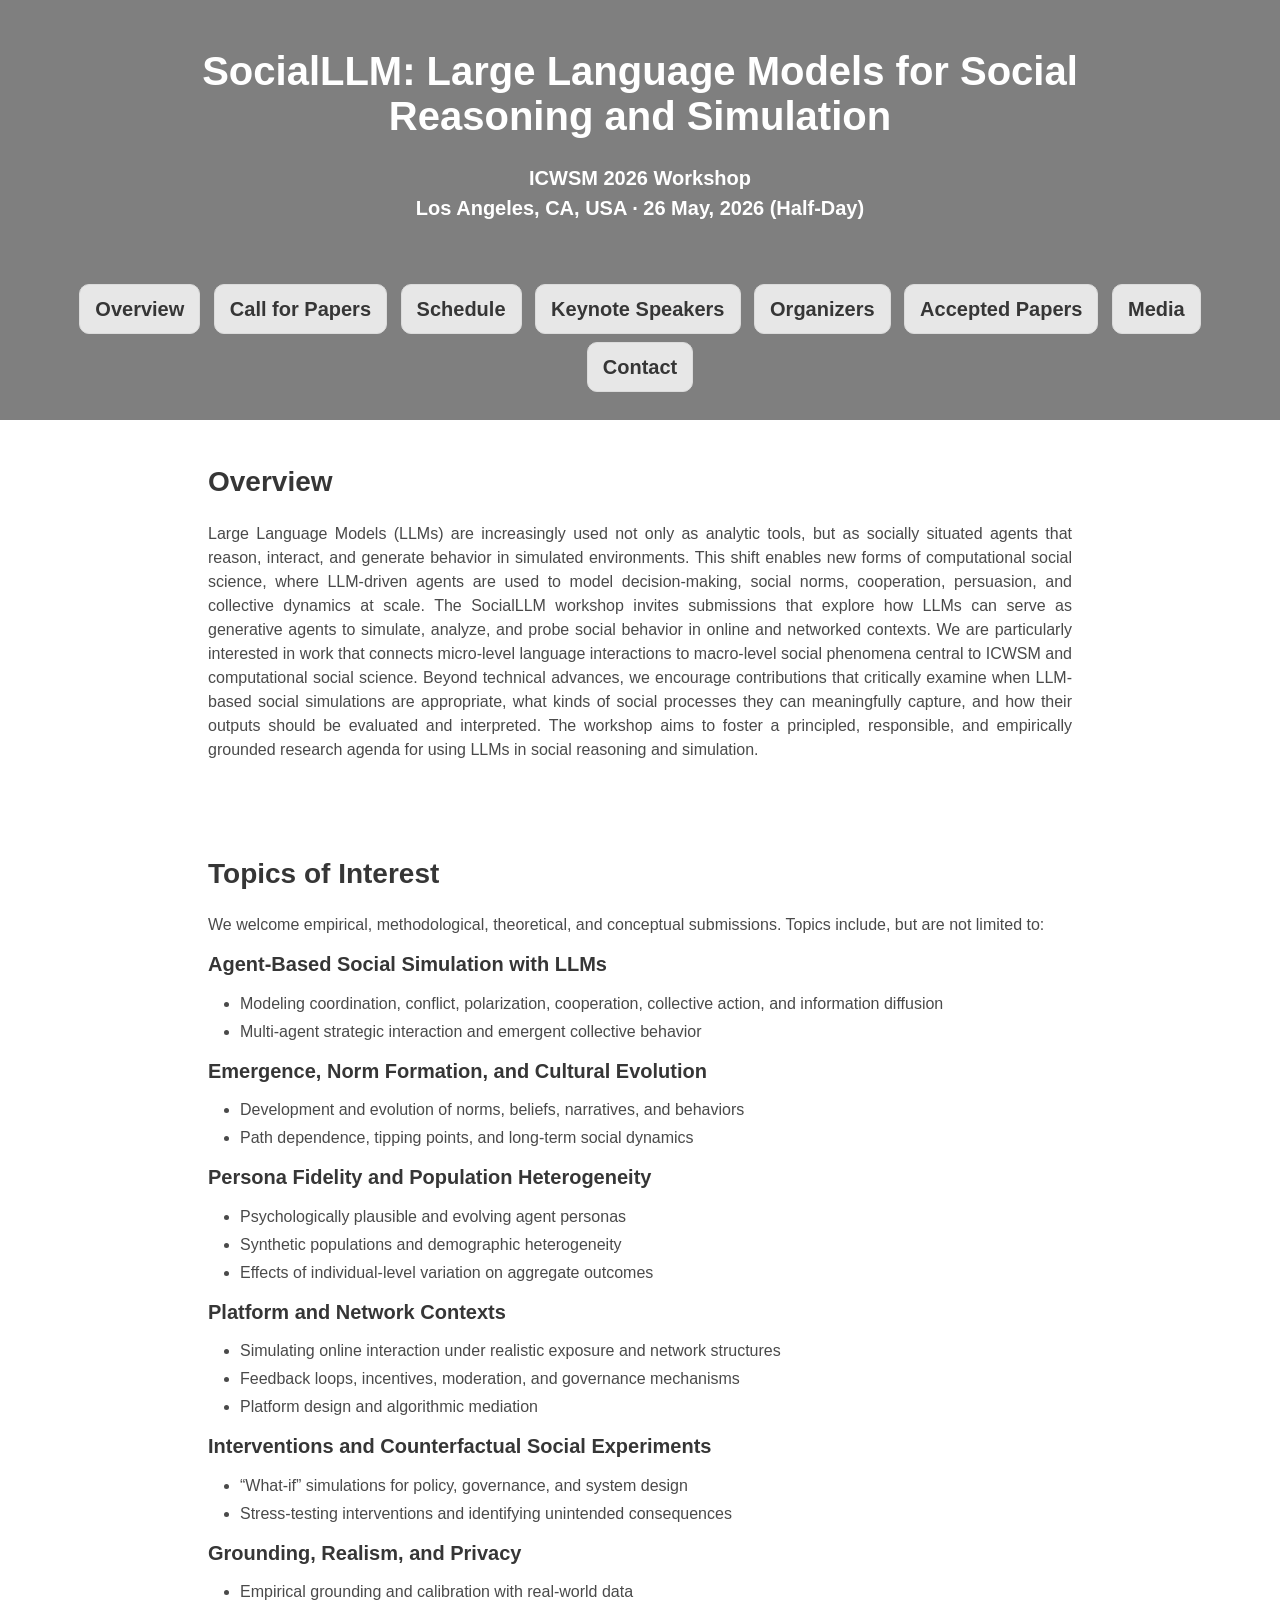
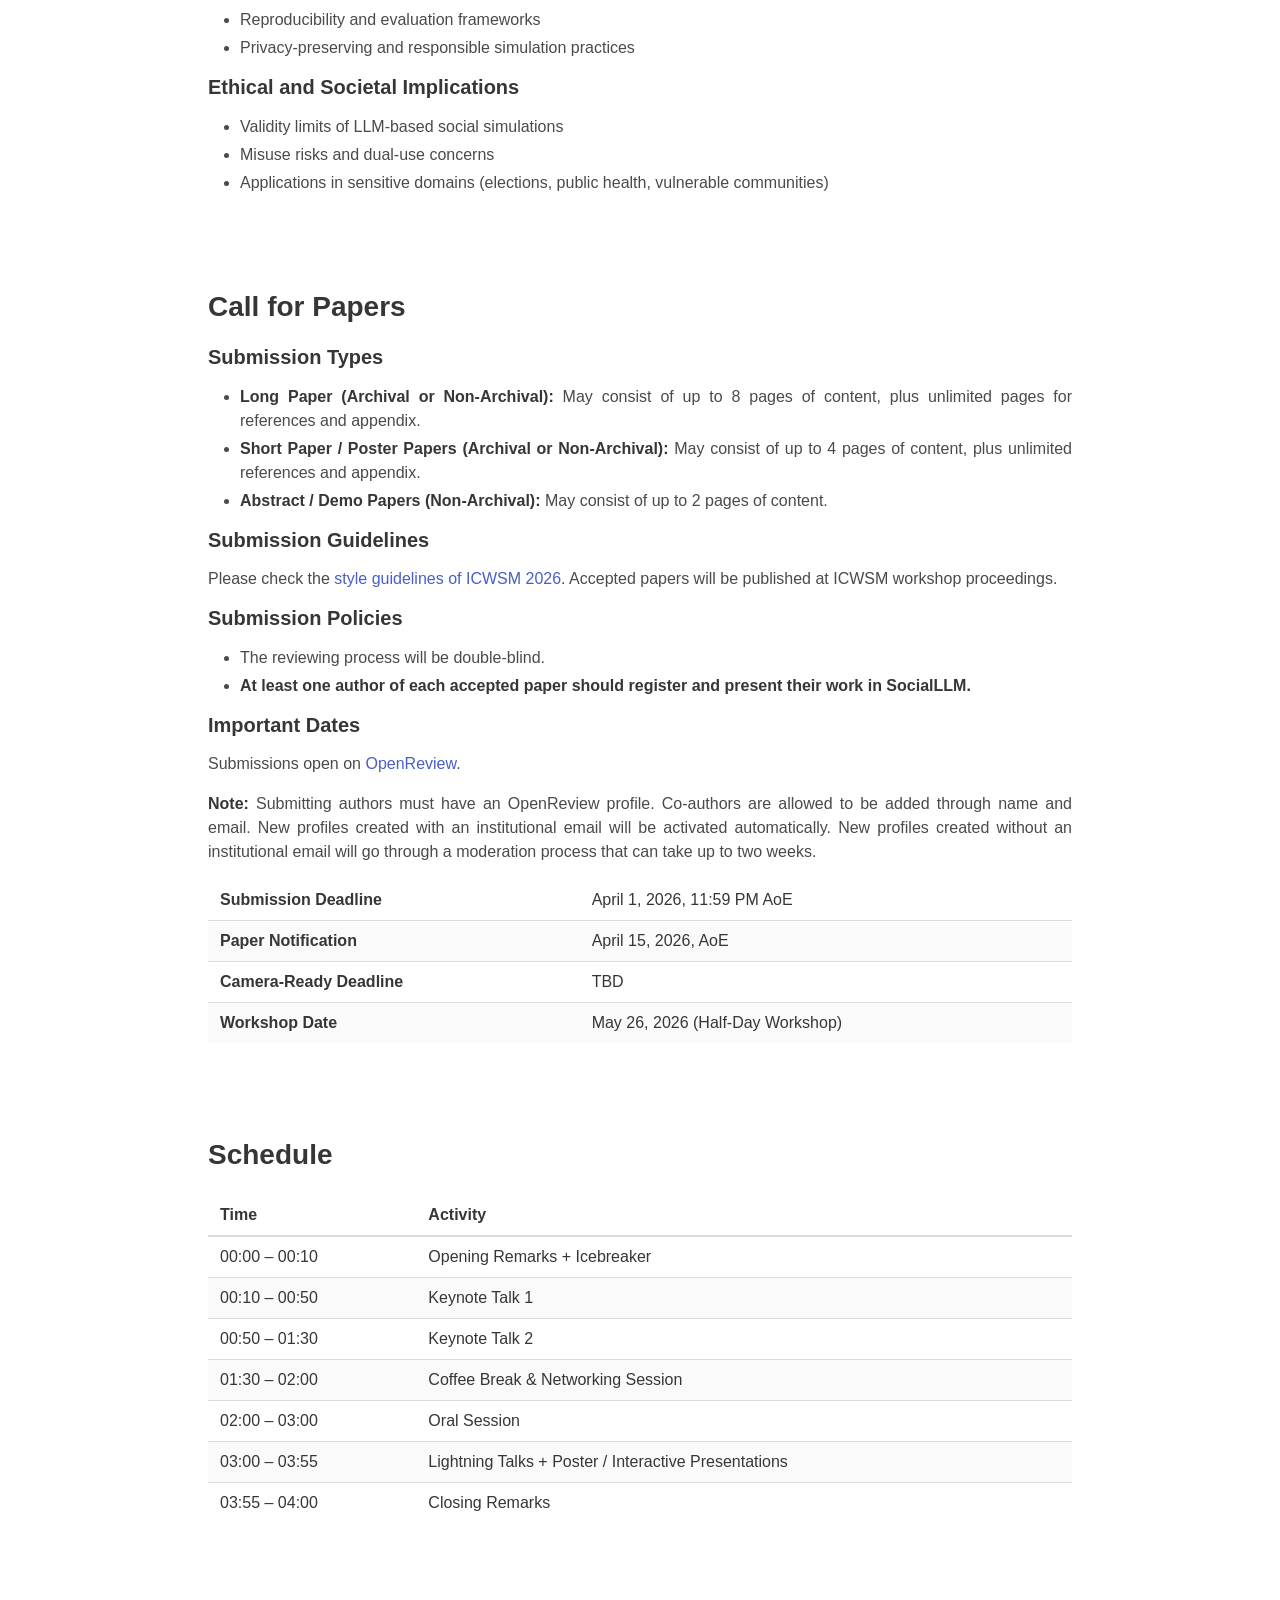
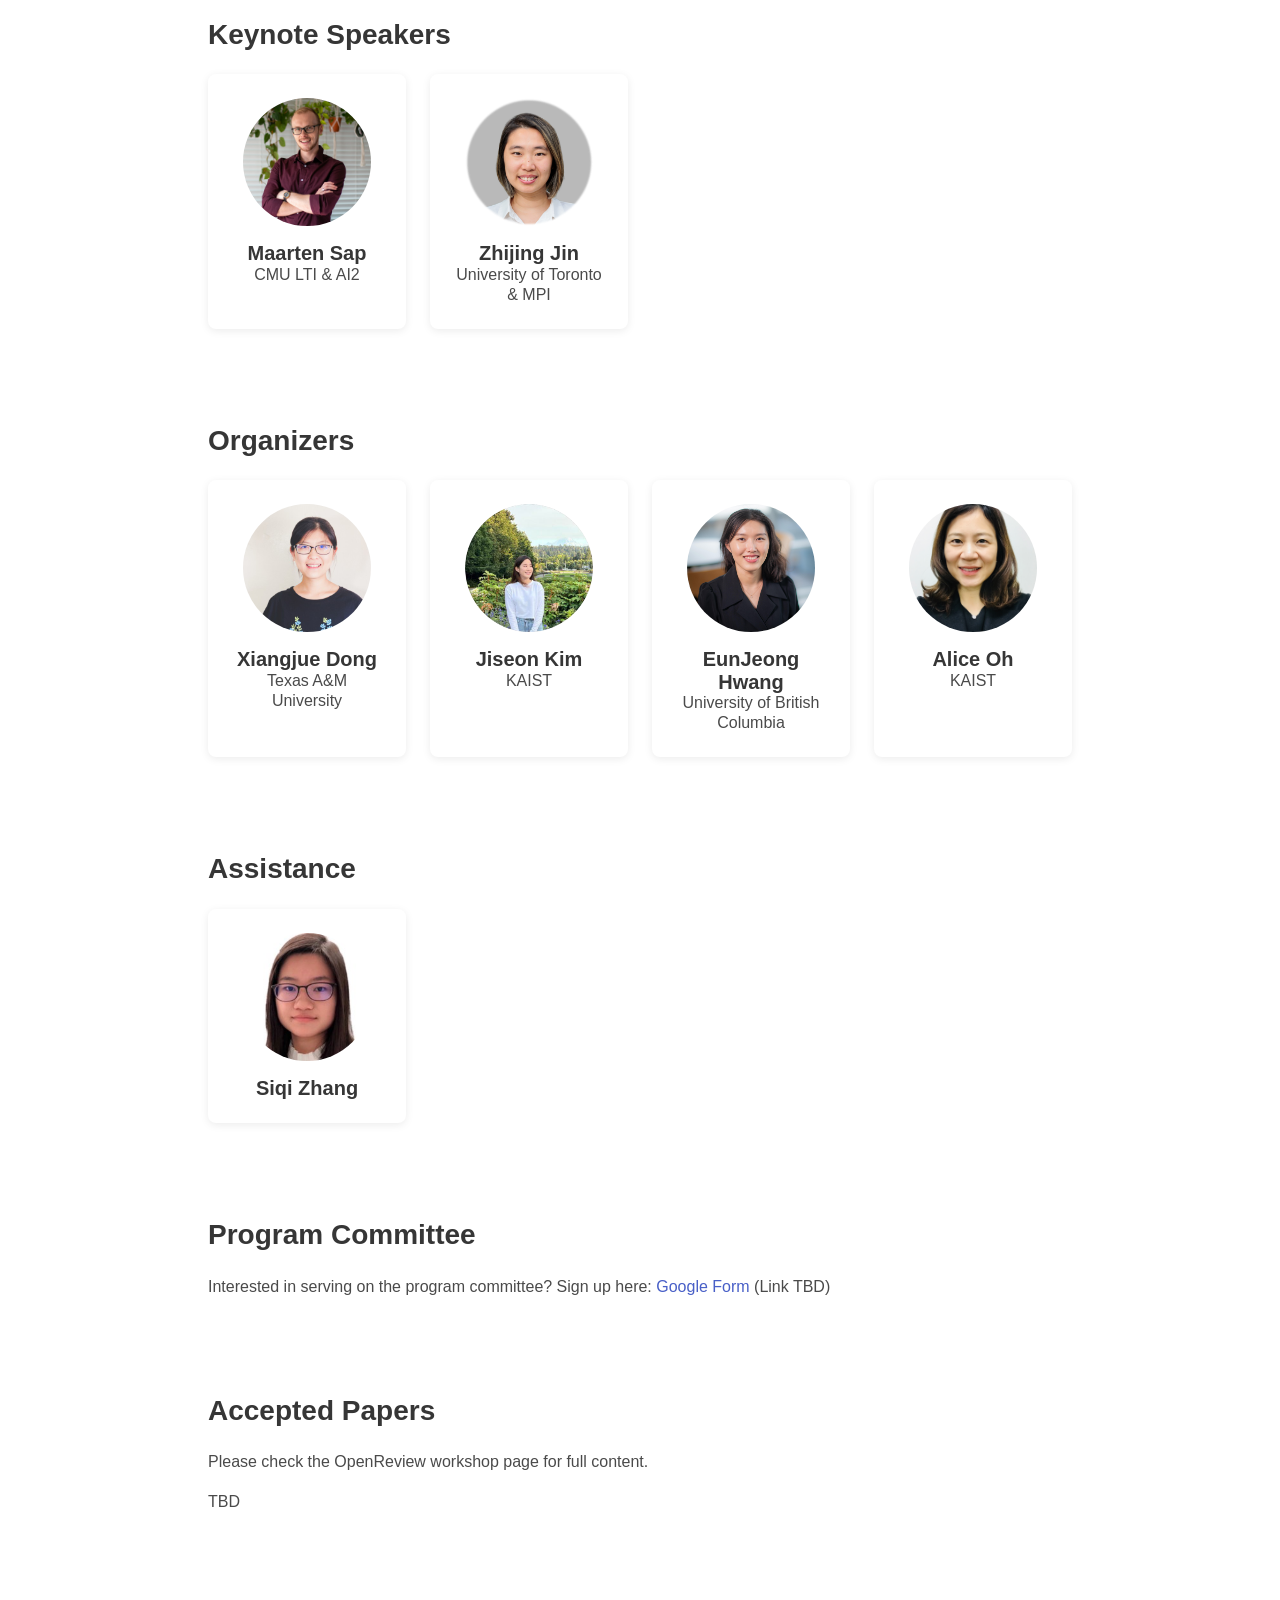
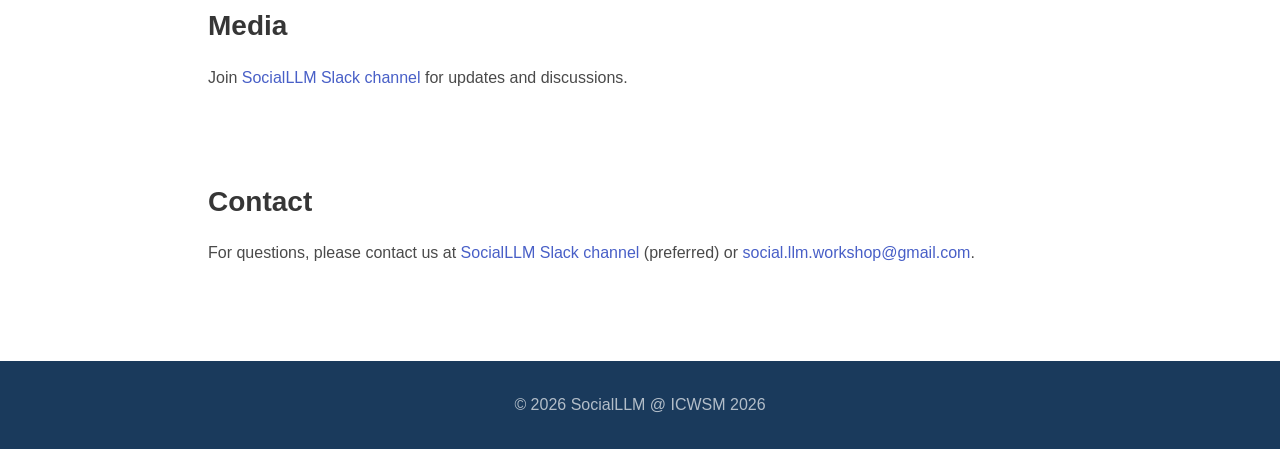
==== index.html @ af55b7a3 "Add LA background image" ====
<!DOCTYPE html>
<html lang="en">
  <head>
    <meta charset="UTF-8" />
    <meta name="viewport" content="width=device-width, initial-scale=1" />
    <meta name="description" content="SocialLLM Workshop @ ICWSM 2026" />
    <meta name="keywords" content="LLM, Social Simulation, Computational Social Science, ICWSM" />
    <title>SocialLLM @ ICWSM 2026</title>

    <link rel="stylesheet" href="./data/bulma.min.css" />
    <link rel="stylesheet" href="./style.css" />
  </head>

  <body>
    <!-- Hero -->
    <section class="hero page-header1">
      <div class="overlay"></div>
      <div class="hero-body hero-content">
        <div class="hero-spacer" style="flex: 1.5;"></div>
        <div class="container is-max-desktop">
          <div class="columns is-centered">
            <div class="column has-text-centered">
              <h1 class="title is-2 publication-title" style="color: white">
                SocialLLM: Large Language Models for Social Reasoning and Simulation
              </h1>
              <h1 class="is-size-5" style="color: white">
                <b>ICWSM 2026 Workshop</b>
              </h1>
              <h1 class="is-size-5" style="color: white">
                <b>Los Angeles, CA, USA &middot; 26 May, 2026 (Half-Day)</b>
              </h1>
              <br />
            </div>
          </div>
        </div>
        <div class="hero-spacer"></div>

        <h2 class="subtitle has-text-centered">
          <a href="#overview" class="button rcorners1"><strong>Overview</strong></a>
          <a href="#cfp" class="button rcorners1"><strong>Call for Papers</strong></a>
          <a href="#schedule" class="button rcorners1"><strong>Schedule</strong></a>
          <a href="#speakers" class="button rcorners1"><strong>Keynote Speakers</strong></a>
          <a href="#organizers" class="button rcorners1"><strong>Organizers</strong></a>
          <a href="#accepted-papers" class="button rcorners1"><strong>Accepted Papers</strong></a>
          <a href="#media" class="button rcorners1"><strong>Media</strong></a>
          <a href="#contact" class="button rcorners1"><strong>Contact</strong></a>
        </h2>
      </div>
    </section>

    <!-- Overview -->
    <section class="section" id="overview" style="margin-top: -50px">
      <div class="container is-max-desktop">
        <section class="section">
          <div class="container is-max-desktop content">
            <h2 class="title">Overview</h2>
            <div class="content has-text-justified">
              <p>
                Large Language Models (LLMs) are increasingly used not only as analytic tools, but as socially situated agents that reason, interact, and generate behavior in simulated environments. This shift enables new forms of computational social science, where LLM-driven agents are used to model decision-making, social norms, cooperation, persuasion, and collective dynamics at scale. The SocialLLM workshop invites submissions that explore how LLMs can serve as generative agents to simulate, analyze, and probe social behavior in online and networked contexts. We are particularly interested in work that connects micro-level language interactions to macro-level social phenomena central to ICWSM and computational social science. Beyond technical advances, we encourage contributions that critically examine when LLM-based social simulations are appropriate, what kinds of social processes they can meaningfully capture, and how their outputs should be evaluated and interpreted. The workshop aims to foster a principled, responsible, and empirically grounded research agenda for using LLMs in social reasoning and simulation.
              </p>
            </div>
          </div>
        </section>

        <!-- Topics of Interest -->
        <section class="section" id="topics">
          <div class="container is-max-desktop content">
            <h2 class="title">Topics of Interest</h2>
            <div class="content has-text-justified">
              <p>We welcome empirical, methodological, theoretical, and conceptual submissions. Topics include, but are not limited to:</p>

              <h4>Agent-Based Social Simulation with LLMs</h4>
              <ul>
                <li>Modeling coordination, conflict, polarization, cooperation, collective action, and information diffusion</li>
                <li>Multi-agent strategic interaction and emergent collective behavior</li>
              </ul>

              <h4>Emergence, Norm Formation, and Cultural Evolution</h4>
              <ul>
                <li>Development and evolution of norms, beliefs, narratives, and behaviors</li>
                <li>Path dependence, tipping points, and long-term social dynamics</li>
              </ul>

              <h4>Persona Fidelity and Population Heterogeneity</h4>
              <ul>
                <li>Psychologically plausible and evolving agent personas</li>
                <li>Synthetic populations and demographic heterogeneity</li>
                <li>Effects of individual-level variation on aggregate outcomes</li>
              </ul>

              <h4>Platform and Network Contexts</h4>
              <ul>
                <li>Simulating online interaction under realistic exposure and network structures</li>
                <li>Feedback loops, incentives, moderation, and governance mechanisms</li>
                <li>Platform design and algorithmic mediation</li>
              </ul>

              <h4>Interventions and Counterfactual Social Experiments</h4>
              <ul>
                <li>&ldquo;What-if&rdquo; simulations for policy, governance, and system design</li>
                <li>Stress-testing interventions and identifying unintended consequences</li>
              </ul>

              <h4>Grounding, Realism, and Privacy</h4>
              <ul>
                <li>Empirical grounding and calibration with real-world data</li>
                <li>Reproducibility and evaluation frameworks</li>
                <li>Privacy-preserving and responsible simulation practices</li>
              </ul>

              <h4>Ethical and Societal Implications</h4>
              <ul>
                <li>Validity limits of LLM-based social simulations</li>
                <li>Misuse risks and dual-use concerns</li>
                <li>Applications in sensitive domains (elections, public health, vulnerable communities)</li>
              </ul>
            </div>
          </div>
        </section>

        <!-- Call for Papers -->
        <section class="section" id="cfp">
          <div class="container is-max-desktop content">
            <h2 class="title">Call for Papers</h2>
            <div class="content has-text-justified">
              <h4>Submission Types</h4>
              <ul>
                <li><strong>Long Paper (Archival or Non-Archival):</strong> May consist of up to 8 pages of content, plus unlimited pages for references and appendix.</li>
                <li><strong>Short Paper / Poster Papers (Archival or Non-Archival):</strong> May consist of up to 4 pages of content, plus unlimited references and appendix.</li>
                <li><strong>Abstract / Demo Papers (Non-Archival):</strong> May consist of up to 2 pages of content.</li>
              </ul>

              <h4>Submission Guidelines</h4>
              <p>Please check the
                <a href="https://www.icwsm.org/2026/">style guidelines of ICWSM 2026</a>.
                Accepted papers will be published at ICWSM workshop proceedings.
              </p>

              <h4>Submission Policies</h4>
              <ul>
                <li>The reviewing process will be double-blind.</li>
                <li><strong>At least one author of each accepted paper should register and present their work in SocialLLM.</strong></li>
              </ul>

              <h4>Important Dates</h4>
              <p>
                Submissions open on <a href="#">OpenReview</a>.
              </p>
              <p>
                <strong>Note:</strong> Submitting authors must have an OpenReview profile. Co-authors are allowed to be added through name and email.
                New profiles created with an institutional email will be activated automatically.
                New profiles created without an institutional email will go through a moderation process that can take up to two weeks.
              </p>
              <table class="table is-striped is-fullwidth">
                <tbody>
                  <tr>
                    <td><strong>Submission Deadline</strong></td>
                    <td>April 1, 2026, 11:59 PM AoE</td>
                  </tr>
                  <tr>
                    <td><strong>Paper Notification</strong></td>
                    <td>April 15, 2026, AoE</td>
                  </tr>
                  <tr>
                    <td><strong>Camera-Ready Deadline</strong></td>
                    <td>TBD</td>
                  </tr>
                  <tr>
                    <td><strong>Workshop Date</strong></td>
                    <td>May 26, 2026 (Half-Day Workshop)</td>
                  </tr>
                </tbody>
              </table>
            </div>
          </div>
        </section>

        <!-- Schedule -->
        <section class="section" id="schedule">
          <div class="container is-max-desktop content">
            <h2 class="title">Schedule</h2>
            <div class="content">
              <table class="table is-striped is-fullwidth">
                <thead>
                  <tr>
                    <th>Time</th>
                    <th>Activity</th>
                  </tr>
                </thead>
                <tbody>
                  <tr>
                    <td>00:00 &ndash; 00:10</td>
                    <td>Opening Remarks + Icebreaker</td>
                  </tr>
                  <tr>
                    <td>00:10 &ndash; 00:50</td>
                    <td>Keynote Talk 1</td>
                  </tr>
                  <tr>
                    <td>00:50 &ndash; 01:30</td>
                    <td>Keynote Talk 2</td>
                  </tr>
                  <tr>
                    <td>01:30 &ndash; 02:00</td>
                    <td>Coffee Break &amp; Networking Session</td>
                  </tr>
                  <tr>
                    <td>02:00 &ndash; 03:00</td>
                    <td>Oral Session</td>
                  </tr>
                  <tr>
                    <td>03:00 &ndash; 03:55</td>
                    <td>Lightning Talks + Poster / Interactive Presentations</td>
                  </tr>
                  <tr>
                    <td>03:55 &ndash; 04:00</td>
                    <td>Closing Remarks</td>
                  </tr>
                </tbody>
              </table>
            </div>
          </div>
        </section>

        <!-- Keynote Speakers -->
        <section class="section" id="speakers">
          <div class="container is-max-desktop content">
            <h2 class="title">Keynote Speakers</h2>
            <div class="content">
              <div class="columns is-multiline">

                <div class="column is-3">
                  <div class="card">
                    <div class="card-content has-text-centered">
                      <figure class="image is-128x128 mb-4 mx-auto">
                        <a href="https://maartensap.com">
                          <img class="is-rounded" src="data/images/people/maarten_sap.jpg" alt="Maarten Sap" />
                        </a>
                      </figure>
                      <p class="title is-5">
                        <a href="https://maartensap.com" style="color: inherit">Maarten Sap</a>
                      </p>
                      <p class="subtitle is-6">CMU LTI &amp; AI2</p>
                    </div>
                  </div>
                </div>

                <div class="column is-3">
                  <div class="card">
                    <div class="card-content has-text-centered">
                      <figure class="image is-128x128 mb-4 mx-auto">
                        <a href="https://zhijing-jin.com">
                          <img class="is-rounded" src="data/images/people/zhijing_jin.png" alt="Zhijing Jin" />
                        </a>
                      </figure>
                      <p class="title is-5">
                        <a href="https://zhijing-jin.com" style="color: inherit">Zhijing Jin</a>
                      </p>
                      <p class="subtitle is-6">University of Toronto &amp; MPI</p>
                    </div>
                  </div>
                </div>

              </div>
            </div>
          </div>
        </section>

        <!-- Organizers -->
        <section class="section" id="organizers">
          <div class="container is-max-desktop content">
            <h2 class="title">Organizers</h2>
            <div class="content">
              <div class="columns is-multiline">

                <div class="column is-3">
                  <div class="card">
                    <div class="card-content has-text-centered">
                      <figure class="image is-128x128 mb-4 mx-auto">
                        <a href="https://dongxiangjue.github.io/">
                          <img class="is-rounded" src="data/images/people/xiangjue.jpeg" alt="Xiangjue Dong" />
                        </a>
                      </figure>
                      <p class="title is-5">
                        <a href="https://dongxiangjue.github.io/" style="color: inherit">Xiangjue Dong</a>
                      </p>
                      <p class="subtitle is-6">Texas A&amp;M University</p>
                    </div>
                  </div>
                </div>

                <div class="column is-3">
                  <div class="card">
                    <div class="card-content has-text-centered">
                      <figure class="image is-128x128 mb-4 mx-auto">
                        <a href="https://hikoseon12.github.io/">
                          <img class="is-rounded" src="data/images/people/jiseon_kim.jpg" alt="Jiseon Kim" />
                        </a>
                      </figure>
                      <p class="title is-5">
                        <a href="https://hikoseon12.github.io/" style="color: inherit">Jiseon Kim</a>
                      </p>
                      <p class="subtitle is-6">KAIST</p>
                    </div>
                  </div>
                </div>

                <div class="column is-3">
                  <div class="card">
                    <div class="card-content has-text-centered">
                      <figure class="image is-128x128 mb-4 mx-auto">
                        <a href="https://eujhwang.github.io/">
                          <img class="is-rounded" src="data/images/people/eunjeong_hwang.jpg" alt="EunJeong Hwang" />
                        </a>
                      </figure>
                      <p class="title is-5">
                        <a href="https://eujhwang.github.io/" style="color: inherit">EunJeong Hwang</a>
                      </p>
                      <p class="subtitle is-6">University of British Columbia</p>
                    </div>
                  </div>
                </div>

                <div class="column is-3">
                  <div class="card">
                    <div class="card-content has-text-centered">
                      <figure class="image is-128x128 mb-4 mx-auto">
                        <a href="https://aliceoh9.github.io/">
                          <img class="is-rounded" src="data/images/people/alice_oh.jpg" alt="Alice Oh" />
                        </a>
                      </figure>
                      <p class="title is-5">
                        <a href="https://aliceoh9.github.io/" style="color: inherit">Alice Oh</a>
                      </p>
                      <p class="subtitle is-6">KAIST</p>
                    </div>
                  </div>
                </div>

              </div>
            </div>
          </div>
        </section>

        <!-- Assistance -->
        <section class="section" id="assistance">
          <div class="container is-max-desktop content">
            <h2 class="title">Assistance</h2>
            <div class="content">
              <div class="columns is-multiline">

                <div class="column is-3">
                  <div class="card">
                    <div class="card-content has-text-centered">
                      <figure class="image is-128x128 mb-4 mx-auto">
                        <a href="https://www.linkedin.com/in/siqizhang7/">
                          <img class="is-rounded" src="data/images/people/siqi.jpeg" alt="Siqi Zhang" />
                        </a>
                      </figure>
                      <p class="title is-5">
                        <a href="https://www.linkedin.com/in/siqizhang7/" style="color: inherit">Siqi Zhang</a>
                      </p>
                    </div>
                  </div>
                </div>

              </div>
            </div>
          </div>
        </section>

        <!-- Program Committee -->
        <section class="section" id="pc">
          <div class="container is-max-desktop content">
            <h2 class="title">Program Committee</h2>
            <div class="content">
              <p>Interested in serving on the program committee? Sign up here: <a href="#">Google Form</a> (Link TBD)</p>
            </div>
          </div>
        </section>

        <!-- Accepted Papers -->
        <section class="section" id="accepted-papers">
          <div class="container is-max-desktop content">
            <h2 class="title">Accepted Papers</h2>
            <div class="content">
              <p>Please check the OpenReview workshop page for full content.</p>
              <p>TBD</p>
            </div>
          </div>
        </section>

        <!-- Media -->
        <section class="section" id="media">
          <div class="container is-max-desktop content">
            <h2 class="title">Media</h2>
            <div class="content">
              <!-- Slack Link needs to be updated after 26 days 2/15/2026 -->
              <p>Join <a href="https://join.slack.com/t/socialllmworkshop/shared_invite/zt-3pp3essk7-iYqENVKKe8IDajCrjdwXpg">SocialLLM Slack channel</a> for updates and discussions.</p>
            </div>
          </div>
        </section>

        <!-- Contact -->
        <section class="section" id="contact">
          <div class="container is-max-desktop content">
            <h2 class="title">Contact</h2>
            <div class="content">
              <p>
                For questions, please contact us at
                <a href="https://join.slack.com/t/socialllmworkshop/shared_invite/zt-3pp3essk7-iYqENVKKe8IDajCrjdwXpg">SocialLLM Slack channel </a> (preferred)
                or <a href="mailto:social.llm.workshop@gmail.com">social.llm.workshop@gmail.com</a>.
              </p>
            </div>
          </div>
        </section>
      </div>
    </section>

    <!-- Footer -->
    <footer class="footer">
      <div class="content has-text-centered">
        <p>&copy; 2026 SocialLLM @ ICWSM 2026</p>
      </div>
    </footer>
  </body>
</html>
---- style.css ----
/* Hero header */
.page-header1 {
  position: relative;
  overflow: hidden;
  background: url('./data/images/Los_Angeles_with_Mount_Baldy.jpg') center 50% / cover no-repeat;
  min-height: 420px;
}

.overlay {
  position: absolute;
  top: 0;
  left: 0;
  width: 100%;
  height: 100%;
  background-color: rgba(0, 0, 0, 0.5);
  z-index: 0;
}

.hero-content {
  position: relative;
  z-index: 1;
  width: 100%;
  display: flex;
  flex-direction: column;
  justify-content: space-between;
  align-items: center;
  min-height: 420px;
  padding: 1.5rem 1.5rem 1.5rem !important;
}

.hero-spacer {
  flex: 1;
}

.rcorners1 {
  border-radius: 10px;
  background: #ffffffd0;
  padding: 5px 15px;
  font-size: 100%;
  color: #5c5c5c;
  margin: 4px;
}

.rcorners1:hover {
  background: #ffffff;
}

/* Center crop profile images */
.image.is-128x128 {
  overflow: hidden;
  position: relative;
}

.image.is-128x128 img {
  position: absolute;
  left: 50%;
  top: 50%;
  height: 100%;
  width: auto;
  transform: translate(-50%, -50%);
  min-width: 100%;
  min-height: 100%;
  object-fit: cover;
}

.image.is-128x128.mx-auto {
  margin: 0 auto;
  display: block;
}

.card-content.has-text-centered .image.is-128x128 {
  margin: 0 auto;
}

/* Card styling */
.card {
  box-shadow: 0 2px 8px rgba(0, 0, 0, 0.08);
  border-radius: 8px;
  height: 100%;
}

/* Placeholder image */
img[src$="placeholder.svg"] {
  background: #e0e0e0;
  border-radius: 50%;
}

/* Table */
.table td {
  vertical-align: middle;
}

/* Footer */
.footer {
  background-color: #1a3a5c;
  color: #ffffffaa;
  padding: 2rem;
}

/* Mobile responsiveness for speaker cards */
@media screen and (max-width: 768px) {
  .columns.is-vcentered {
    display: block;
  }
  .columns.is-vcentered .column {
    text-align: center;
    width: 100%;
  }
  .columns.is-vcentered .column.is-one-quarter {
    margin: 0 auto;
    max-width: 200px;
  }
  .columns.is-vcentered .column .image.is-128x128 {
    margin: 0 auto 1rem auto;
  }
}
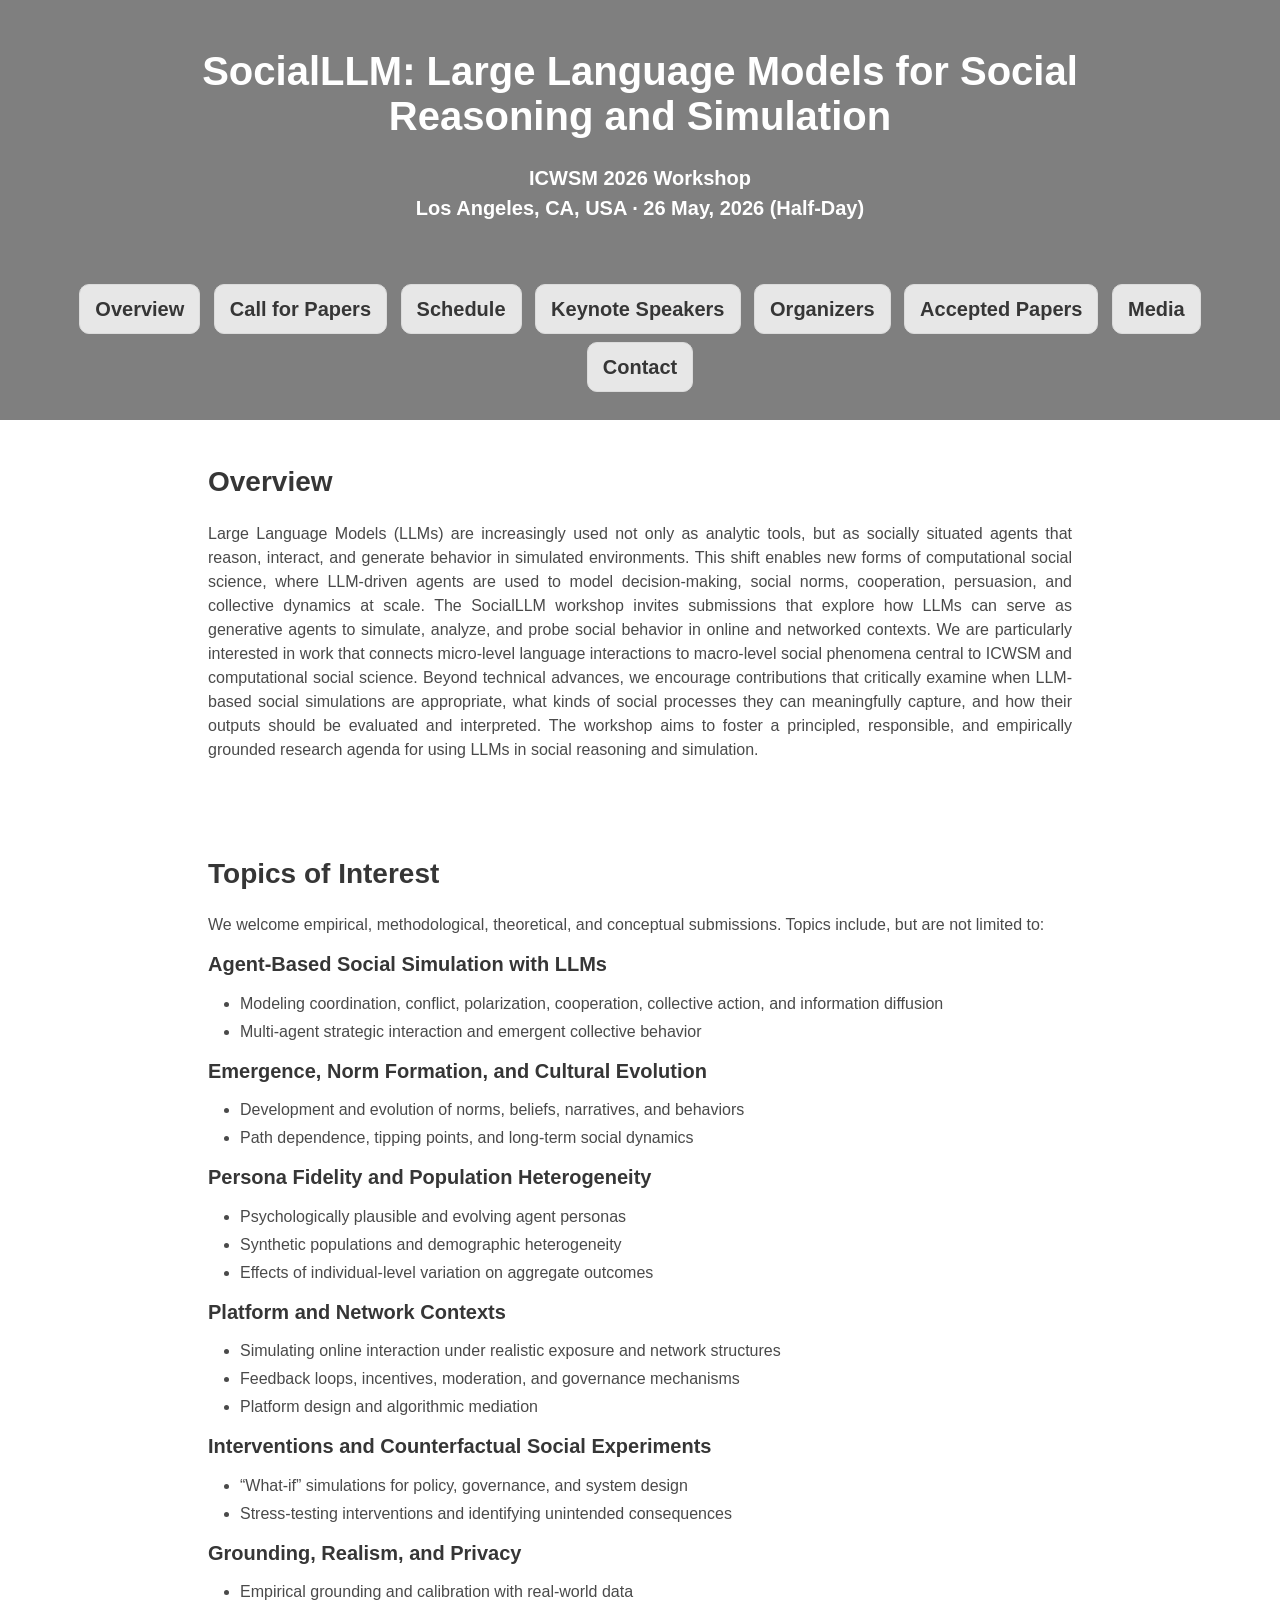
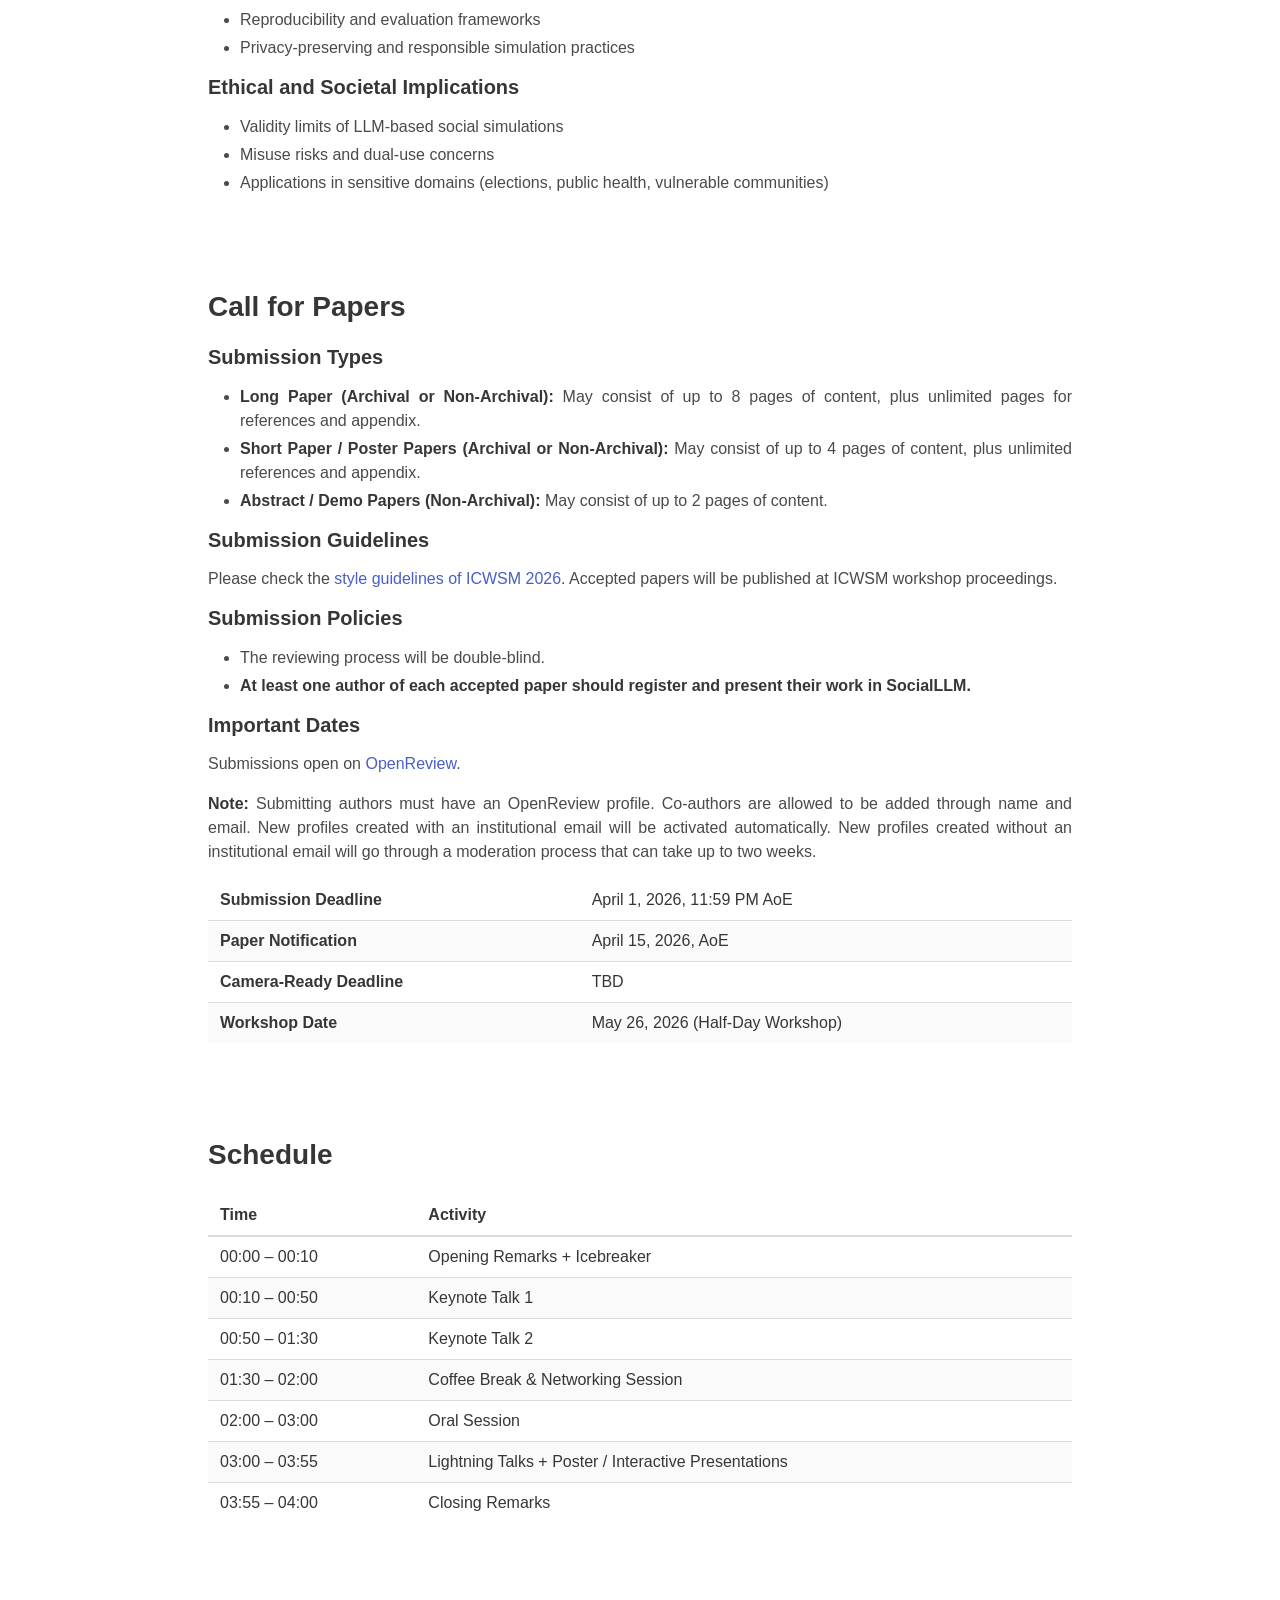
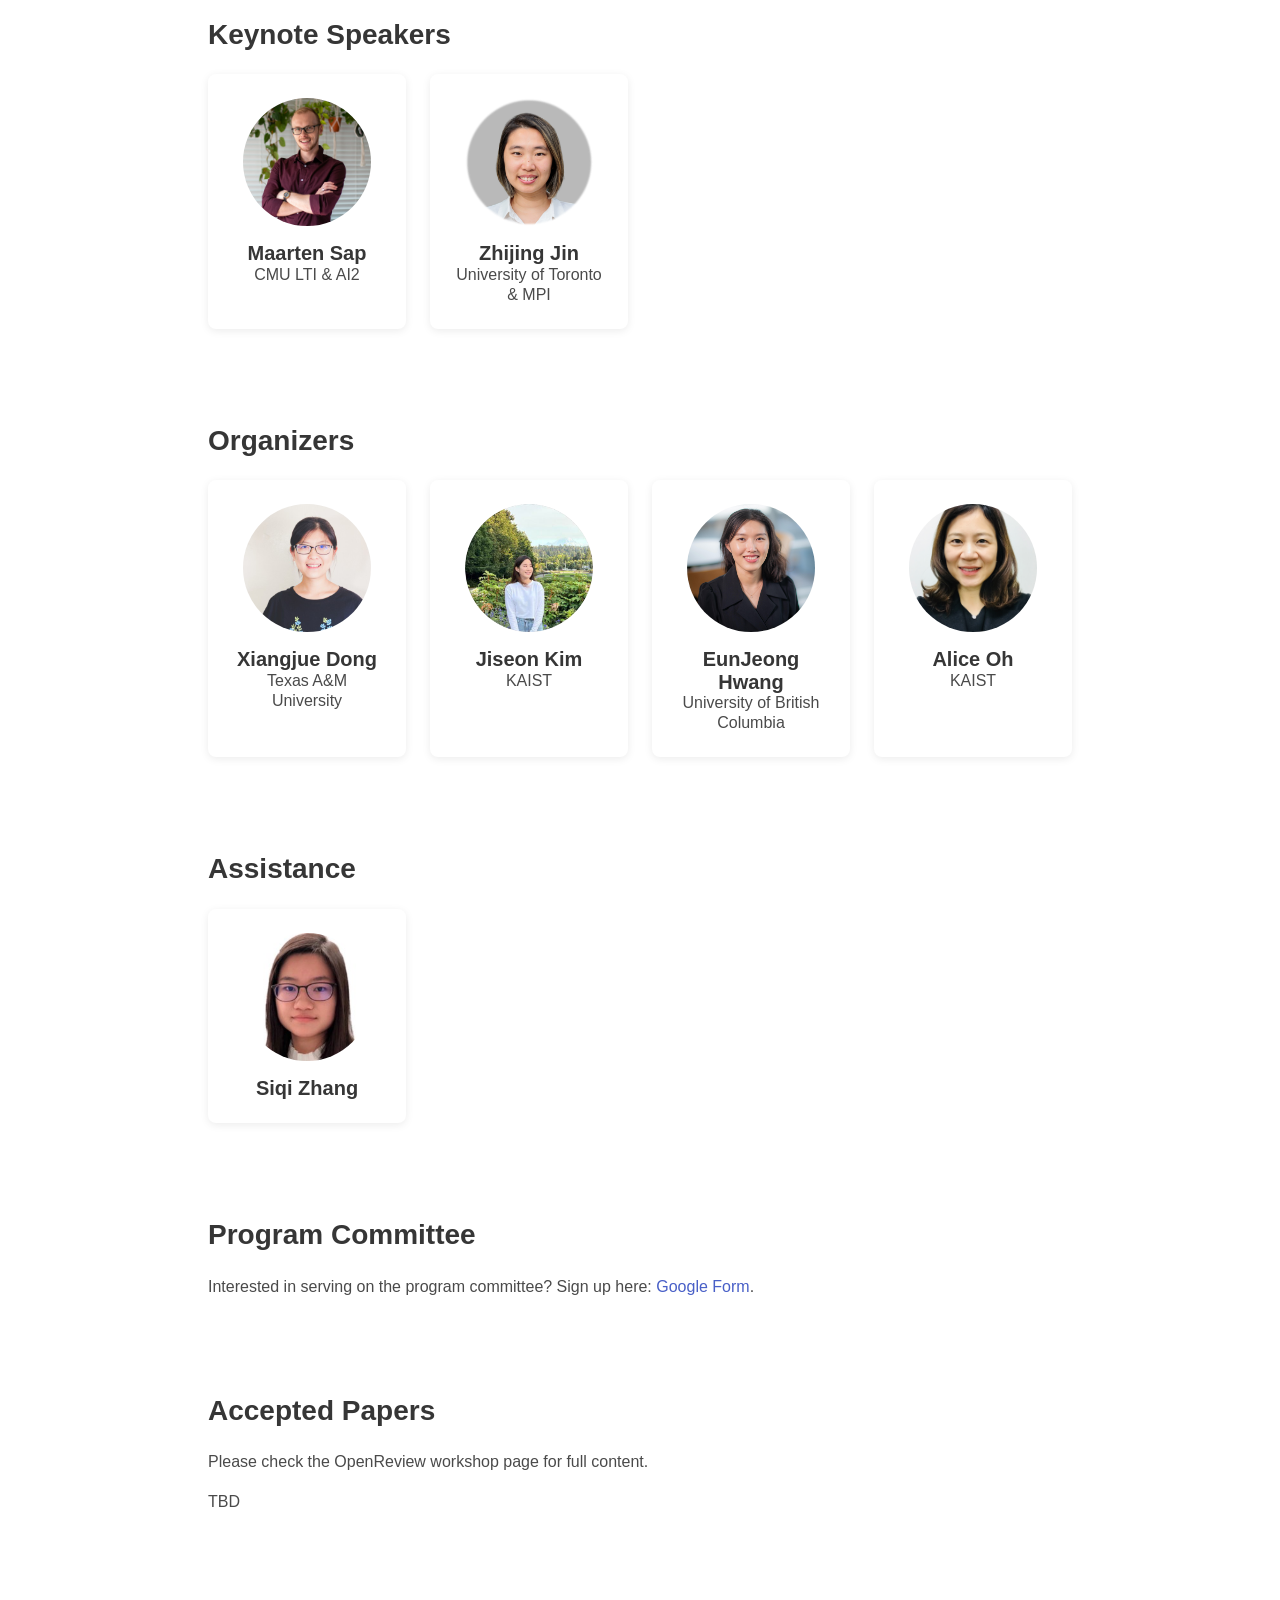
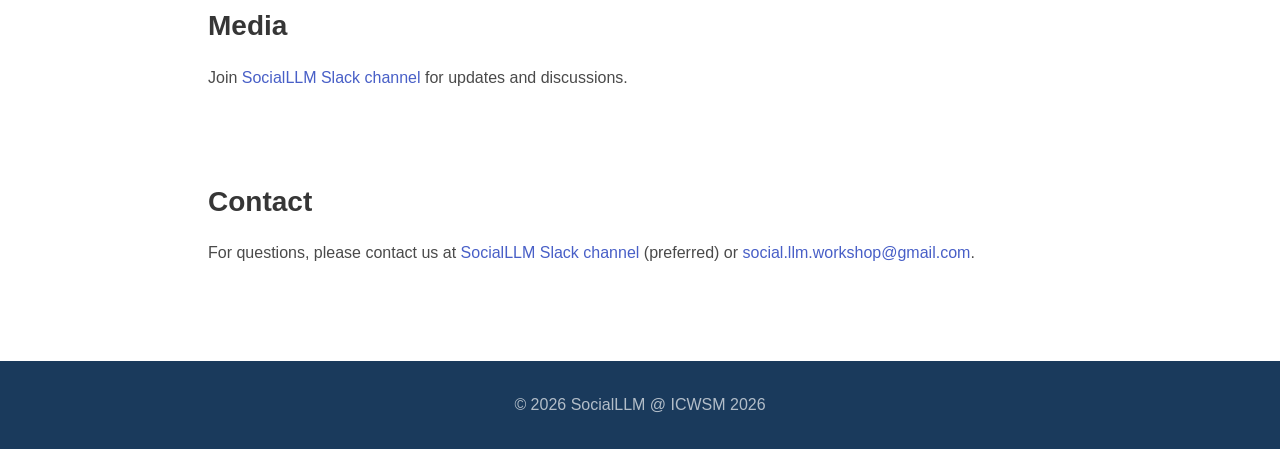
==== commit 235faab8: "Add form link" ====
--- a/index.html
+++ b/index.html
@@ -374,7 +374,7 @@
           <div class="container is-max-desktop content">
             <h2 class="title">Program Committee</h2>
             <div class="content">
-              <p>Interested in serving on the program committee? Sign up here: <a href="#">Google Form</a> (Link TBD)</p>
+              <p>Interested in serving on the program committee? Sign up here: <a href="https://docs.google.com/forms/d/e/1FAIpQLSd9TsGHPf0mJs-ry8otVSK6YBdg--ERcKLhAWMCinIFlGuo5A/viewform">Google Form</a>.</p>
             </div>
           </div>
         </section>
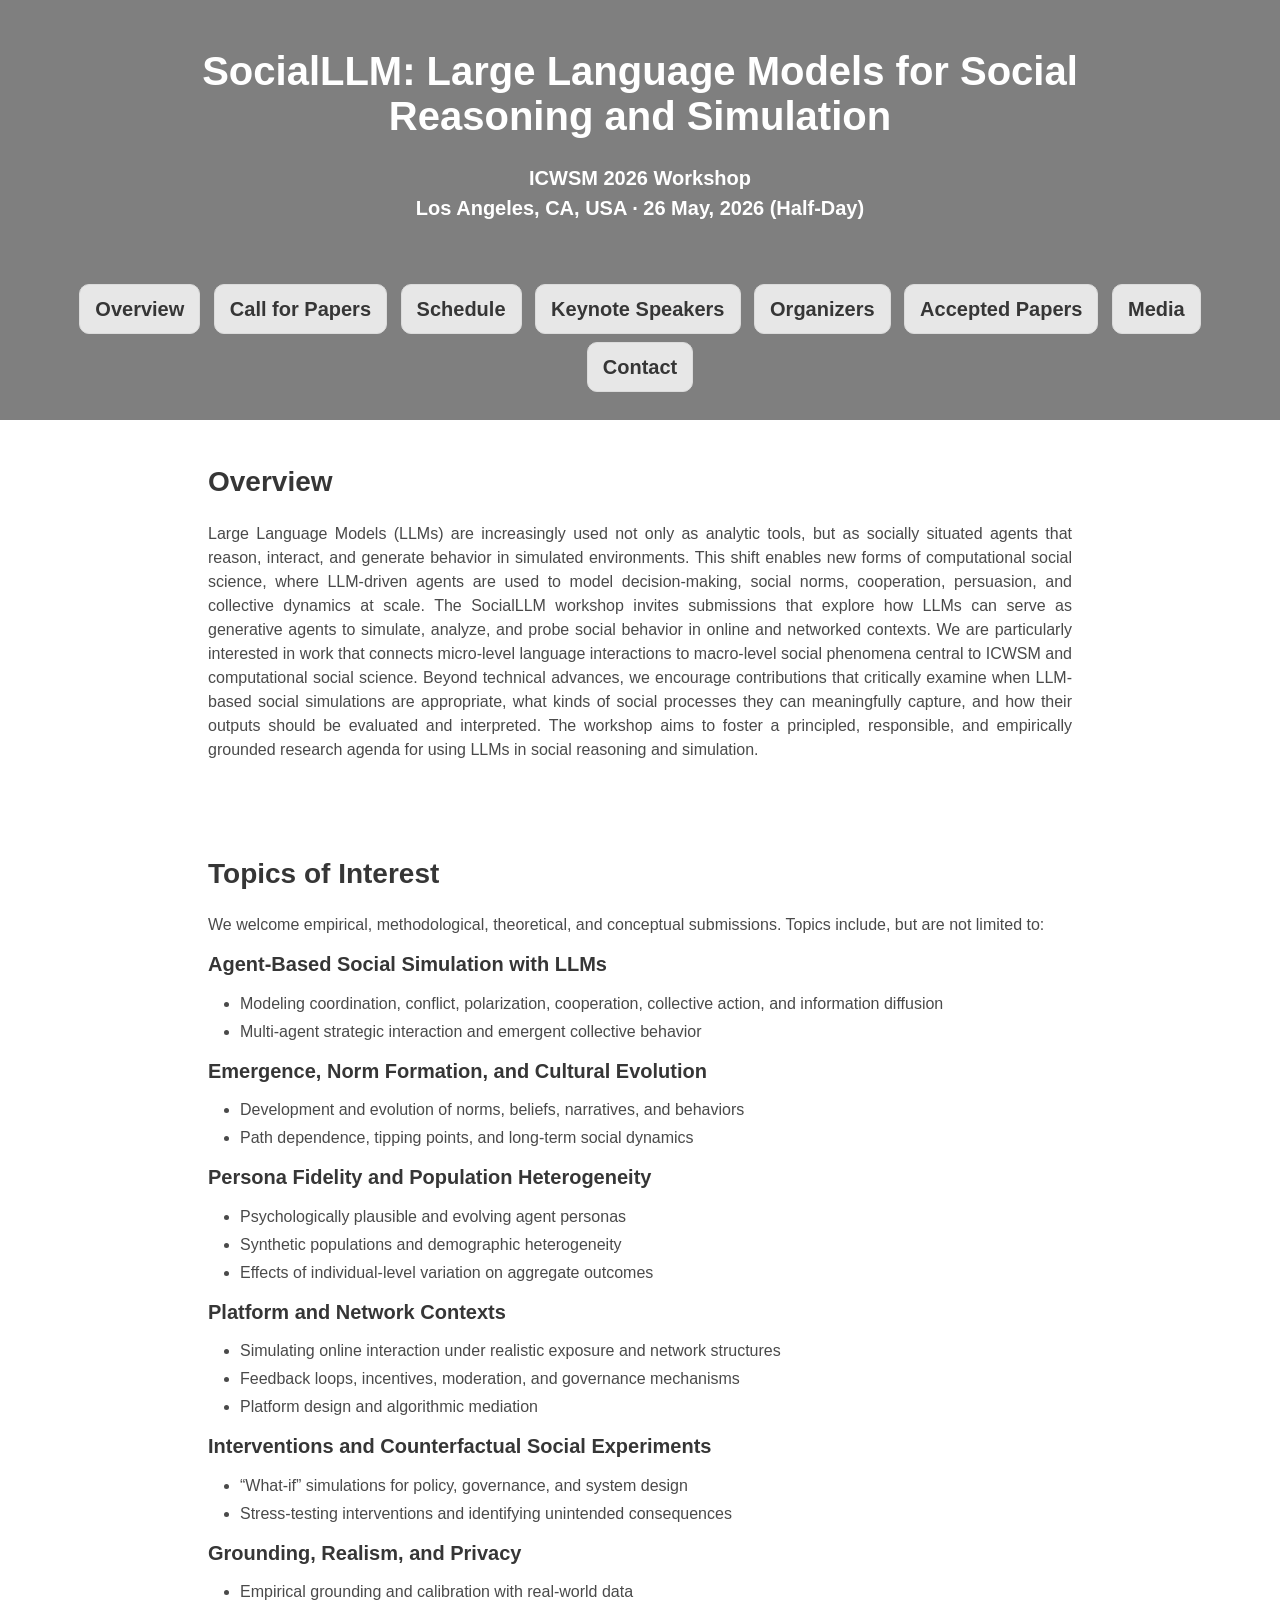
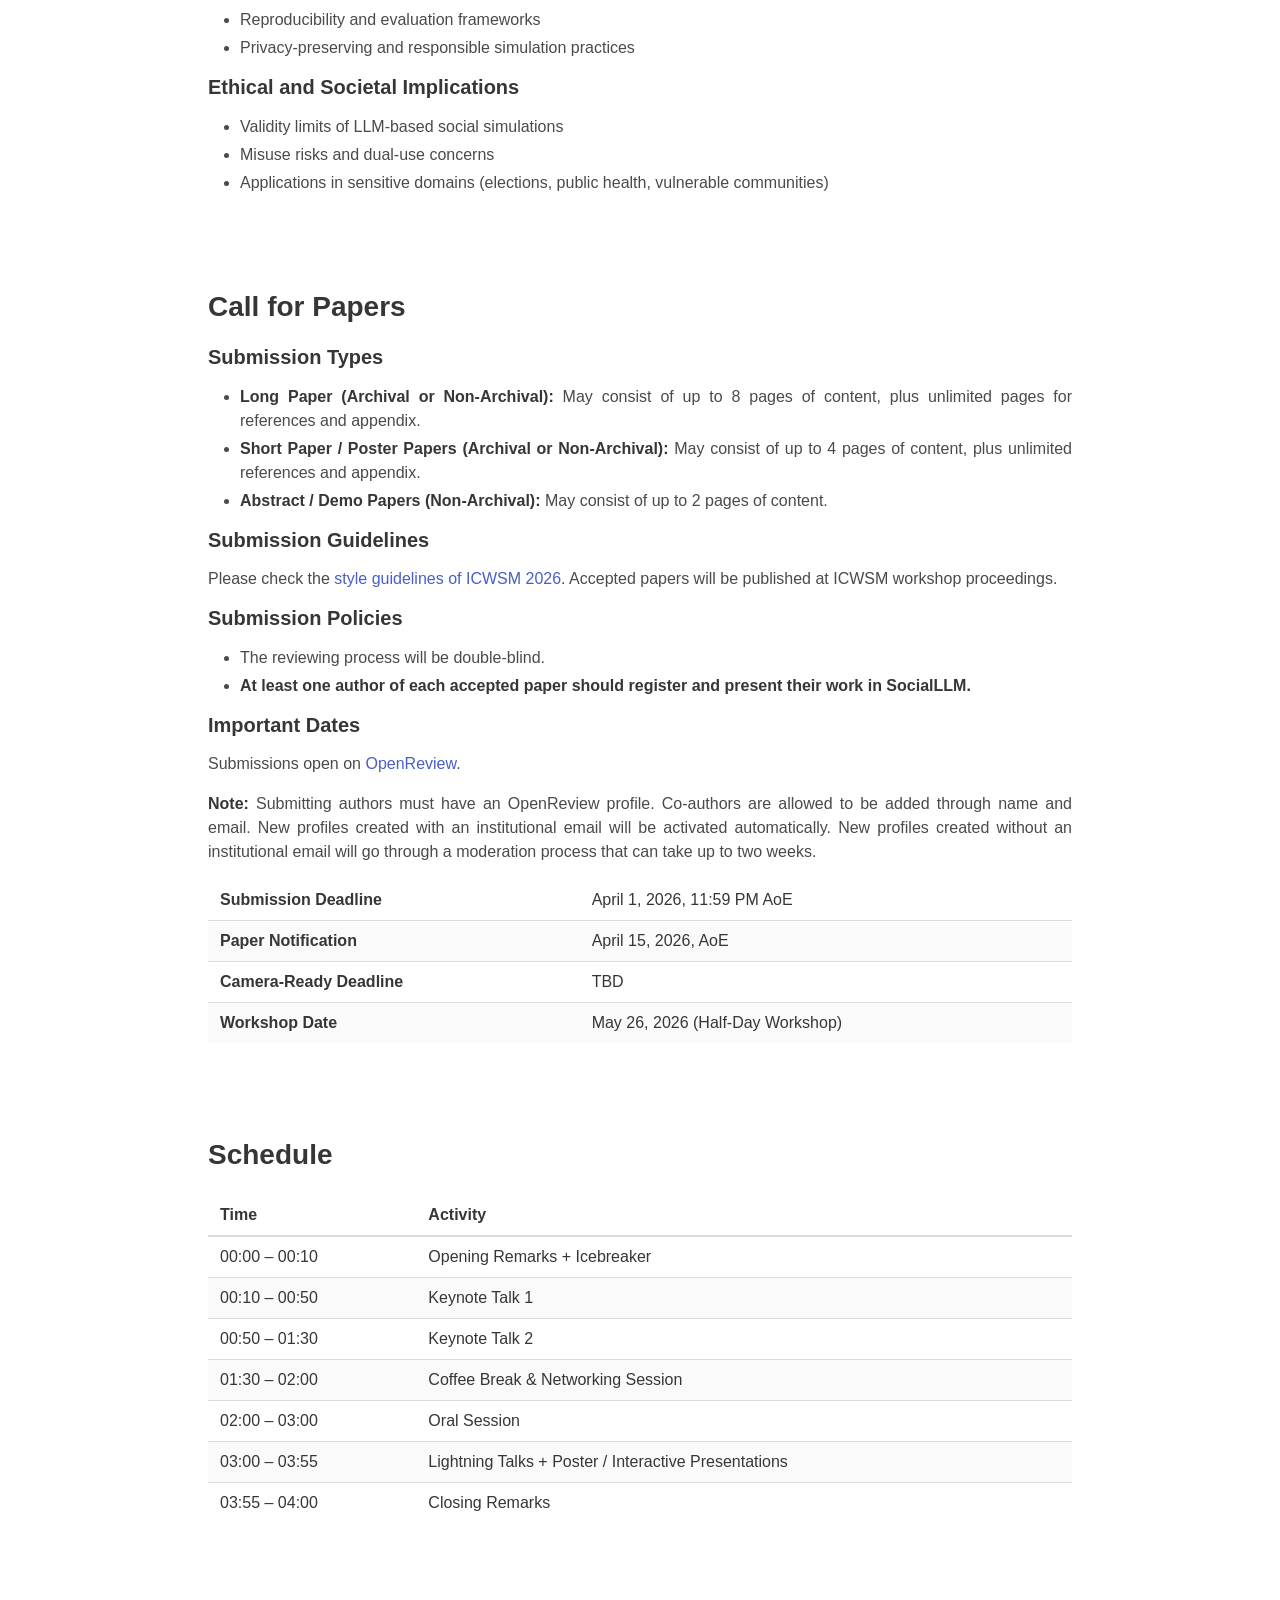
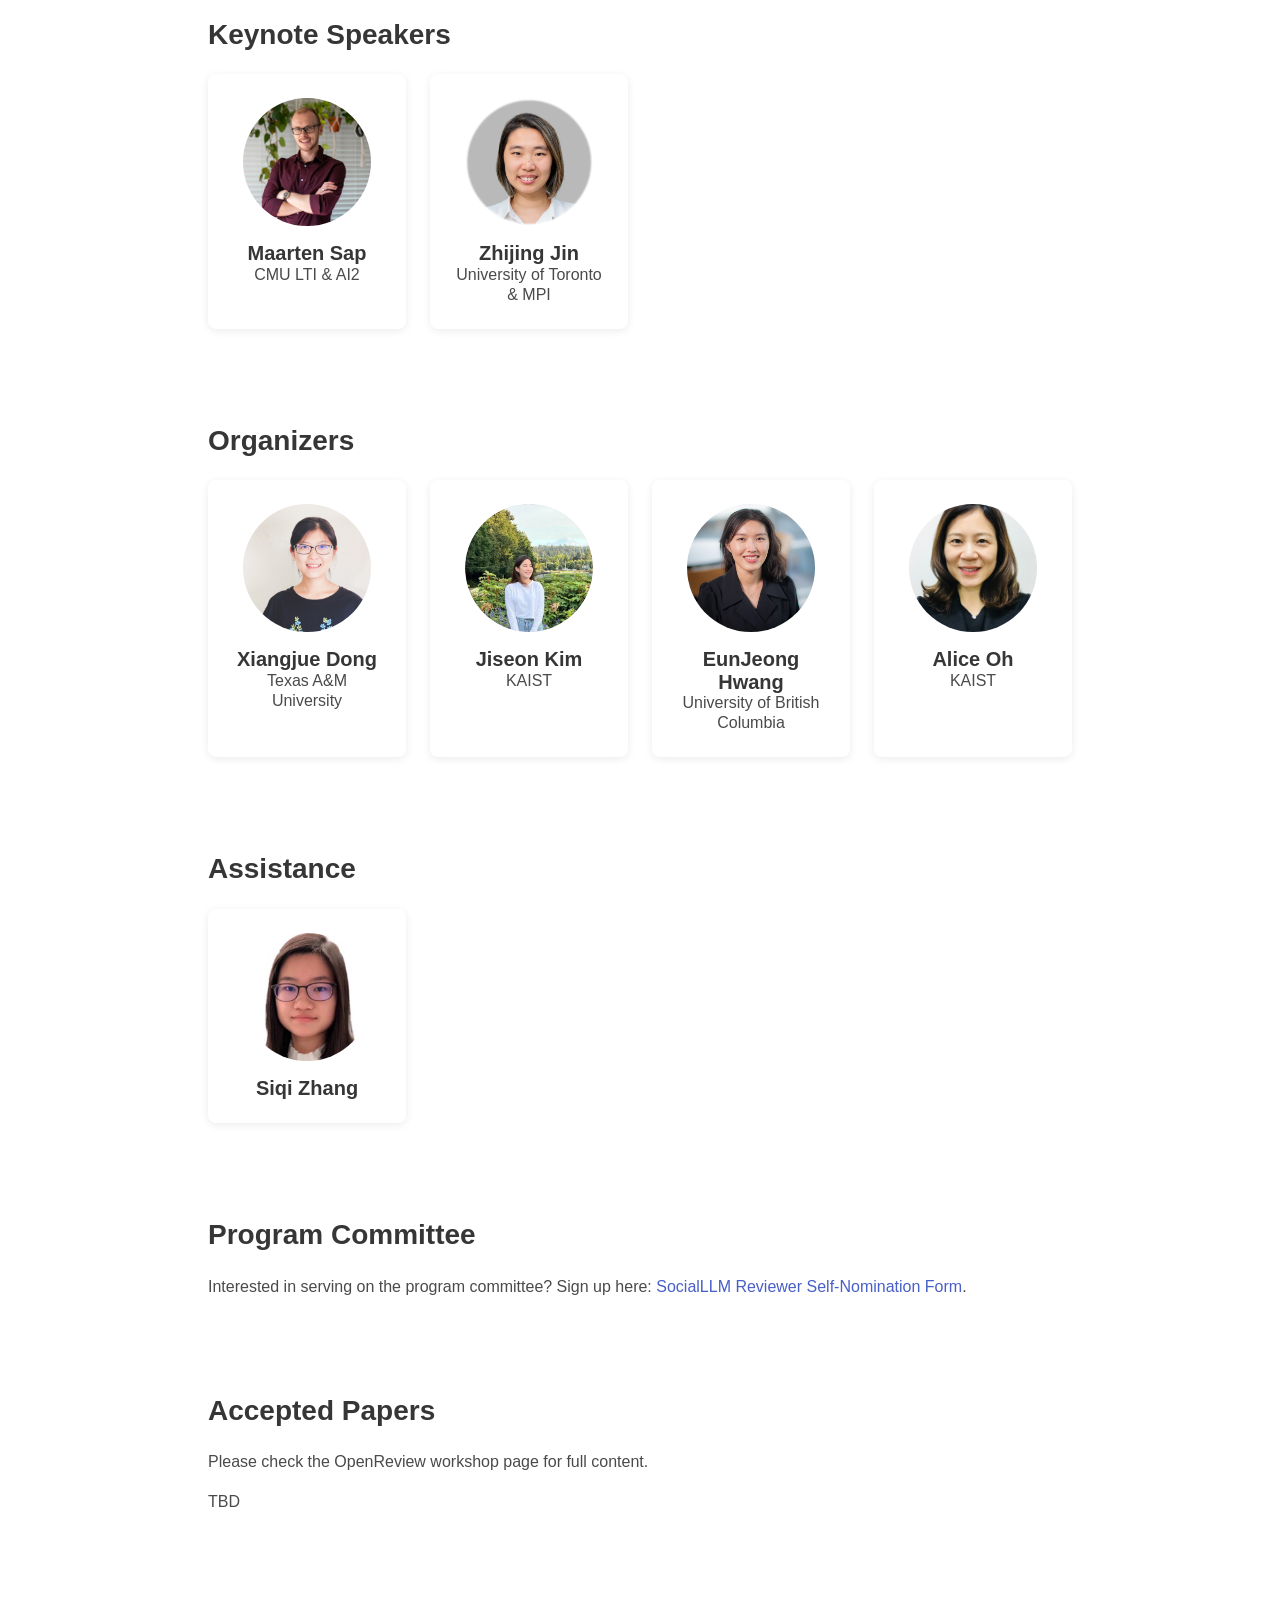
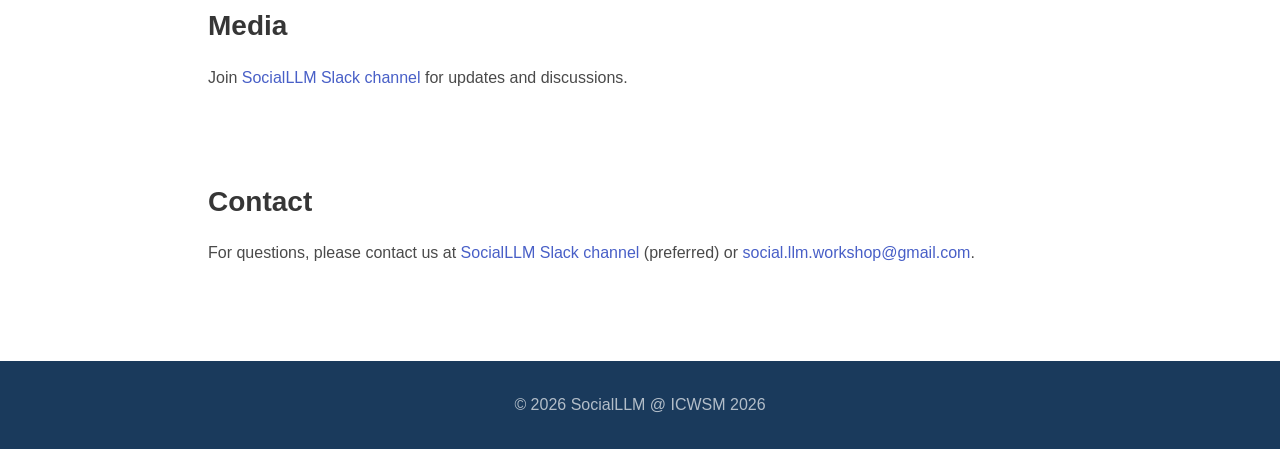
==== commit 2e97b327: "Update form name" ====
--- a/index.html
+++ b/index.html
@@ -374,7 +374,7 @@
           <div class="container is-max-desktop content">
             <h2 class="title">Program Committee</h2>
             <div class="content">
-              <p>Interested in serving on the program committee? Sign up here: <a href="https://docs.google.com/forms/d/e/1FAIpQLSd9TsGHPf0mJs-ry8otVSK6YBdg--ERcKLhAWMCinIFlGuo5A/viewform">Google Form</a>.</p>
+              <p>Interested in serving on the program committee? Sign up here: <a href="https://docs.google.com/forms/d/e/1FAIpQLSd9TsGHPf0mJs-ry8otVSK6YBdg--ERcKLhAWMCinIFlGuo5A/viewform">SocialLLM Reviewer Self-Nomination Form</a>.</p>
             </div>
           </div>
         </section>
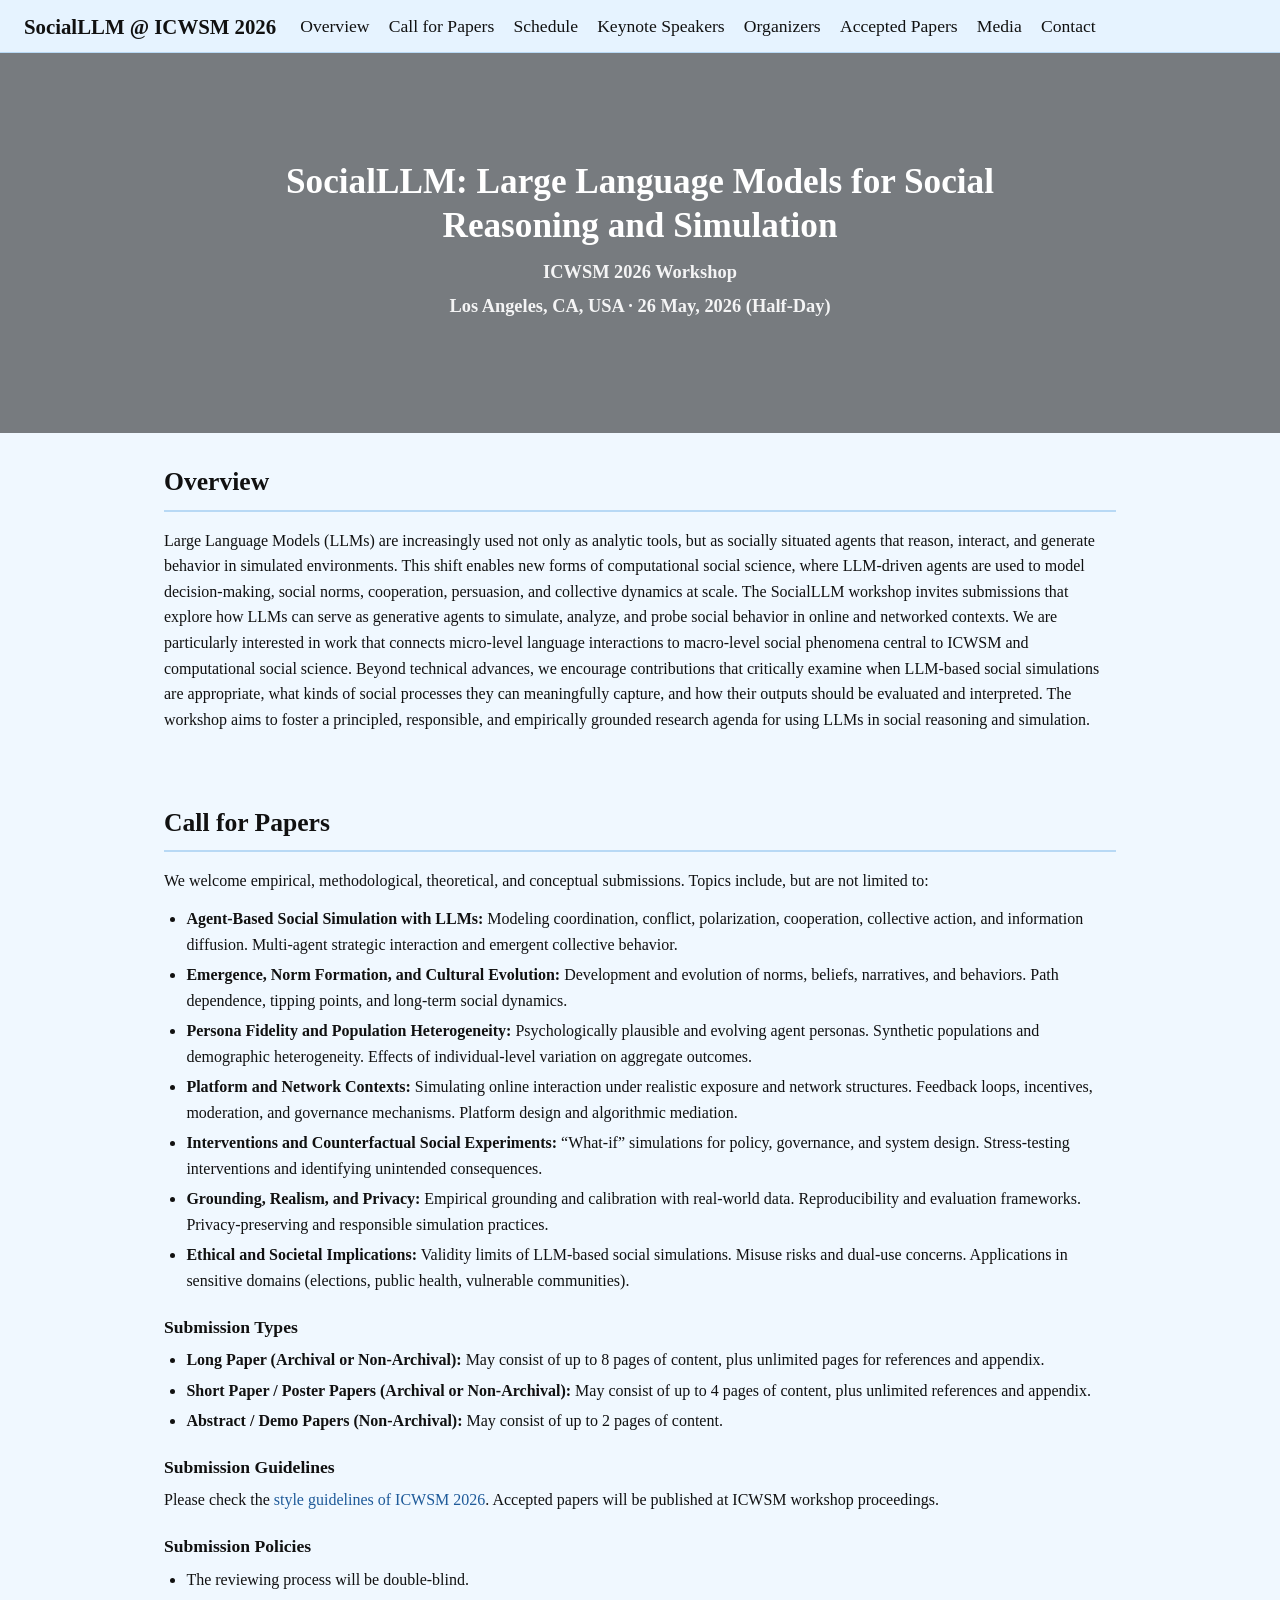
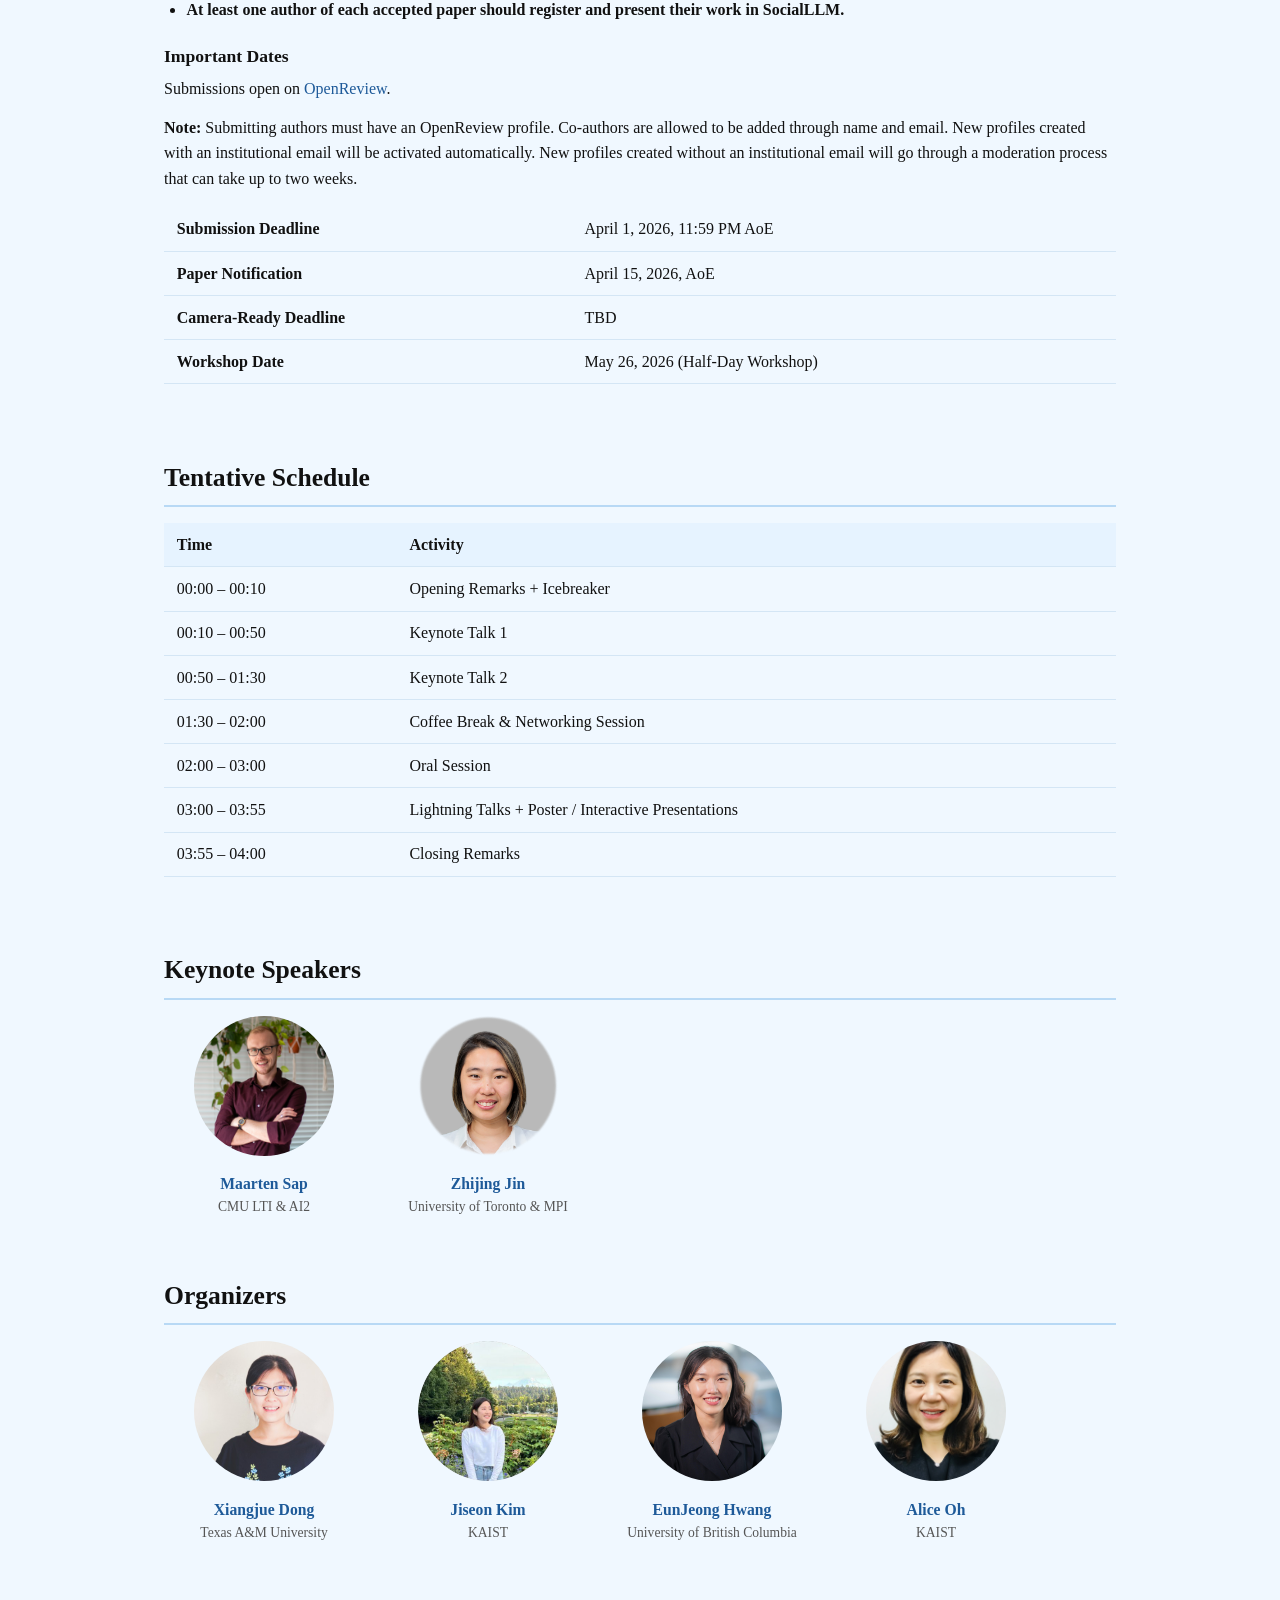
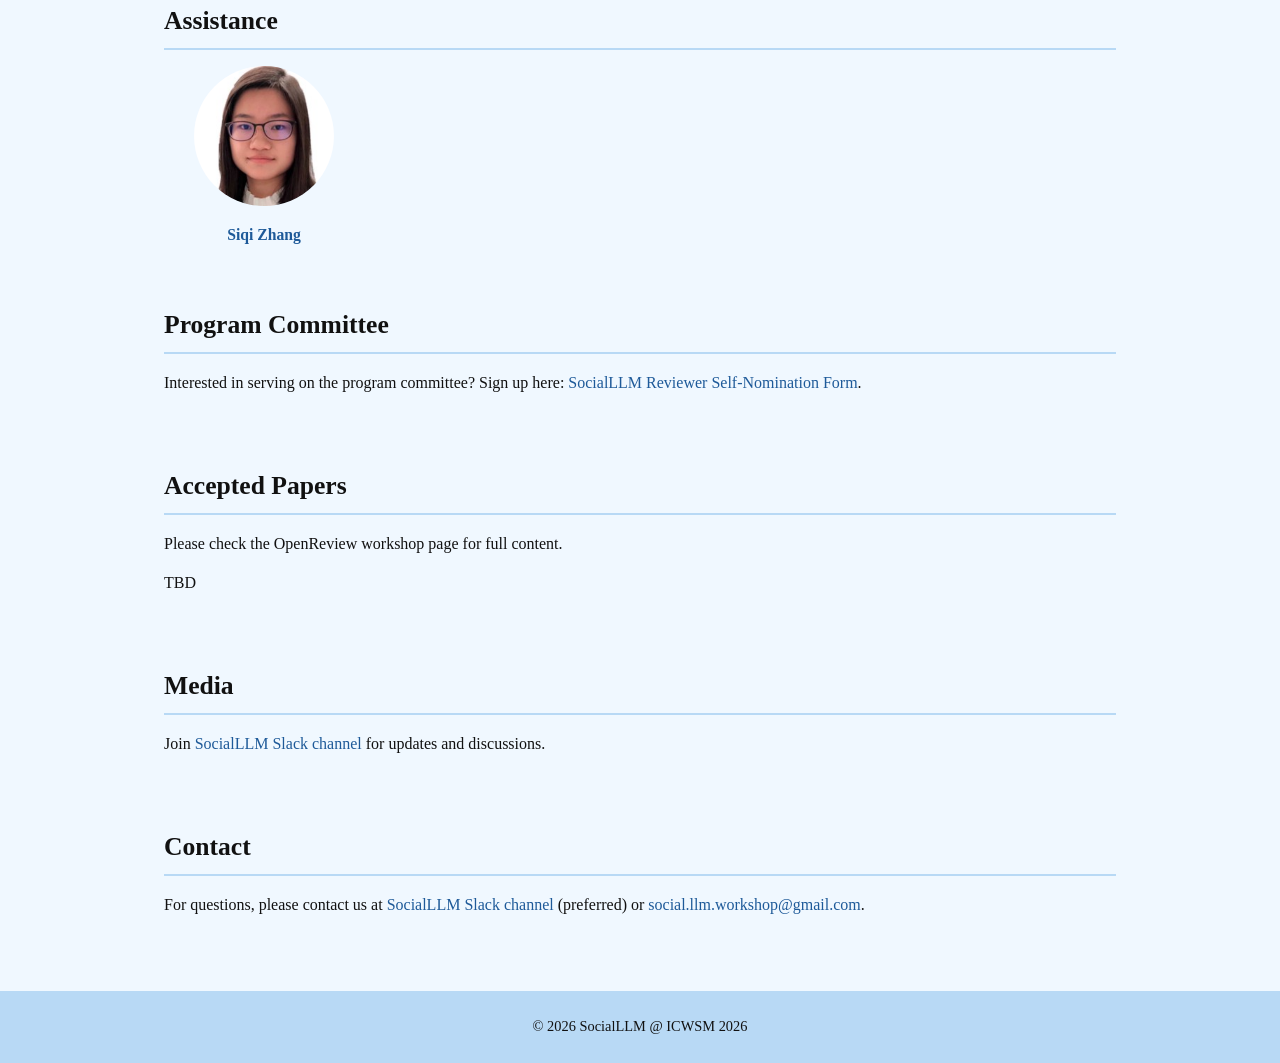
==== commit fba341b4: "Updated style" ====
--- a/index.html
+++ b/index.html
@@ -6,422 +6,266 @@
     <meta name="description" content="SocialLLM Workshop @ ICWSM 2026" />
     <meta name="keywords" content="LLM, Social Simulation, Computational Social Science, ICWSM" />
     <title>SocialLLM @ ICWSM 2026</title>
-
-    <link rel="stylesheet" href="./data/bulma.min.css" />
     <link rel="stylesheet" href="./style.css" />
   </head>
 
   <body>
+    <!-- Navbar -->
+    <nav class="navbar">
+      <a class="navbar-brand" href="#">SocialLLM @ ICWSM 2026</a>
+      <div class="navbar-links">
+        <a href="#overview">Overview</a>
+        <a href="#cfp">Call for Papers</a>
+        <a href="#schedule">Schedule</a>
+        <a href="#speakers">Keynote Speakers</a>
+        <a href="#organizers">Organizers</a>
+        <a href="#accepted-papers">Accepted Papers</a>
+        <a href="#media">Media</a>
+        <a href="#contact">Contact</a>
+      </div>
+    </nav>
+
     <!-- Hero -->
-    <section class="hero page-header1">
-      <div class="overlay"></div>
-      <div class="hero-body hero-content">
-        <div class="hero-spacer" style="flex: 1.5;"></div>
-        <div class="container is-max-desktop">
-          <div class="columns is-centered">
-            <div class="column has-text-centered">
-              <h1 class="title is-2 publication-title" style="color: white">
-                SocialLLM: Large Language Models for Social Reasoning and Simulation
-              </h1>
-              <h1 class="is-size-5" style="color: white">
-                <b>ICWSM 2026 Workshop</b>
-              </h1>
-              <h1 class="is-size-5" style="color: white">
-                <b>Los Angeles, CA, USA &middot; 26 May, 2026 (Half-Day)</b>
-              </h1>
-              <br />
-            </div>
-          </div>
+    <header class="hero">
+      <div class="hero-overlay"></div>
+      <div class="hero-content">
+        <h1>SocialLLM: Large Language Models for Social Reasoning and Simulation</h1>
+        <p class="hero-sub"><strong>ICWSM 2026 Workshop</strong></p>
+        <p class="hero-sub"><strong>Los Angeles, CA, USA &middot; 26 May, 2026 (Half-Day)</strong></p>
+      </div>
+    </header>
+
+    <div class="container">
+
+      <!-- Overview -->
+      <section id="overview">
+        <h2>Overview</h2>
+        <p>
+          Large Language Models (LLMs) are increasingly used not only as analytic tools, but as socially situated agents that reason, interact, and generate behavior in simulated environments. This shift enables new forms of computational social science, where LLM-driven agents are used to model decision-making, social norms, cooperation, persuasion, and collective dynamics at scale. The SocialLLM workshop invites submissions that explore how LLMs can serve as generative agents to simulate, analyze, and probe social behavior in online and networked contexts. We are particularly interested in work that connects micro-level language interactions to macro-level social phenomena central to ICWSM and computational social science. Beyond technical advances, we encourage contributions that critically examine when LLM-based social simulations are appropriate, what kinds of social processes they can meaningfully capture, and how their outputs should be evaluated and interpreted. The workshop aims to foster a principled, responsible, and empirically grounded research agenda for using LLMs in social reasoning and simulation.
+        </p>
+      </section>
+
+      <!-- Call for Papers -->
+      <section id="cfp">
+        <h2>Call for Papers</h2>
+        <p>We welcome empirical, methodological, theoretical, and conceptual submissions. Topics include, but are not limited to:</p>
+        <ul>
+          <li><strong>Agent-Based Social Simulation with LLMs:</strong> Modeling coordination, conflict, polarization, cooperation, collective action, and information diffusion. Multi-agent strategic interaction and emergent collective behavior.</li>
+          <li><strong>Emergence, Norm Formation, and Cultural Evolution:</strong> Development and evolution of norms, beliefs, narratives, and behaviors. Path dependence, tipping points, and long-term social dynamics.</li>
+          <li><strong>Persona Fidelity and Population Heterogeneity:</strong> Psychologically plausible and evolving agent personas. Synthetic populations and demographic heterogeneity. Effects of individual-level variation on aggregate outcomes.</li>
+          <li><strong>Platform and Network Contexts:</strong> Simulating online interaction under realistic exposure and network structures. Feedback loops, incentives, moderation, and governance mechanisms. Platform design and algorithmic mediation.</li>
+          <li><strong>Interventions and Counterfactual Social Experiments:</strong> &ldquo;What-if&rdquo; simulations for policy, governance, and system design. Stress-testing interventions and identifying unintended consequences.</li>
+          <li><strong>Grounding, Realism, and Privacy:</strong> Empirical grounding and calibration with real-world data. Reproducibility and evaluation frameworks. Privacy-preserving and responsible simulation practices.</li>
+          <li><strong>Ethical and Societal Implications:</strong> Validity limits of LLM-based social simulations. Misuse risks and dual-use concerns. Applications in sensitive domains (elections, public health, vulnerable communities).</li>
+        </ul>
+
+        <h4>Submission Types</h4>
+        <ul>
+          <li><strong>Long Paper (Archival or Non-Archival):</strong> May consist of up to 8 pages of content, plus unlimited pages for references and appendix.</li>
+          <li><strong>Short Paper / Poster Papers (Archival or Non-Archival):</strong> May consist of up to 4 pages of content, plus unlimited references and appendix.</li>
+          <li><strong>Abstract / Demo Papers (Non-Archival):</strong> May consist of up to 2 pages of content.</li>
+        </ul>
+
+        <h4>Submission Guidelines</h4>
+        <p>Please check the
+          <a href="https://www.icwsm.org/2026/">style guidelines of ICWSM 2026</a>.
+          Accepted papers will be published at ICWSM workshop proceedings.
+        </p>
+
+        <h4>Submission Policies</h4>
+        <ul>
+          <li>The reviewing process will be double-blind.</li>
+          <li><strong>At least one author of each accepted paper should register and present their work in SocialLLM.</strong></li>
+        </ul>
+
+        <h4>Important Dates</h4>
+        <p>
+          Submissions open on <a href="#">OpenReview</a>.
+        </p>
+        <p>
+          <strong>Note:</strong> Submitting authors must have an OpenReview profile. Co-authors are allowed to be added through name and email.
+          New profiles created with an institutional email will be activated automatically.
+          New profiles created without an institutional email will go through a moderation process that can take up to two weeks.
+        </p>
+        <table>
+          <tbody>
+            <tr>
+              <td><strong>Submission Deadline</strong></td>
+              <td>April 1, 2026, 11:59 PM AoE</td>
+            </tr>
+            <tr>
+              <td><strong>Paper Notification</strong></td>
+              <td>April 15, 2026, AoE</td>
+            </tr>
+            <tr>
+              <td><strong>Camera-Ready Deadline</strong></td>
+              <td>TBD</td>
+            </tr>
+            <tr>
+              <td><strong>Workshop Date</strong></td>
+              <td>May 26, 2026 (Half-Day Workshop)</td>
+            </tr>
+          </tbody>
+        </table>
+      </section>
+
+      <!-- Schedule -->
+      <section id="schedule">
+        <h2>Tentative Schedule</h2>
+        <table>
+          <thead>
+            <tr>
+              <th>Time</th>
+              <th>Activity</th>
+            </tr>
+          </thead>
+          <tbody>
+            <tr>
+              <td>00:00 &ndash; 00:10</td>
+              <td>Opening Remarks + Icebreaker</td>
+            </tr>
+            <tr>
+              <td>00:10 &ndash; 00:50</td>
+              <td>Keynote Talk 1</td>
+            </tr>
+            <tr>
+              <td>00:50 &ndash; 01:30</td>
+              <td>Keynote Talk 2</td>
+            </tr>
+            <tr>
+              <td>01:30 &ndash; 02:00</td>
+              <td>Coffee Break &amp; Networking Session</td>
+            </tr>
+            <tr>
+              <td>02:00 &ndash; 03:00</td>
+              <td>Oral Session</td>
+            </tr>
+            <tr>
+              <td>03:00 &ndash; 03:55</td>
+              <td>Lightning Talks + Poster / Interactive Presentations</td>
+            </tr>
+            <tr>
+              <td>03:55 &ndash; 04:00</td>
+              <td>Closing Remarks</td>
+            </tr>
+          </tbody>
+        </table>
+      </section>
+
+      <!-- Keynote Speakers -->
+      <section id="speakers">
+        <h2>Keynote Speakers</h2>
+        <div class="people-row">
+
+          <div class="person-card">
+            <a href="https://maartensap.com">
+              <img src="data/images/people/maarten_sap.jpg" alt="Maarten Sap" />
+            </a>
+            <div class="name"><a href="https://maartensap.com">Maarten Sap</a></div>
+            <div class="affil">CMU LTI &amp; AI2</div>
+          </div>
+
+          <div class="person-card">
+            <a href="https://zhijing-jin.com">
+              <img src="data/images/people/zhijing_jin.png" alt="Zhijing Jin" />
+            </a>
+            <div class="name"><a href="https://zhijing-jin.com">Zhijing Jin</a></div>
+            <div class="affil">University of Toronto &amp; MPI</div>
+          </div>
+
         </div>
-        <div class="hero-spacer"></div>
-
-        <h2 class="subtitle has-text-centered">
-          <a href="#overview" class="button rcorners1"><strong>Overview</strong></a>
-          <a href="#cfp" class="button rcorners1"><strong>Call for Papers</strong></a>
-          <a href="#schedule" class="button rcorners1"><strong>Schedule</strong></a>
-          <a href="#speakers" class="button rcorners1"><strong>Keynote Speakers</strong></a>
-          <a href="#organizers" class="button rcorners1"><strong>Organizers</strong></a>
-          <a href="#accepted-papers" class="button rcorners1"><strong>Accepted Papers</strong></a>
-          <a href="#media" class="button rcorners1"><strong>Media</strong></a>
-          <a href="#contact" class="button rcorners1"><strong>Contact</strong></a>
-        </h2>
-      </div>
-    </section>
-
-    <!-- Overview -->
-    <section class="section" id="overview" style="margin-top: -50px">
-      <div class="container is-max-desktop">
-        <section class="section">
-          <div class="container is-max-desktop content">
-            <h2 class="title">Overview</h2>
-            <div class="content has-text-justified">
-              <p>
-                Large Language Models (LLMs) are increasingly used not only as analytic tools, but as socially situated agents that reason, interact, and generate behavior in simulated environments. This shift enables new forms of computational social science, where LLM-driven agents are used to model decision-making, social norms, cooperation, persuasion, and collective dynamics at scale. The SocialLLM workshop invites submissions that explore how LLMs can serve as generative agents to simulate, analyze, and probe social behavior in online and networked contexts. We are particularly interested in work that connects micro-level language interactions to macro-level social phenomena central to ICWSM and computational social science. Beyond technical advances, we encourage contributions that critically examine when LLM-based social simulations are appropriate, what kinds of social processes they can meaningfully capture, and how their outputs should be evaluated and interpreted. The workshop aims to foster a principled, responsible, and empirically grounded research agenda for using LLMs in social reasoning and simulation.
-              </p>
-            </div>
-          </div>
-        </section>
-
-        <!-- Topics of Interest -->
-        <section class="section" id="topics">
-          <div class="container is-max-desktop content">
-            <h2 class="title">Topics of Interest</h2>
-            <div class="content has-text-justified">
-              <p>We welcome empirical, methodological, theoretical, and conceptual submissions. Topics include, but are not limited to:</p>
-
-              <h4>Agent-Based Social Simulation with LLMs</h4>
-              <ul>
-                <li>Modeling coordination, conflict, polarization, cooperation, collective action, and information diffusion</li>
-                <li>Multi-agent strategic interaction and emergent collective behavior</li>
-              </ul>
-
-              <h4>Emergence, Norm Formation, and Cultural Evolution</h4>
-              <ul>
-                <li>Development and evolution of norms, beliefs, narratives, and behaviors</li>
-                <li>Path dependence, tipping points, and long-term social dynamics</li>
-              </ul>
-
-              <h4>Persona Fidelity and Population Heterogeneity</h4>
-              <ul>
-                <li>Psychologically plausible and evolving agent personas</li>
-                <li>Synthetic populations and demographic heterogeneity</li>
-                <li>Effects of individual-level variation on aggregate outcomes</li>
-              </ul>
-
-              <h4>Platform and Network Contexts</h4>
-              <ul>
-                <li>Simulating online interaction under realistic exposure and network structures</li>
-                <li>Feedback loops, incentives, moderation, and governance mechanisms</li>
-                <li>Platform design and algorithmic mediation</li>
-              </ul>
-
-              <h4>Interventions and Counterfactual Social Experiments</h4>
-              <ul>
-                <li>&ldquo;What-if&rdquo; simulations for policy, governance, and system design</li>
-                <li>Stress-testing interventions and identifying unintended consequences</li>
-              </ul>
-
-              <h4>Grounding, Realism, and Privacy</h4>
-              <ul>
-                <li>Empirical grounding and calibration with real-world data</li>
-                <li>Reproducibility and evaluation frameworks</li>
-                <li>Privacy-preserving and responsible simulation practices</li>
-              </ul>
-
-              <h4>Ethical and Societal Implications</h4>
-              <ul>
-                <li>Validity limits of LLM-based social simulations</li>
-                <li>Misuse risks and dual-use concerns</li>
-                <li>Applications in sensitive domains (elections, public health, vulnerable communities)</li>
-              </ul>
-            </div>
-          </div>
-        </section>
-
-        <!-- Call for Papers -->
-        <section class="section" id="cfp">
-          <div class="container is-max-desktop content">
-            <h2 class="title">Call for Papers</h2>
-            <div class="content has-text-justified">
-              <h4>Submission Types</h4>
-              <ul>
-                <li><strong>Long Paper (Archival or Non-Archival):</strong> May consist of up to 8 pages of content, plus unlimited pages for references and appendix.</li>
-                <li><strong>Short Paper / Poster Papers (Archival or Non-Archival):</strong> May consist of up to 4 pages of content, plus unlimited references and appendix.</li>
-                <li><strong>Abstract / Demo Papers (Non-Archival):</strong> May consist of up to 2 pages of content.</li>
-              </ul>
-
-              <h4>Submission Guidelines</h4>
-              <p>Please check the
-                <a href="https://www.icwsm.org/2026/">style guidelines of ICWSM 2026</a>.
-                Accepted papers will be published at ICWSM workshop proceedings.
-              </p>
-
-              <h4>Submission Policies</h4>
-              <ul>
-                <li>The reviewing process will be double-blind.</li>
-                <li><strong>At least one author of each accepted paper should register and present their work in SocialLLM.</strong></li>
-              </ul>
-
-              <h4>Important Dates</h4>
-              <p>
-                Submissions open on <a href="#">OpenReview</a>.
-              </p>
-              <p>
-                <strong>Note:</strong> Submitting authors must have an OpenReview profile. Co-authors are allowed to be added through name and email.
-                New profiles created with an institutional email will be activated automatically.
-                New profiles created without an institutional email will go through a moderation process that can take up to two weeks.
-              </p>
-              <table class="table is-striped is-fullwidth">
-                <tbody>
-                  <tr>
-                    <td><strong>Submission Deadline</strong></td>
-                    <td>April 1, 2026, 11:59 PM AoE</td>
-                  </tr>
-                  <tr>
-                    <td><strong>Paper Notification</strong></td>
-                    <td>April 15, 2026, AoE</td>
-                  </tr>
-                  <tr>
-                    <td><strong>Camera-Ready Deadline</strong></td>
-                    <td>TBD</td>
-                  </tr>
-                  <tr>
-                    <td><strong>Workshop Date</strong></td>
-                    <td>May 26, 2026 (Half-Day Workshop)</td>
-                  </tr>
-                </tbody>
-              </table>
-            </div>
-          </div>
-        </section>
-
-        <!-- Schedule -->
-        <section class="section" id="schedule">
-          <div class="container is-max-desktop content">
-            <h2 class="title">Schedule</h2>
-            <div class="content">
-              <table class="table is-striped is-fullwidth">
-                <thead>
-                  <tr>
-                    <th>Time</th>
-                    <th>Activity</th>
-                  </tr>
-                </thead>
-                <tbody>
-                  <tr>
-                    <td>00:00 &ndash; 00:10</td>
-                    <td>Opening Remarks + Icebreaker</td>
-                  </tr>
-                  <tr>
-                    <td>00:10 &ndash; 00:50</td>
-                    <td>Keynote Talk 1</td>
-                  </tr>
-                  <tr>
-                    <td>00:50 &ndash; 01:30</td>
-                    <td>Keynote Talk 2</td>
-                  </tr>
-                  <tr>
-                    <td>01:30 &ndash; 02:00</td>
-                    <td>Coffee Break &amp; Networking Session</td>
-                  </tr>
-                  <tr>
-                    <td>02:00 &ndash; 03:00</td>
-                    <td>Oral Session</td>
-                  </tr>
-                  <tr>
-                    <td>03:00 &ndash; 03:55</td>
-                    <td>Lightning Talks + Poster / Interactive Presentations</td>
-                  </tr>
-                  <tr>
-                    <td>03:55 &ndash; 04:00</td>
-                    <td>Closing Remarks</td>
-                  </tr>
-                </tbody>
-              </table>
-            </div>
-          </div>
-        </section>
-
-        <!-- Keynote Speakers -->
-        <section class="section" id="speakers">
-          <div class="container is-max-desktop content">
-            <h2 class="title">Keynote Speakers</h2>
-            <div class="content">
-              <div class="columns is-multiline">
-
-                <div class="column is-3">
-                  <div class="card">
-                    <div class="card-content has-text-centered">
-                      <figure class="image is-128x128 mb-4 mx-auto">
-                        <a href="https://maartensap.com">
-                          <img class="is-rounded" src="data/images/people/maarten_sap.jpg" alt="Maarten Sap" />
-                        </a>
-                      </figure>
-                      <p class="title is-5">
-                        <a href="https://maartensap.com" style="color: inherit">Maarten Sap</a>
-                      </p>
-                      <p class="subtitle is-6">CMU LTI &amp; AI2</p>
-                    </div>
-                  </div>
-                </div>
-
-                <div class="column is-3">
-                  <div class="card">
-                    <div class="card-content has-text-centered">
-                      <figure class="image is-128x128 mb-4 mx-auto">
-                        <a href="https://zhijing-jin.com">
-                          <img class="is-rounded" src="data/images/people/zhijing_jin.png" alt="Zhijing Jin" />
-                        </a>
-                      </figure>
-                      <p class="title is-5">
-                        <a href="https://zhijing-jin.com" style="color: inherit">Zhijing Jin</a>
-                      </p>
-                      <p class="subtitle is-6">University of Toronto &amp; MPI</p>
-                    </div>
-                  </div>
-                </div>
-
-              </div>
-            </div>
-          </div>
-        </section>
-
-        <!-- Organizers -->
-        <section class="section" id="organizers">
-          <div class="container is-max-desktop content">
-            <h2 class="title">Organizers</h2>
-            <div class="content">
-              <div class="columns is-multiline">
-
-                <div class="column is-3">
-                  <div class="card">
-                    <div class="card-content has-text-centered">
-                      <figure class="image is-128x128 mb-4 mx-auto">
-                        <a href="https://dongxiangjue.github.io/">
-                          <img class="is-rounded" src="data/images/people/xiangjue.jpeg" alt="Xiangjue Dong" />
-                        </a>
-                      </figure>
-                      <p class="title is-5">
-                        <a href="https://dongxiangjue.github.io/" style="color: inherit">Xiangjue Dong</a>
-                      </p>
-                      <p class="subtitle is-6">Texas A&amp;M University</p>
-                    </div>
-                  </div>
-                </div>
-
-                <div class="column is-3">
-                  <div class="card">
-                    <div class="card-content has-text-centered">
-                      <figure class="image is-128x128 mb-4 mx-auto">
-                        <a href="https://hikoseon12.github.io/">
-                          <img class="is-rounded" src="data/images/people/jiseon_kim.jpg" alt="Jiseon Kim" />
-                        </a>
-                      </figure>
-                      <p class="title is-5">
-                        <a href="https://hikoseon12.github.io/" style="color: inherit">Jiseon Kim</a>
-                      </p>
-                      <p class="subtitle is-6">KAIST</p>
-                    </div>
-                  </div>
-                </div>
-
-                <div class="column is-3">
-                  <div class="card">
-                    <div class="card-content has-text-centered">
-                      <figure class="image is-128x128 mb-4 mx-auto">
-                        <a href="https://eujhwang.github.io/">
-                          <img class="is-rounded" src="data/images/people/eunjeong_hwang.jpg" alt="EunJeong Hwang" />
-                        </a>
-                      </figure>
-                      <p class="title is-5">
-                        <a href="https://eujhwang.github.io/" style="color: inherit">EunJeong Hwang</a>
-                      </p>
-                      <p class="subtitle is-6">University of British Columbia</p>
-                    </div>
-                  </div>
-                </div>
-
-                <div class="column is-3">
-                  <div class="card">
-                    <div class="card-content has-text-centered">
-                      <figure class="image is-128x128 mb-4 mx-auto">
-                        <a href="https://aliceoh9.github.io/">
-                          <img class="is-rounded" src="data/images/people/alice_oh.jpg" alt="Alice Oh" />
-                        </a>
-                      </figure>
-                      <p class="title is-5">
-                        <a href="https://aliceoh9.github.io/" style="color: inherit">Alice Oh</a>
-                      </p>
-                      <p class="subtitle is-6">KAIST</p>
-                    </div>
-                  </div>
-                </div>
-
-              </div>
-            </div>
-          </div>
-        </section>
-
-        <!-- Assistance -->
-        <section class="section" id="assistance">
-          <div class="container is-max-desktop content">
-            <h2 class="title">Assistance</h2>
-            <div class="content">
-              <div class="columns is-multiline">
-
-                <div class="column is-3">
-                  <div class="card">
-                    <div class="card-content has-text-centered">
-                      <figure class="image is-128x128 mb-4 mx-auto">
-                        <a href="https://www.linkedin.com/in/siqizhang7/">
-                          <img class="is-rounded" src="data/images/people/siqi.jpeg" alt="Siqi Zhang" />
-                        </a>
-                      </figure>
-                      <p class="title is-5">
-                        <a href="https://www.linkedin.com/in/siqizhang7/" style="color: inherit">Siqi Zhang</a>
-                      </p>
-                    </div>
-                  </div>
-                </div>
-
-              </div>
-            </div>
-          </div>
-        </section>
-
-        <!-- Program Committee -->
-        <section class="section" id="pc">
-          <div class="container is-max-desktop content">
-            <h2 class="title">Program Committee</h2>
-            <div class="content">
-              <p>Interested in serving on the program committee? Sign up here: <a href="https://docs.google.com/forms/d/e/1FAIpQLSd9TsGHPf0mJs-ry8otVSK6YBdg--ERcKLhAWMCinIFlGuo5A/viewform">SocialLLM Reviewer Self-Nomination Form</a>.</p>
-            </div>
-          </div>
-        </section>
-
-        <!-- Accepted Papers -->
-        <section class="section" id="accepted-papers">
-          <div class="container is-max-desktop content">
-            <h2 class="title">Accepted Papers</h2>
-            <div class="content">
-              <p>Please check the OpenReview workshop page for full content.</p>
-              <p>TBD</p>
-            </div>
-          </div>
-        </section>
-
-        <!-- Media -->
-        <section class="section" id="media">
-          <div class="container is-max-desktop content">
-            <h2 class="title">Media</h2>
-            <div class="content">
-              <!-- Slack Link needs to be updated after 26 days 2/15/2026 -->
-              <p>Join <a href="https://join.slack.com/t/socialllmworkshop/shared_invite/zt-3pp3essk7-iYqENVKKe8IDajCrjdwXpg">SocialLLM Slack channel</a> for updates and discussions.</p>
-            </div>
-          </div>
-        </section>
-
-        <!-- Contact -->
-        <section class="section" id="contact">
-          <div class="container is-max-desktop content">
-            <h2 class="title">Contact</h2>
-            <div class="content">
-              <p>
-                For questions, please contact us at
-                <a href="https://join.slack.com/t/socialllmworkshop/shared_invite/zt-3pp3essk7-iYqENVKKe8IDajCrjdwXpg">SocialLLM Slack channel </a> (preferred)
-                or <a href="mailto:social.llm.workshop@gmail.com">social.llm.workshop@gmail.com</a>.
-              </p>
-            </div>
-          </div>
-        </section>
-      </div>
-    </section>
+      </section>
+
+      <!-- Organizers -->
+      <section id="organizers">
+        <h2>Organizers</h2>
+        <div class="people-row">
+
+          <div class="person-card">
+            <a href="https://dongxiangjue.github.io/">
+              <img src="data/images/people/xiangjue.jpeg" alt="Xiangjue Dong" />
+            </a>
+            <div class="name"><a href="https://dongxiangjue.github.io/">Xiangjue Dong</a></div>
+            <div class="affil">Texas A&amp;M University</div>
+          </div>
+
+          <div class="person-card">
+            <a href="https://hikoseon12.github.io/">
+              <img src="data/images/people/jiseon_kim.jpg" alt="Jiseon Kim" />
+            </a>
+            <div class="name"><a href="https://hikoseon12.github.io/">Jiseon Kim</a></div>
+            <div class="affil">KAIST</div>
+          </div>
+
+          <div class="person-card">
+            <a href="https://eujhwang.github.io/">
+              <img src="data/images/people/eunjeong_hwang.jpg" alt="EunJeong Hwang" />
+            </a>
+            <div class="name"><a href="https://eujhwang.github.io/">EunJeong Hwang</a></div>
+            <div class="affil">University of British Columbia</div>
+          </div>
+
+          <div class="person-card">
+            <a href="https://aliceoh9.github.io/">
+              <img src="data/images/people/alice_oh.jpg" alt="Alice Oh" />
+            </a>
+            <div class="name"><a href="https://aliceoh9.github.io/">Alice Oh</a></div>
+            <div class="affil">KAIST</div>
+          </div>
+
+        </div>
+      </section>
+
+      <!-- Assistance -->
+      <section id="assistance">
+        <h2>Assistance</h2>
+        <div class="people-row">
+
+          <div class="person-card">
+            <a href="https://www.linkedin.com/in/siqizhang7/">
+              <img src="data/images/people/siqi.jpeg" alt="Siqi Zhang" />
+            </a>
+            <div class="name"><a href="https://www.linkedin.com/in/siqizhang7/">Siqi Zhang</a></div>
+          </div>
+
+        </div>
+      </section>
+
+      <!-- Program Committee -->
+      <section id="pc">
+        <h2>Program Committee</h2>
+        <p>Interested in serving on the program committee? Sign up here: <a href="https://docs.google.com/forms/d/e/1FAIpQLSd9TsGHPf0mJs-ry8otVSK6YBdg--ERcKLhAWMCinIFlGuo5A/viewform">SocialLLM Reviewer Self-Nomination Form</a>.</p>
+      </section>
+
+      <!-- Accepted Papers -->
+      <section id="accepted-papers">
+        <h2>Accepted Papers</h2>
+        <p>Please check the OpenReview workshop page for full content.</p>
+        <p>TBD</p>
+      </section>
+
+      <!-- Media -->
+      <section id="media">
+        <h2>Media</h2>
+        <!-- Slack Link needs to be updated after 26 days 2/15/2026 -->
+        <p>Join <a href="https://join.slack.com/t/socialllmworkshop/shared_invite/zt-3pp3essk7-iYqENVKKe8IDajCrjdwXpg">SocialLLM Slack channel</a> for updates and discussions.</p>
+      </section>
+
+      <!-- Contact -->
+      <section id="contact">
+        <h2>Contact</h2>
+        <p>
+          For questions, please contact us at
+          <a href="https://join.slack.com/t/socialllmworkshop/shared_invite/zt-3pp3essk7-iYqENVKKe8IDajCrjdwXpg">SocialLLM Slack channel</a> (preferred)
+          or <a href="mailto:social.llm.workshop@gmail.com">social.llm.workshop@gmail.com</a>.
+        </p>
+      </section>
+
+    </div>
 
     <!-- Footer -->
     <footer class="footer">
-      <div class="content has-text-centered">
-        <p>&copy; 2026 SocialLLM @ ICWSM 2026</p>
-      </div>
+      <p>&copy; 2026 SocialLLM @ ICWSM 2026</p>
     </footer>
   </body>
 </html>
--- a/style.css
+++ b/style.css
@@ -1,116 +1,210 @@
-/* Hero header */
-.page-header1 {
+/* === SocialLLM Workshop — PersonaLLM-inspired style === */
+
+* { margin: 0; padding: 0; box-sizing: border-box; }
+
+html { scroll-behavior: smooth; }
+
+body {
+  font-family: "Palatino Linotype", "Book Antiqua", Palatino, serif;
+  color: #111;
+  background: #F0F8FF;
+  line-height: 1.6;
+}
+
+a { color: #1e5a99; text-decoration: none; transition: color 0.2s; }
+a:hover { color: #0d3d6b; }
+
+strong { font-weight: 600; }
+
+/* ---- Navbar ---- */
+.navbar {
+  background: #E6F3FF;
+  border-bottom: 1px solid #B8D9F5;
+  padding: 0.6rem 1.5rem;
+  position: sticky;
+  top: 0;
+  z-index: 100;
+  display: flex;
+  align-items: center;
+  gap: 1.5rem;
+  flex-wrap: wrap;
+}
+
+.navbar-brand {
+  font-weight: 700;
+  font-size: 1.3rem;
+  color: #111;
+  text-decoration: none;
+  white-space: nowrap;
+}
+.navbar-brand:hover { color: #1e5a99; }
+
+.navbar-links {
+  display: flex;
+  gap: 1.2rem;
+  flex-wrap: wrap;
+}
+
+.navbar-links a {
+  color: #111;
+  font-size: 1.1rem;
+  text-decoration: none;
+}
+.navbar-links a:hover { color: #444; }
+
+/* ---- Hero ---- */
+.hero {
   position: relative;
   overflow: hidden;
   background: url('./data/images/Los_Angeles_with_Mount_Baldy.jpg') center 50% / cover no-repeat;
-  min-height: 420px;
-}
-
-.overlay {
+  min-height: 380px;
+  display: flex;
+  align-items: center;
+  justify-content: center;
+}
+
+.hero-overlay {
   position: absolute;
-  top: 0;
-  left: 0;
-  width: 100%;
-  height: 100%;
-  background-color: rgba(0, 0, 0, 0.5);
+  top: 0; left: 0;
+  width: 100%; height: 100%;
+  background: rgba(0, 0, 0, 0.50);
   z-index: 0;
 }
 
 .hero-content {
   position: relative;
   z-index: 1;
+  text-align: center;
+  color: #fff;
+  padding: 3rem 1.5rem;
+  max-width: 850px;
+}
+
+.hero-content h1 {
+  font-size: 2.2rem;
+  font-weight: 700;
+  line-height: 1.25;
+  margin-bottom: 0.6rem;
+}
+
+.hero-content .hero-sub {
+  font-size: 1.15rem;
+  opacity: 0.92;
+  margin-bottom: 0.3rem;
+}
+
+/* ---- Main container ---- */
+.container {
+  max-width: 1000px;
+  margin: 0 auto;
+  padding: 0 1.5rem;
+}
+
+/* ---- Sections ---- */
+section {
+  padding: 1.8rem 0;
+}
+
+section h2 {
+  font-size: 1.6rem;
+  font-weight: 700;
+  margin-bottom: 1rem;
+  border-bottom: 2px solid #B8D9F5;
+  padding-bottom: 0.4rem;
+}
+
+section h4 {
+  font-size: 1.1rem;
+  font-weight: 600;
+  margin-top: 1.2rem;
+  margin-bottom: 0.4rem;
+}
+
+section p {
+  margin-bottom: 0.8rem;
+}
+
+section ul {
+  margin: 0.4rem 0 0.8rem 1.4rem;
+}
+
+section li {
+  margin-bottom: 0.3rem;
+}
+
+/* ---- Table ---- */
+table {
   width: 100%;
-  display: flex;
-  flex-direction: column;
-  justify-content: space-between;
-  align-items: center;
-  min-height: 420px;
-  padding: 1.5rem 1.5rem 1.5rem !important;
-}
-
-.hero-spacer {
-  flex: 1;
-}
-
-.rcorners1 {
-  border-radius: 10px;
-  background: #ffffffd0;
-  padding: 5px 15px;
-  font-size: 100%;
-  color: #5c5c5c;
-  margin: 4px;
-}
-
-.rcorners1:hover {
-  background: #ffffff;
-}
-
-/* Center crop profile images */
-.image.is-128x128 {
-  overflow: hidden;
-  position: relative;
-}
-
-.image.is-128x128 img {
-  position: absolute;
-  left: 50%;
-  top: 50%;
-  height: 100%;
-  width: auto;
-  transform: translate(-50%, -50%);
-  min-width: 100%;
-  min-height: 100%;
+  border-collapse: collapse;
+  margin: 1rem 0;
+}
+
+th, td {
+  text-align: left;
+  padding: 0.55rem 0.8rem;
+  border-bottom: 1px solid #d4e6f5;
+}
+
+th {
+  background: #E6F3FF;
+  font-weight: 600;
+}
+
+tr:hover { background: #f5faff; }
+
+/* ---- People cards (flex row) ---- */
+.people-row {
+  display: flex;
+  flex-wrap: wrap;
+  gap: 1.5rem;
+  margin-top: 0.8rem;
+}
+
+.person-card {
+  width: 200px;
+  text-align: center;
+}
+
+.person-card img {
+  width: 140px;
+  height: 140px;
+  border-radius: 50%;
   object-fit: cover;
-}
-
-.image.is-128x128.mx-auto {
-  margin: 0 auto;
-  display: block;
-}
-
-.card-content.has-text-centered .image.is-128x128 {
-  margin: 0 auto;
-}
-
-/* Card styling */
-.card {
-  box-shadow: 0 2px 8px rgba(0, 0, 0, 0.08);
-  border-radius: 8px;
-  height: 100%;
-}
-
-/* Placeholder image */
-img[src$="placeholder.svg"] {
-  background: #e0e0e0;
-  border-radius: 50%;
-}
-
-/* Table */
-.table td {
-  vertical-align: middle;
-}
-
-/* Footer */
+  transition: filter 0.25s;
+}
+
+.person-card img:hover {
+  filter: brightness(1.15);
+}
+
+.person-card .name {
+  font-weight: 600;
+  margin-top: 0.5rem;
+  font-size: 0.98rem;
+  white-space: nowrap;
+}
+
+.person-card .affil {
+  font-size: 0.85rem;
+  color: #555;
+}
+
+/* ---- Footer ---- */
 .footer {
-  background-color: #1a3a5c;
-  color: #ffffffaa;
-  padding: 2rem;
-}
-
-/* Mobile responsiveness for speaker cards */
-@media screen and (max-width: 768px) {
-  .columns.is-vcentered {
-    display: block;
-  }
-  .columns.is-vcentered .column {
-    text-align: center;
-    width: 100%;
-  }
-  .columns.is-vcentered .column.is-one-quarter {
-    margin: 0 auto;
-    max-width: 200px;
-  }
-  .columns.is-vcentered .column .image.is-128x128 {
-    margin: 0 auto 1rem auto;
-  }
-}
+  background: #B8D9F5;
+  color: #111;
+  text-align: center;
+  padding: 1.5rem;
+  margin-top: 2rem;
+  font-size: 0.9rem;
+}
+
+/* ---- Mobile ---- */
+@media screen and (max-width: 700px) {
+  .navbar { justify-content: center; text-align: center; }
+  .hero-content h1 { font-size: 1.6rem; }
+  .hero { min-height: 280px; }
+  .people-row { justify-content: center; }
+  .person-card { width: 160px; }
+  .person-card img { width: 110px; height: 110px; }
+}
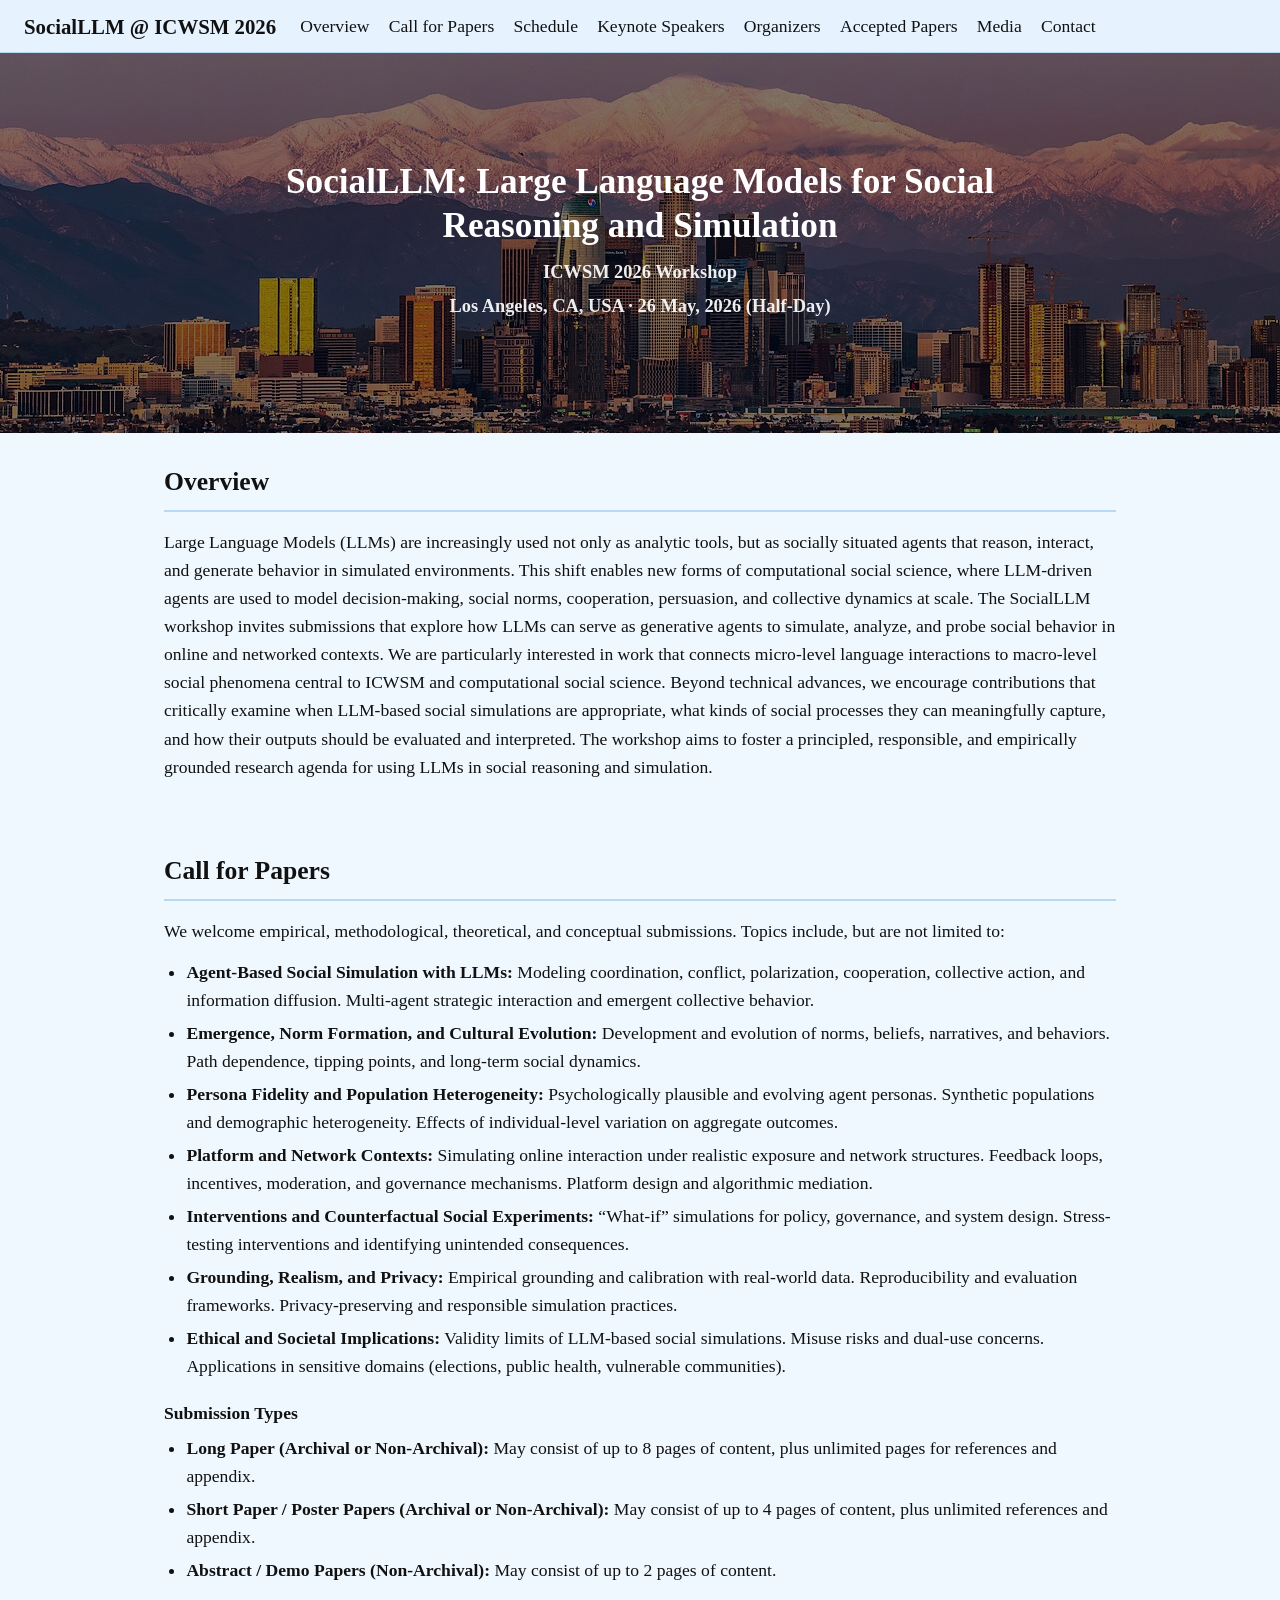
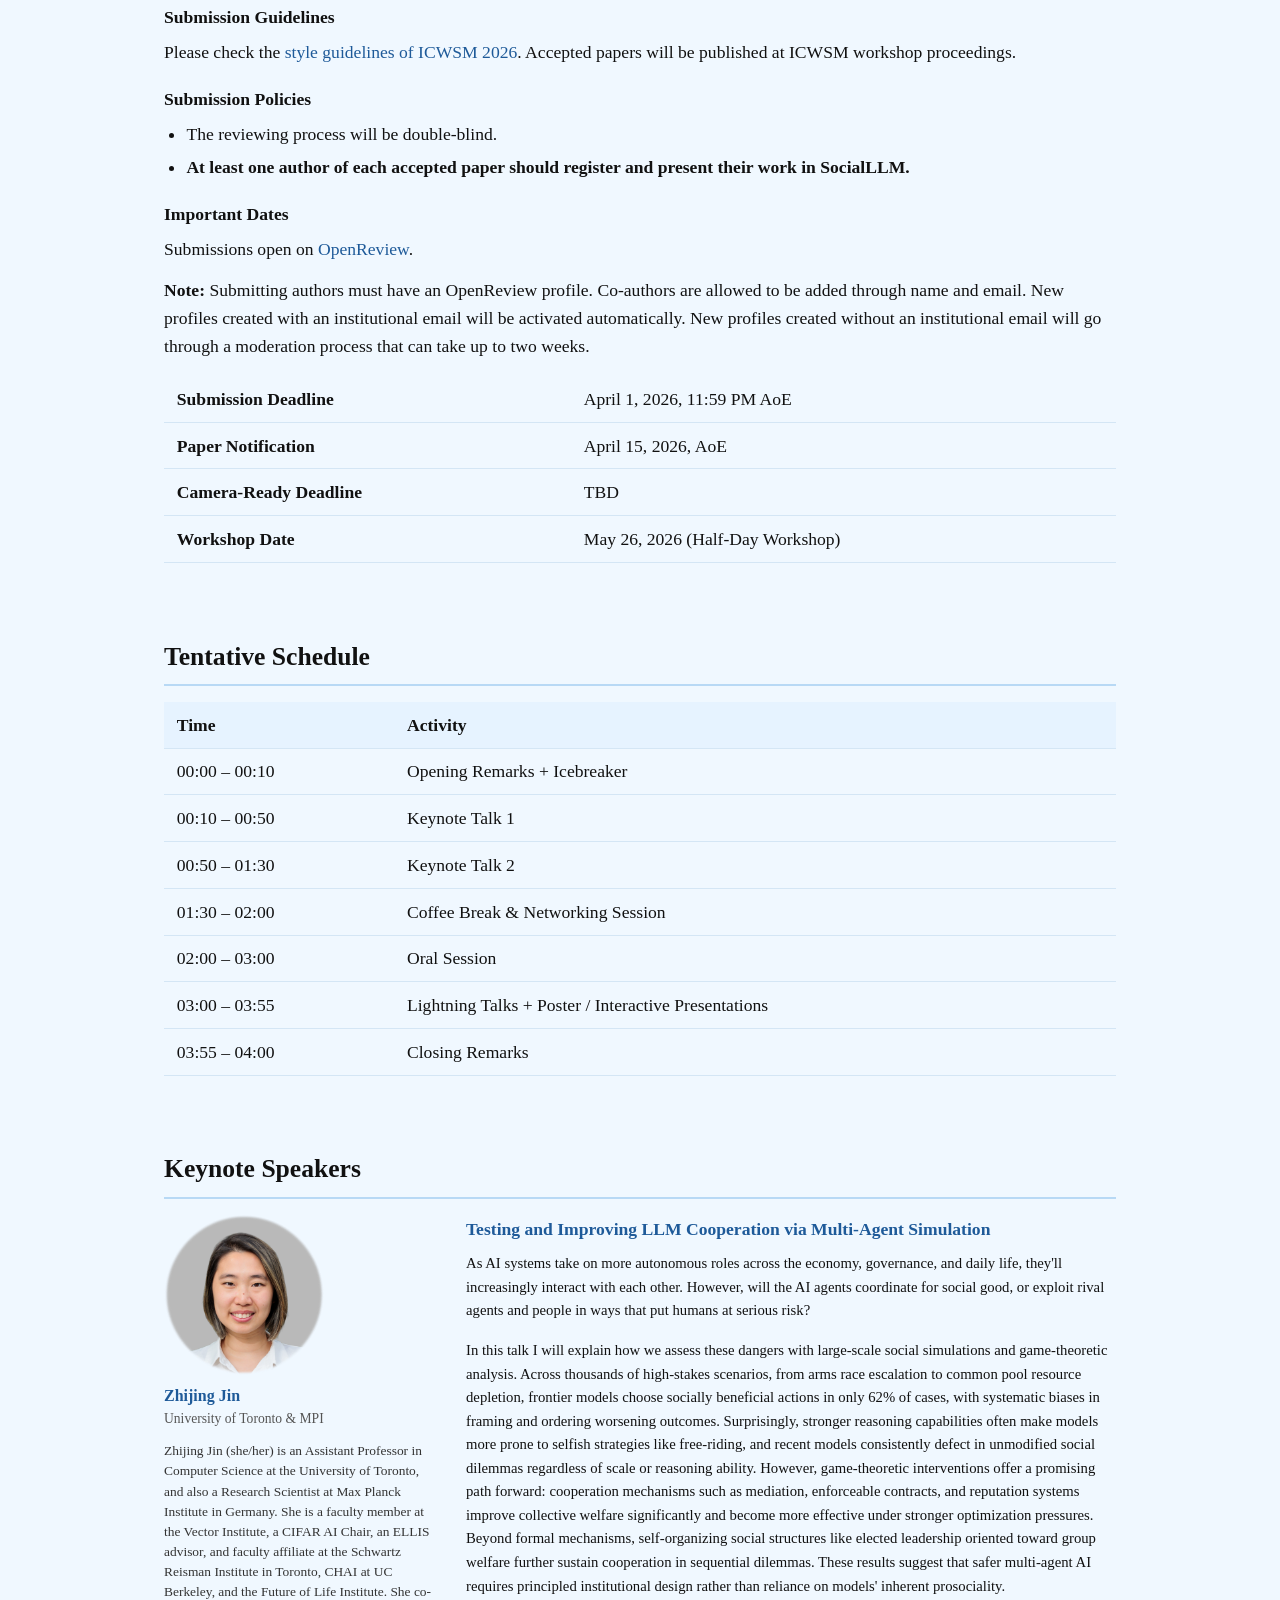
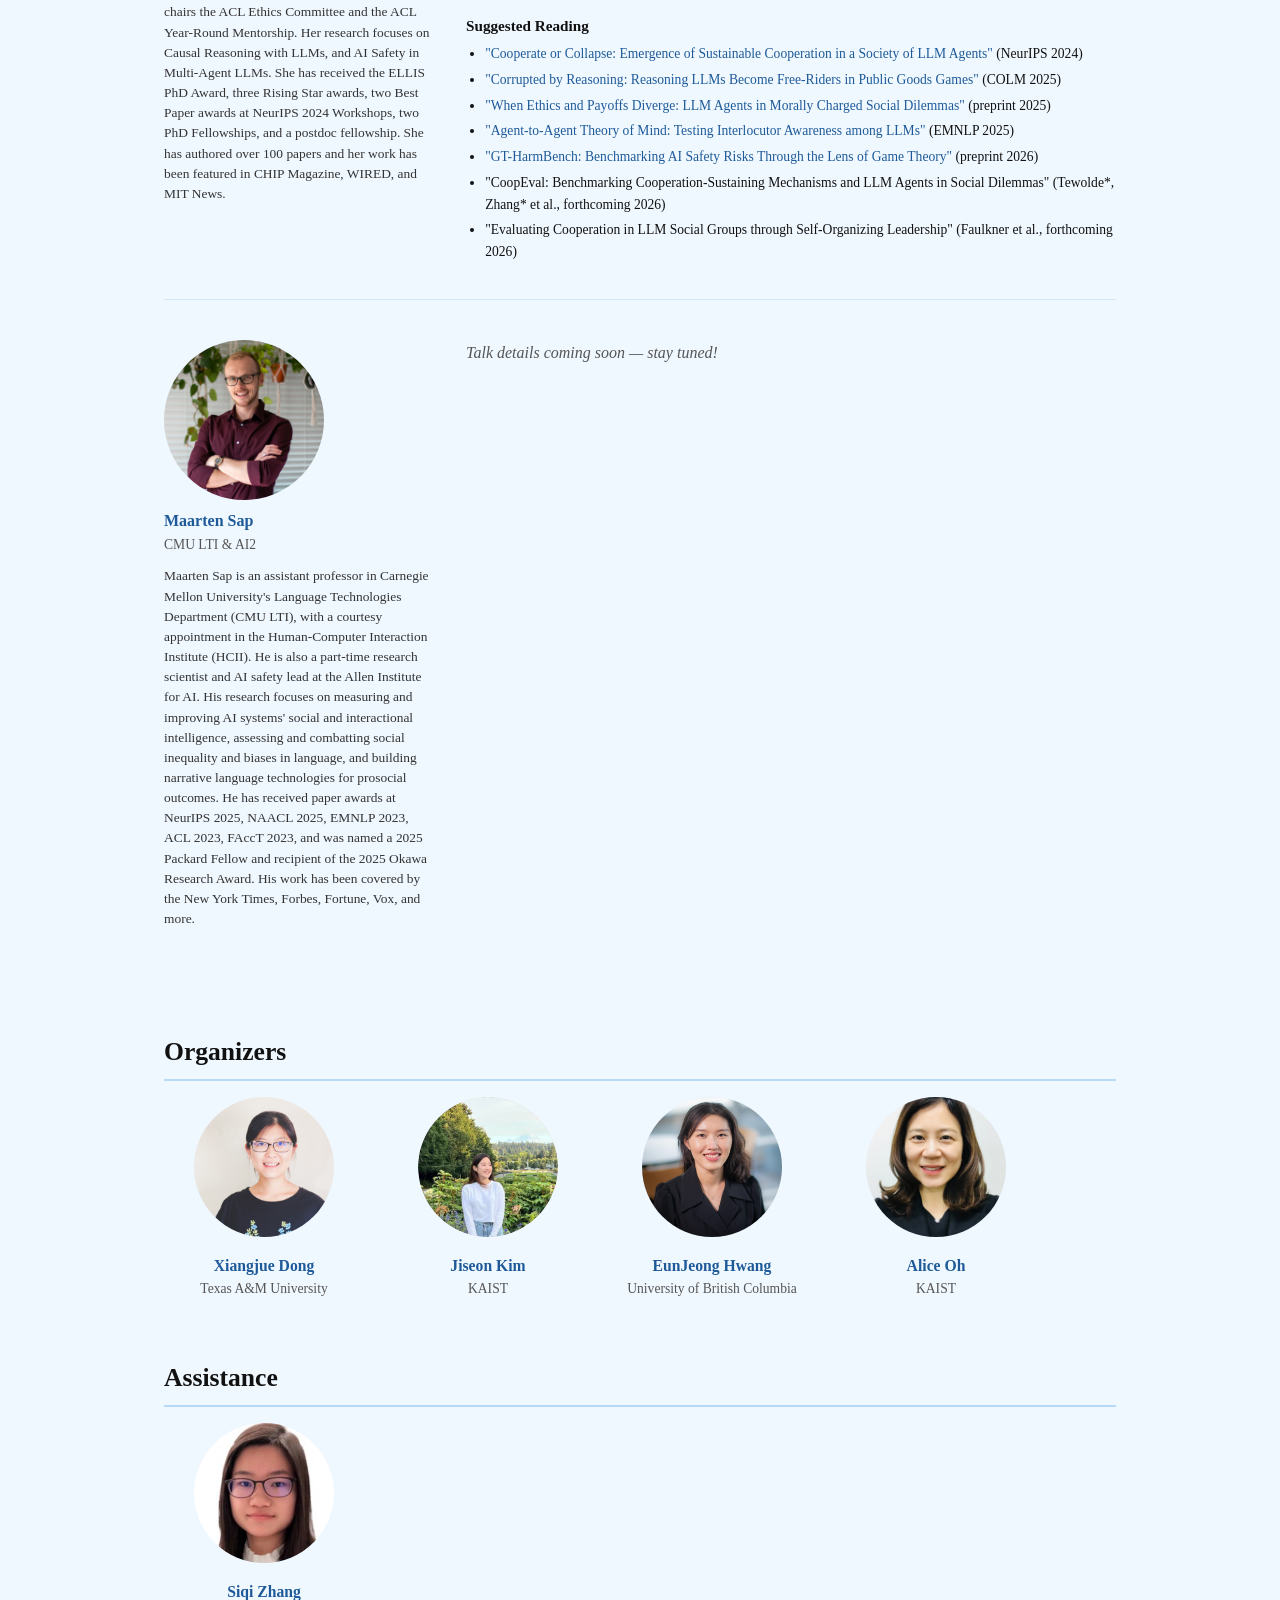
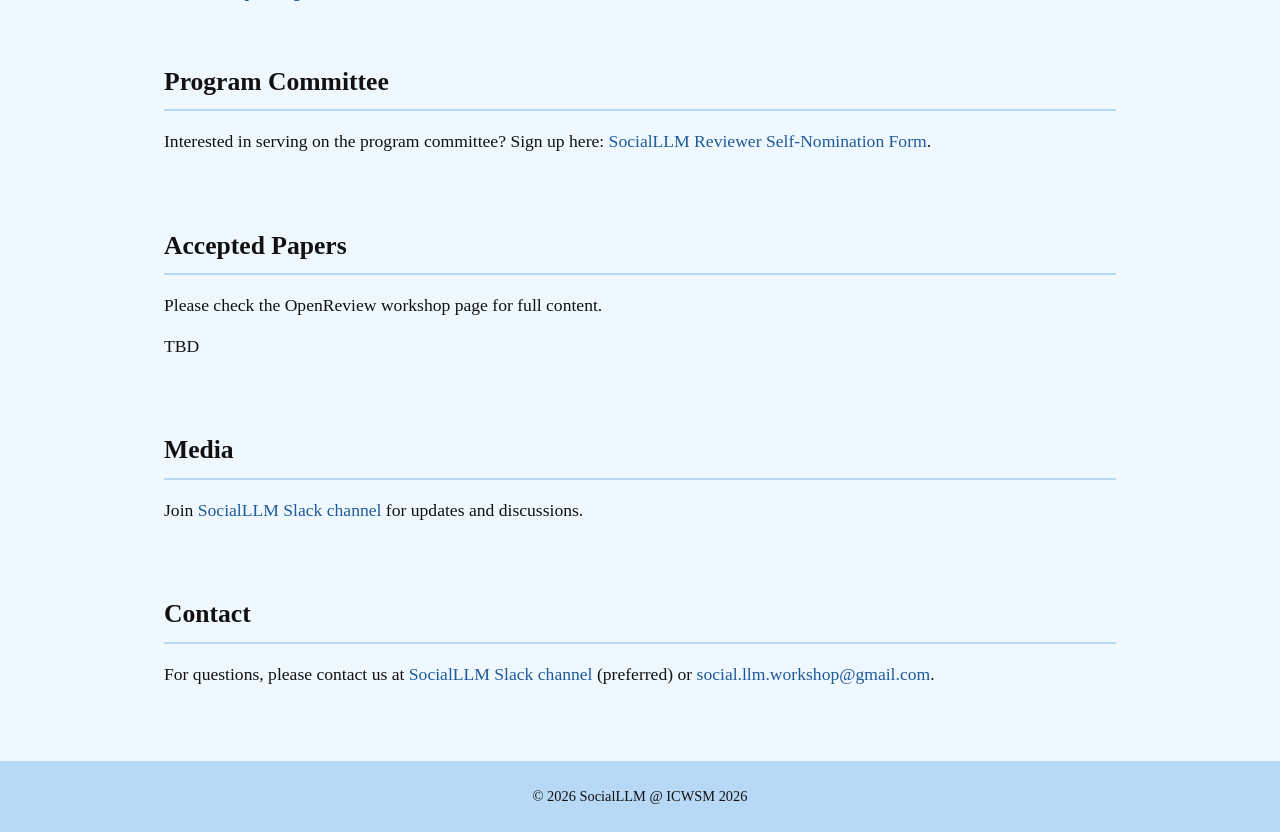
==== commit 1d0f7edd: "Added speaker info" ====
--- a/index.html
+++ b/index.html
@@ -155,25 +155,57 @@
       <!-- Keynote Speakers -->
       <section id="speakers">
         <h2>Keynote Speakers</h2>
-        <div class="people-row">
-
-          <div class="person-card">
+
+        <!-- Zhijing Jin -->
+        <div class="speaker-entry">
+          <div class="speaker-left">
+            <a href="https://zhijing-jin.com">
+              <img src="data/images/people/zhijing_jin.png" alt="Zhijing Jin" />
+            </a>
+            <div class="name"><a href="https://zhijing-jin.com">Zhijing Jin</a></div>
+            <div class="affil">University of Toronto &amp; MPI</div>
+            <p class="bio">
+              Zhijing Jin (she/her) is an Assistant Professor in Computer Science at the University of Toronto, and also a Research Scientist at Max Planck Institute in Germany. She is a faculty member at the Vector Institute, a CIFAR AI Chair, an ELLIS advisor, and faculty affiliate at the Schwartz Reisman Institute in Toronto, CHAI at UC Berkeley, and the Future of Life Institute. She co-chairs the ACL Ethics Committee and the ACL Year-Round Mentorship. Her research focuses on Causal Reasoning with LLMs, and AI Safety in Multi-Agent LLMs. She has received the ELLIS PhD Award, three Rising Star awards, two Best Paper awards at NeurIPS 2024 Workshops, two PhD Fellowships, and a postdoc fellowship. She has authored over 100 papers and her work has been featured in CHIP Magazine, WIRED, and MIT News.
+            </p>
+          </div>
+          <div class="speaker-right">
+            <div class="talk-title">Testing and Improving LLM Cooperation via Multi-Agent Simulation</div>
+            <p class="talk-abstract">
+              As AI systems take on more autonomous roles across the economy, governance, and daily life, they'll increasingly interact with each other. However, will the AI agents coordinate for social good, or exploit rival agents and people in ways that put humans at serious risk?
+            </p>
+            <p class="talk-abstract">
+              In this talk I will explain how we assess these dangers with large-scale social simulations and game-theoretic analysis. Across thousands of high-stakes scenarios, from arms race escalation to common pool resource depletion, frontier models choose socially beneficial actions in only 62% of cases, with systematic biases in framing and ordering worsening outcomes. Surprisingly, stronger reasoning capabilities often make models more prone to selfish strategies like free-riding, and recent models consistently defect in unmodified social dilemmas regardless of scale or reasoning ability. However, game-theoretic interventions offer a promising path forward: cooperation mechanisms such as mediation, enforceable contracts, and reputation systems improve collective welfare significantly and become more effective under stronger optimization pressures. Beyond formal mechanisms, self-organizing social structures like elected leadership oriented toward group welfare further sustain cooperation in sequential dilemmas. These results suggest that safer multi-agent AI requires principled institutional design rather than reliance on models' inherent prosociality.
+            </p>
+            <div class="reading-header">Suggested Reading</div>
+            <ul class="reading-list">
+              <li><a href="https://arxiv.org/abs/2404.16698">"Cooperate or Collapse: Emergence of Sustainable Cooperation in a Society of LLM Agents"</a> (NeurIPS 2024)</li>
+              <li><a href="https://arxiv.org/abs/2506.23276">"Corrupted by Reasoning: Reasoning LLMs Become Free-Riders in Public Goods Games"</a> (COLM 2025)</li>
+              <li><a href="https://arxiv.org/abs/2505.19212">"When Ethics and Payoffs Diverge: LLM Agents in Morally Charged Social Dilemmas"</a> (preprint 2025)</li>
+              <li><a href="https://arxiv.org/abs/2506.22957">"Agent-to-Agent Theory of Mind: Testing Interlocutor Awareness among LLMs"</a> (EMNLP 2025)</li>
+              <li><a href="https://arxiv.org/abs/2602.12316">"GT-HarmBench: Benchmarking AI Safety Risks Through the Lens of Game Theory"</a> (preprint 2026)</li>
+              <li>"CoopEval: Benchmarking Cooperation-Sustaining Mechanisms and LLM Agents in Social Dilemmas" (Tewolde*, Zhang* et al., forthcoming 2026)</li>
+              <li>"Evaluating Cooperation in LLM Social Groups through Self-Organizing Leadership" (Faulkner et al., forthcoming 2026)</li>
+            </ul>
+          </div>
+        </div>
+
+        <!-- Maarten Sap -->
+        <div class="speaker-entry">
+          <div class="speaker-left">
             <a href="https://maartensap.com">
               <img src="data/images/people/maarten_sap.jpg" alt="Maarten Sap" />
             </a>
             <div class="name"><a href="https://maartensap.com">Maarten Sap</a></div>
             <div class="affil">CMU LTI &amp; AI2</div>
-          </div>
-
-          <div class="person-card">
-            <a href="https://zhijing-jin.com">
-              <img src="data/images/people/zhijing_jin.png" alt="Zhijing Jin" />
-            </a>
-            <div class="name"><a href="https://zhijing-jin.com">Zhijing Jin</a></div>
-            <div class="affil">University of Toronto &amp; MPI</div>
-          </div>
-
+            <p class="bio">
+              Maarten Sap is an assistant professor in Carnegie Mellon University's Language Technologies Department (CMU LTI), with a courtesy appointment in the Human-Computer Interaction Institute (HCII). He is also a part-time research scientist and AI safety lead at the Allen Institute for AI. His research focuses on measuring and improving AI systems' social and interactional intelligence, assessing and combatting social inequality and biases in language, and building narrative language technologies for prosocial outcomes. He has received paper awards at NeurIPS 2025, NAACL 2025, EMNLP 2023, ACL 2023, FAccT 2023, and was named a 2025 Packard Fellow and recipient of the 2025 Okawa Research Award. His work has been covered by the New York Times, Forbes, Fortune, Vox, and more.
+            </p>
+          </div>
+          <div class="speaker-right">
+            <p class="talk-stay-tuned">Talk details coming soon — stay tuned!</p>
+          </div>
         </div>
+
       </section>
 
       <!-- Organizers -->
--- a/style.css
+++ b/style.css
@@ -6,6 +6,7 @@
 
 body {
   font-family: "Palatino Linotype", "Book Antiqua", Palatino, serif;
+  font-size: 1.1rem;
   color: #111;
   background: #F0F8FF;
   line-height: 1.6;
@@ -56,7 +57,7 @@
 .hero {
   position: relative;
   overflow: hidden;
-  background: url('./data/images/Los_Angeles_with_Mount_Baldy.jpg') center 50% / cover no-repeat;
+  background: #1a2a3a url('./data/images/Los_Angeles_with_Mount_Baldy.jpg') center 50% / cover no-repeat;
   min-height: 380px;
   display: flex;
   align-items: center;
@@ -187,6 +188,96 @@
 .person-card .affil {
   font-size: 0.85rem;
   color: #555;
+}
+
+/* ---- Keynote speaker entries ---- */
+.speaker-entry {
+  display: flex;
+  gap: 2rem;
+  margin-bottom: 2.5rem;
+  padding-bottom: 2rem;
+  border-bottom: 1px solid #d4e6f5;
+}
+
+.speaker-entry:last-child {
+  border-bottom: none;
+  margin-bottom: 0;
+}
+
+.speaker-left {
+  flex: 0 0 270px;
+  text-align: left;
+}
+
+.speaker-left img {
+  width: 160px;
+  height: 160px;
+  border-radius: 50%;
+  object-fit: cover;
+  display: block;
+  transition: filter 0.25s;
+}
+
+.speaker-left img:hover { filter: brightness(1.15); }
+
+.speaker-left .name {
+  font-weight: 600;
+  margin-top: 0.5rem;
+  font-size: 1rem;
+}
+
+.speaker-left .affil {
+  font-size: 0.85rem;
+  color: #555;
+  margin-bottom: 0.7rem;
+}
+
+.speaker-left .bio {
+  font-size: 0.84rem;
+  color: #333;
+  line-height: 1.5;
+}
+
+.speaker-right {
+  flex: 1;
+}
+
+.speaker-right .talk-title {
+  font-size: 1.1rem;
+  font-weight: 700;
+  margin-bottom: 0.6rem;
+  color: #1e5a99;
+}
+
+.speaker-right .talk-abstract {
+  font-size: 0.92rem;
+  margin-bottom: 1rem;
+}
+
+.speaker-right .reading-header {
+  font-size: 0.95rem;
+  font-weight: 600;
+  margin-bottom: 0.3rem;
+}
+
+.speaker-right .reading-list {
+  font-size: 0.85rem;
+  margin: 0 0 0 1.2rem;
+}
+
+.speaker-right .reading-list li {
+  margin-bottom: 0.25rem;
+}
+
+.talk-stay-tuned {
+  font-style: italic;
+  color: #555;
+  font-size: 1rem;
+}
+
+@media screen and (max-width: 700px) {
+  .speaker-entry { flex-direction: column; }
+  .speaker-left { flex: none; }
 }
 
 /* ---- Footer ---- */
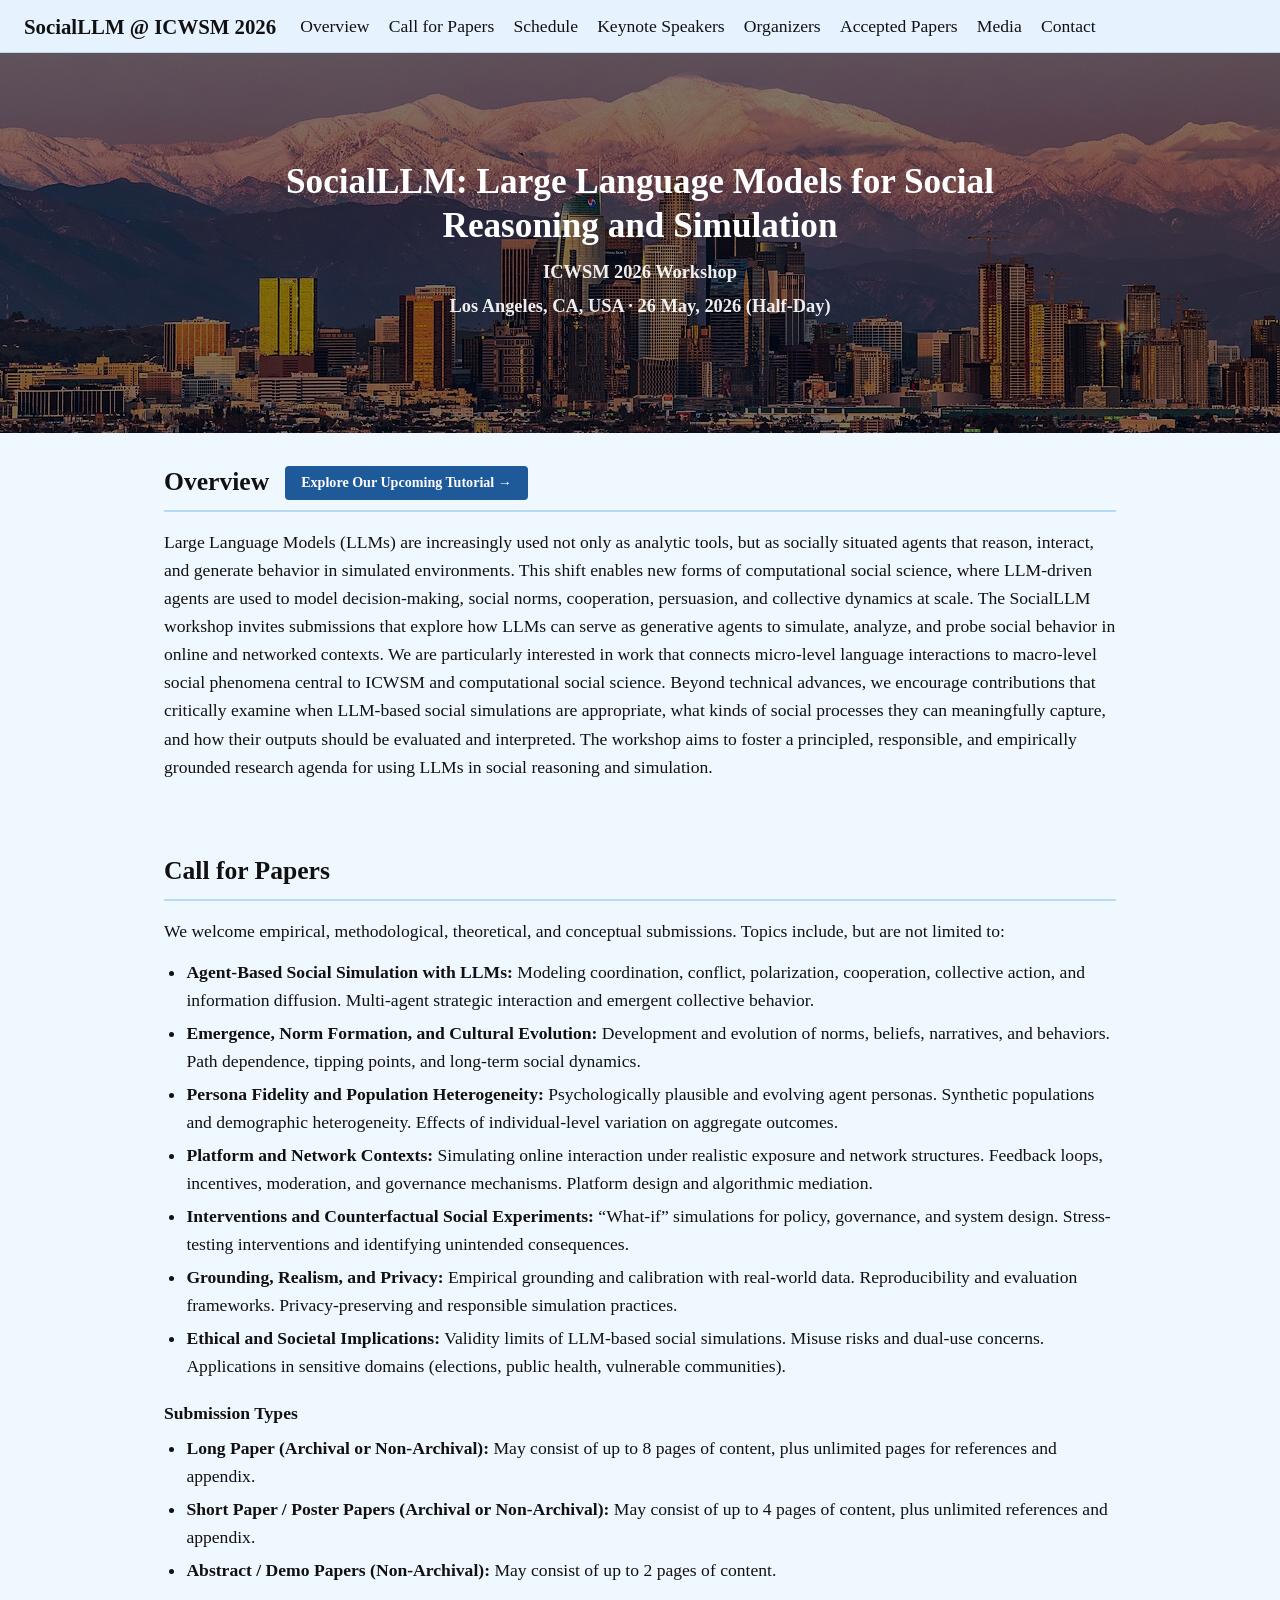
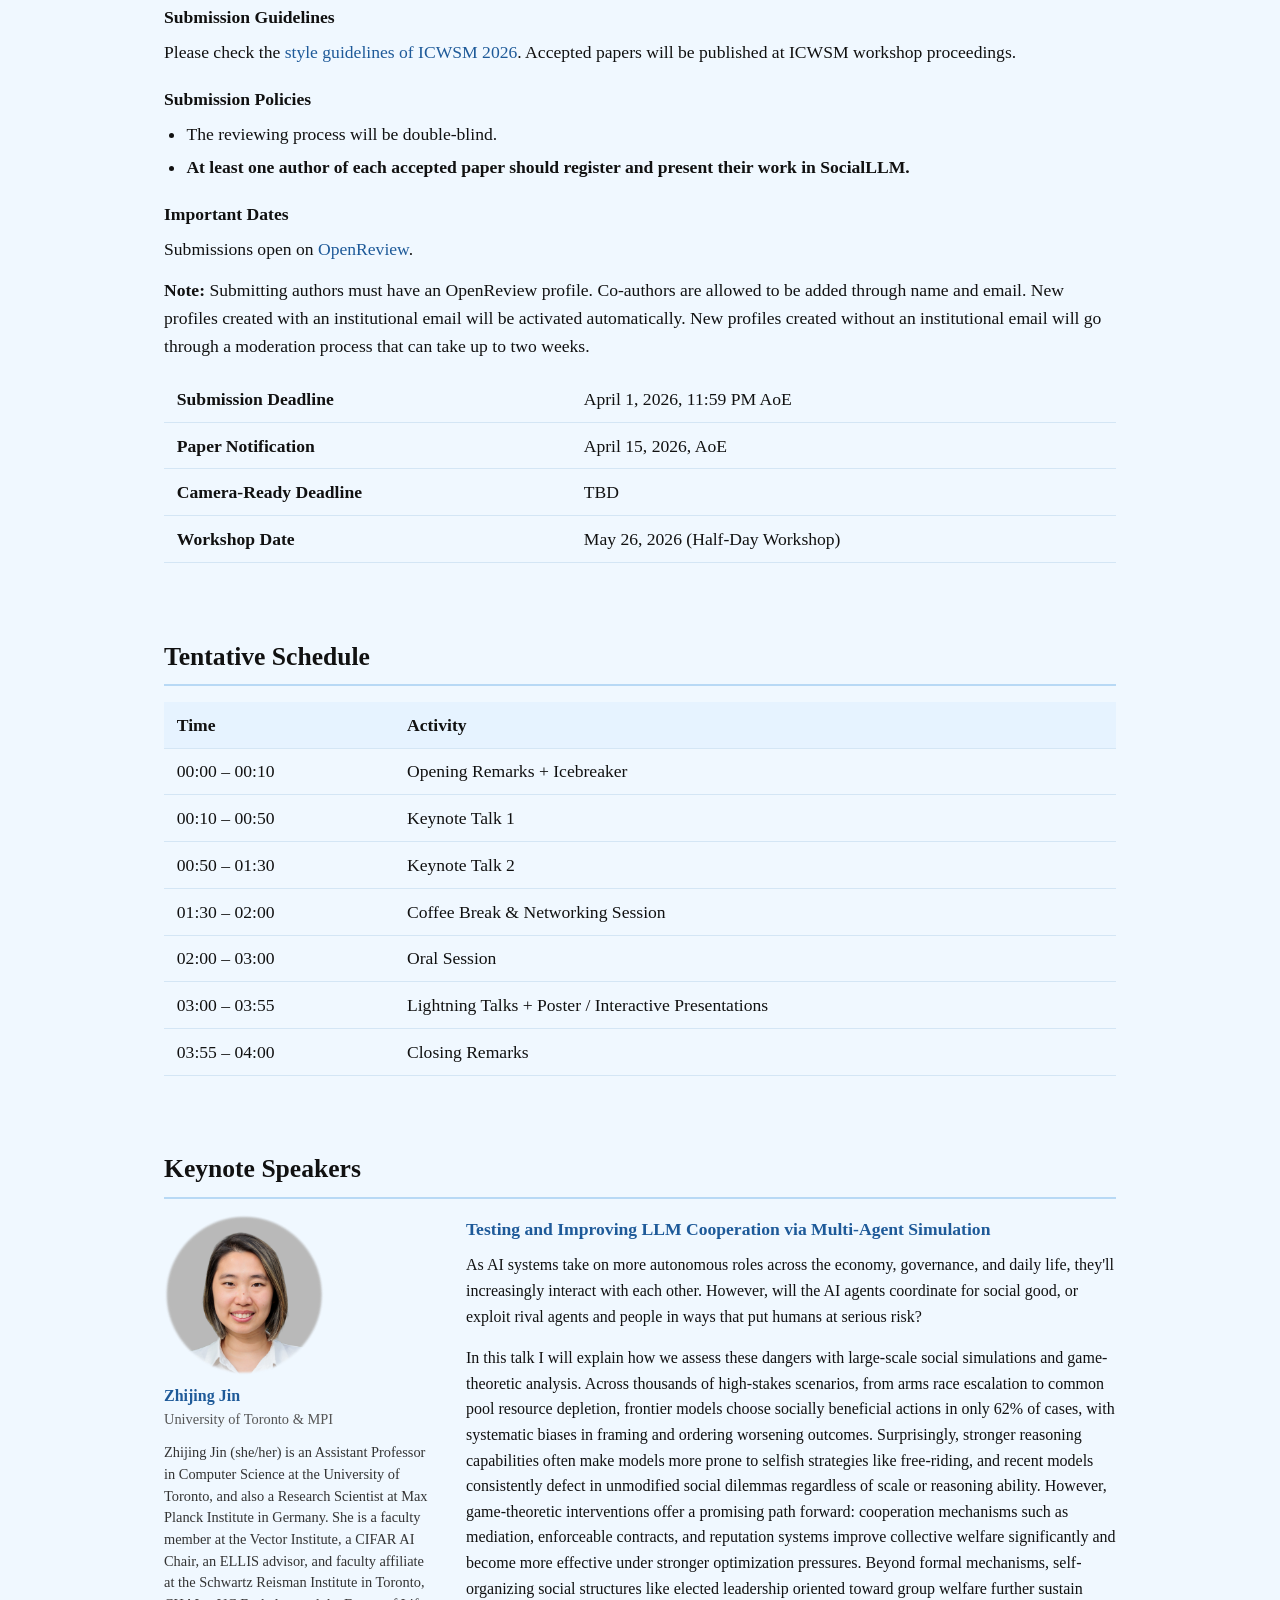
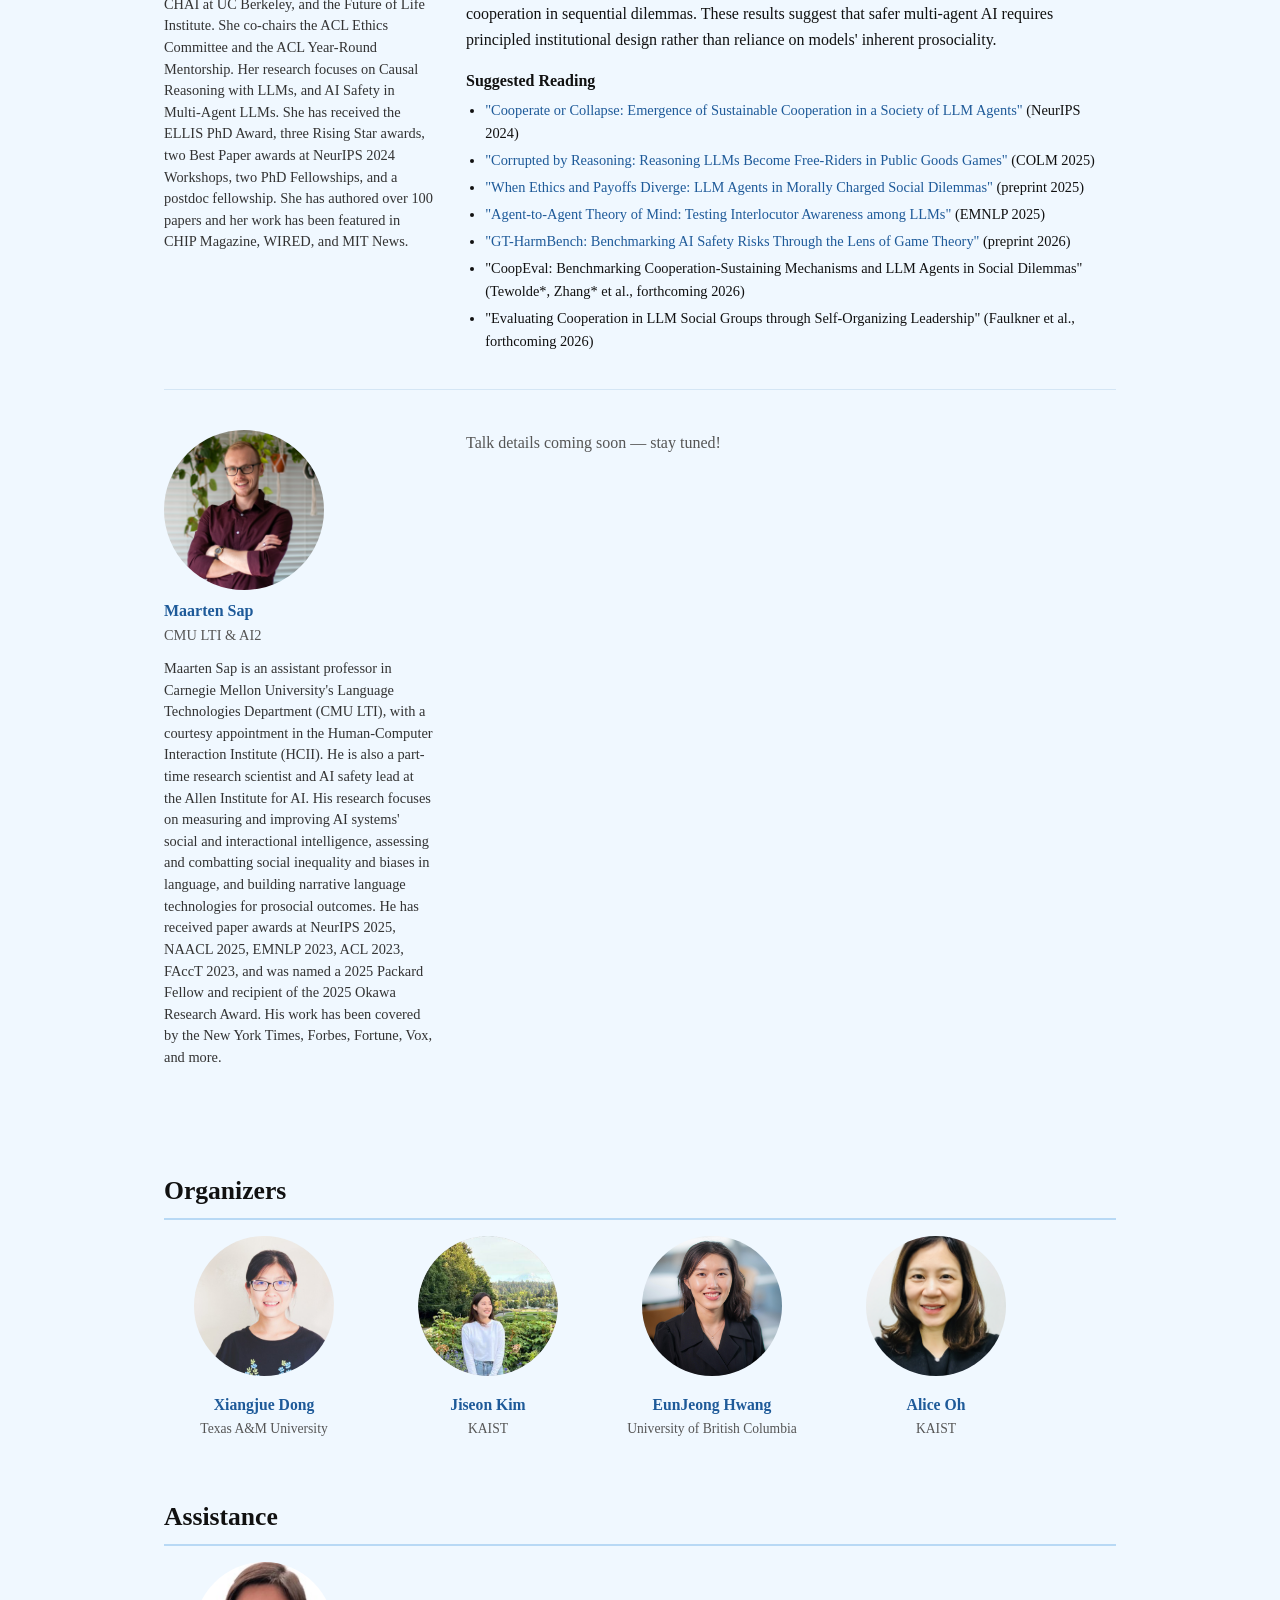
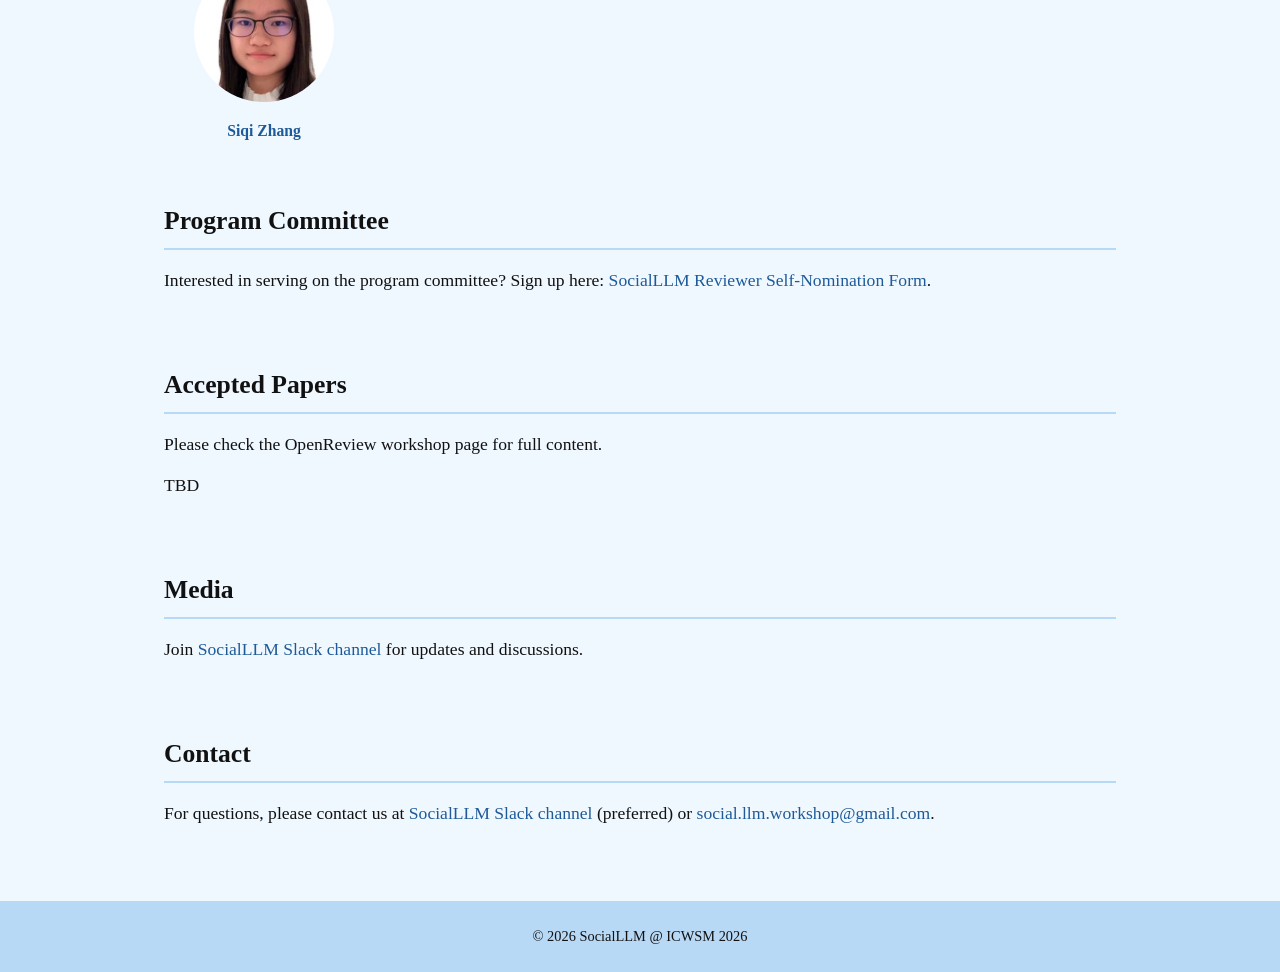
==== commit d6a22ea4: "Added tutorial page" ====
--- a/index.html
+++ b/index.html
@@ -39,7 +39,10 @@
 
       <!-- Overview -->
       <section id="overview">
-        <h2>Overview</h2>
+        <div class="section-title-row">
+          <h2>Overview</h2>
+          <a href="tutorial.html" class="btn-tutorial">Explore Our Upcoming Tutorial &rarr;</a>
+        </div>
         <p>
           Large Language Models (LLMs) are increasingly used not only as analytic tools, but as socially situated agents that reason, interact, and generate behavior in simulated environments. This shift enables new forms of computational social science, where LLM-driven agents are used to model decision-making, social norms, cooperation, persuasion, and collective dynamics at scale. The SocialLLM workshop invites submissions that explore how LLMs can serve as generative agents to simulate, analyze, and probe social behavior in online and networked contexts. We are particularly interested in work that connects micro-level language interactions to macro-level social phenomena central to ICWSM and computational social science. Beyond technical advances, we encourage contributions that critically examine when LLM-based social simulations are appropriate, what kinds of social processes they can meaningfully capture, and how their outputs should be evaluated and interpreted. The workshop aims to foster a principled, responsible, and empirically grounded research agenda for using LLMs in social reasoning and simulation.
         </p>
--- a/style.css
+++ b/style.css
@@ -190,6 +190,51 @@
   color: #555;
 }
 
+/* ---- Tutorial reference list ---- */
+.reading-refs {
+  margin: 0.4rem 0 0 1.4rem;
+}
+
+.reading-refs li {
+  margin-bottom: 0.6rem;
+  font-size: 0.95rem;
+}
+
+/* ---- Section title row (title + button inline) ---- */
+.section-title-row {
+  display: flex;
+  align-items: center;
+  gap: 1rem;
+  border-bottom: 2px solid #B8D9F5;
+  padding-bottom: 0.4rem;
+  margin-bottom: 1rem;
+  flex-wrap: wrap;
+}
+
+.section-title-row h2 {
+  border-bottom: none;
+  padding-bottom: 0;
+  margin-bottom: 0;
+}
+
+.btn-tutorial {
+  display: inline-block;
+  background: #1e5a99;
+  color: #fff;
+  padding: 0.35rem 1rem;
+  border-radius: 4px;
+  font-size: 0.88rem;
+  font-weight: 600;
+  text-decoration: none;
+  transition: background 0.2s;
+  white-space: nowrap;
+}
+
+.btn-tutorial:hover {
+  background: #0d3d6b;
+  color: #fff;
+}
+
 /* ---- Keynote speaker entries ---- */
 .speaker-entry {
   display: flex;
@@ -227,13 +272,13 @@
 }
 
 .speaker-left .affil {
-  font-size: 0.85rem;
+  font-size: 0.9rem;
   color: #555;
   margin-bottom: 0.7rem;
 }
 
 .speaker-left .bio {
-  font-size: 0.84rem;
+  font-size: 0.9rem;
   color: #333;
   line-height: 1.5;
 }
@@ -250,18 +295,18 @@
 }
 
 .speaker-right .talk-abstract {
-  font-size: 0.92rem;
+  font-size: 1rem;
   margin-bottom: 1rem;
 }
 
 .speaker-right .reading-header {
-  font-size: 0.95rem;
+  font-size: 1rem;
   font-weight: 600;
   margin-bottom: 0.3rem;
 }
 
 .speaker-right .reading-list {
-  font-size: 0.85rem;
+  font-size: 0.9rem;
   margin: 0 0 0 1.2rem;
 }
 
@@ -270,7 +315,6 @@
 }
 
 .talk-stay-tuned {
-  font-style: italic;
   color: #555;
   font-size: 1rem;
 }
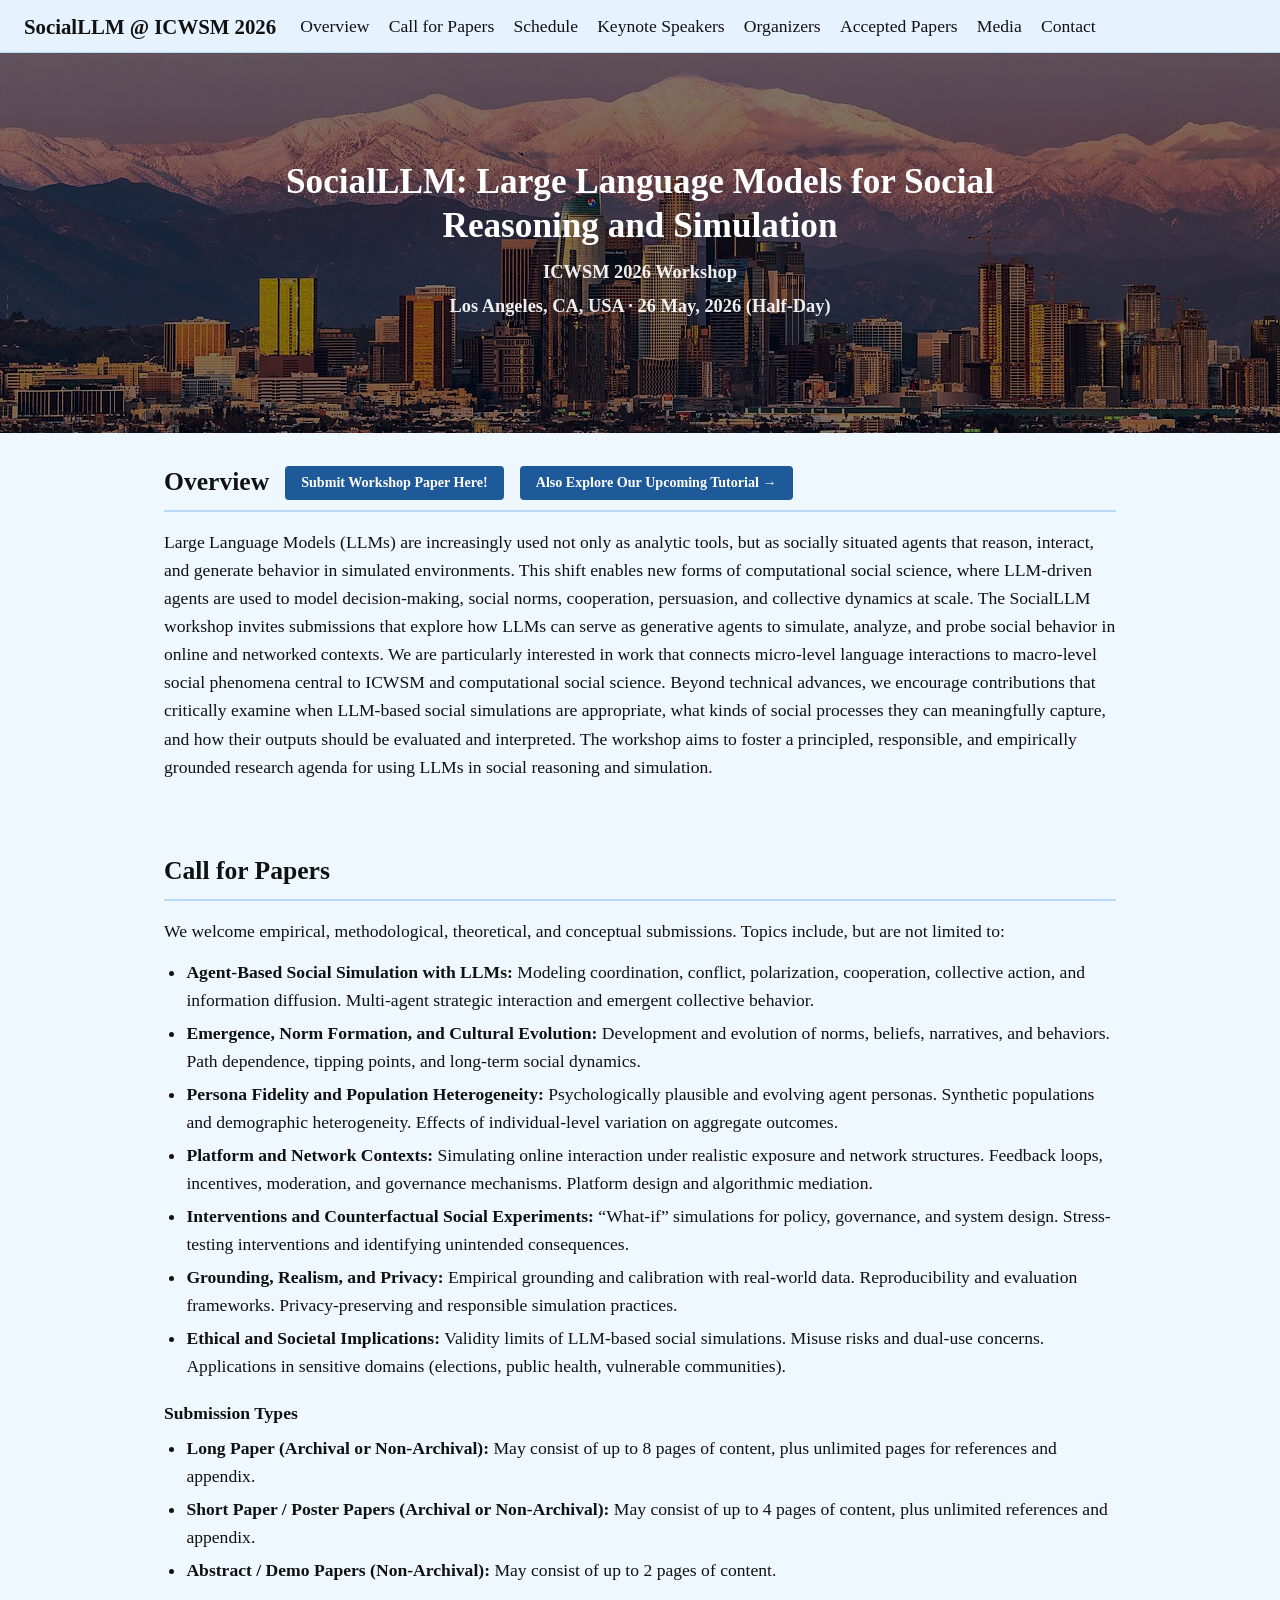
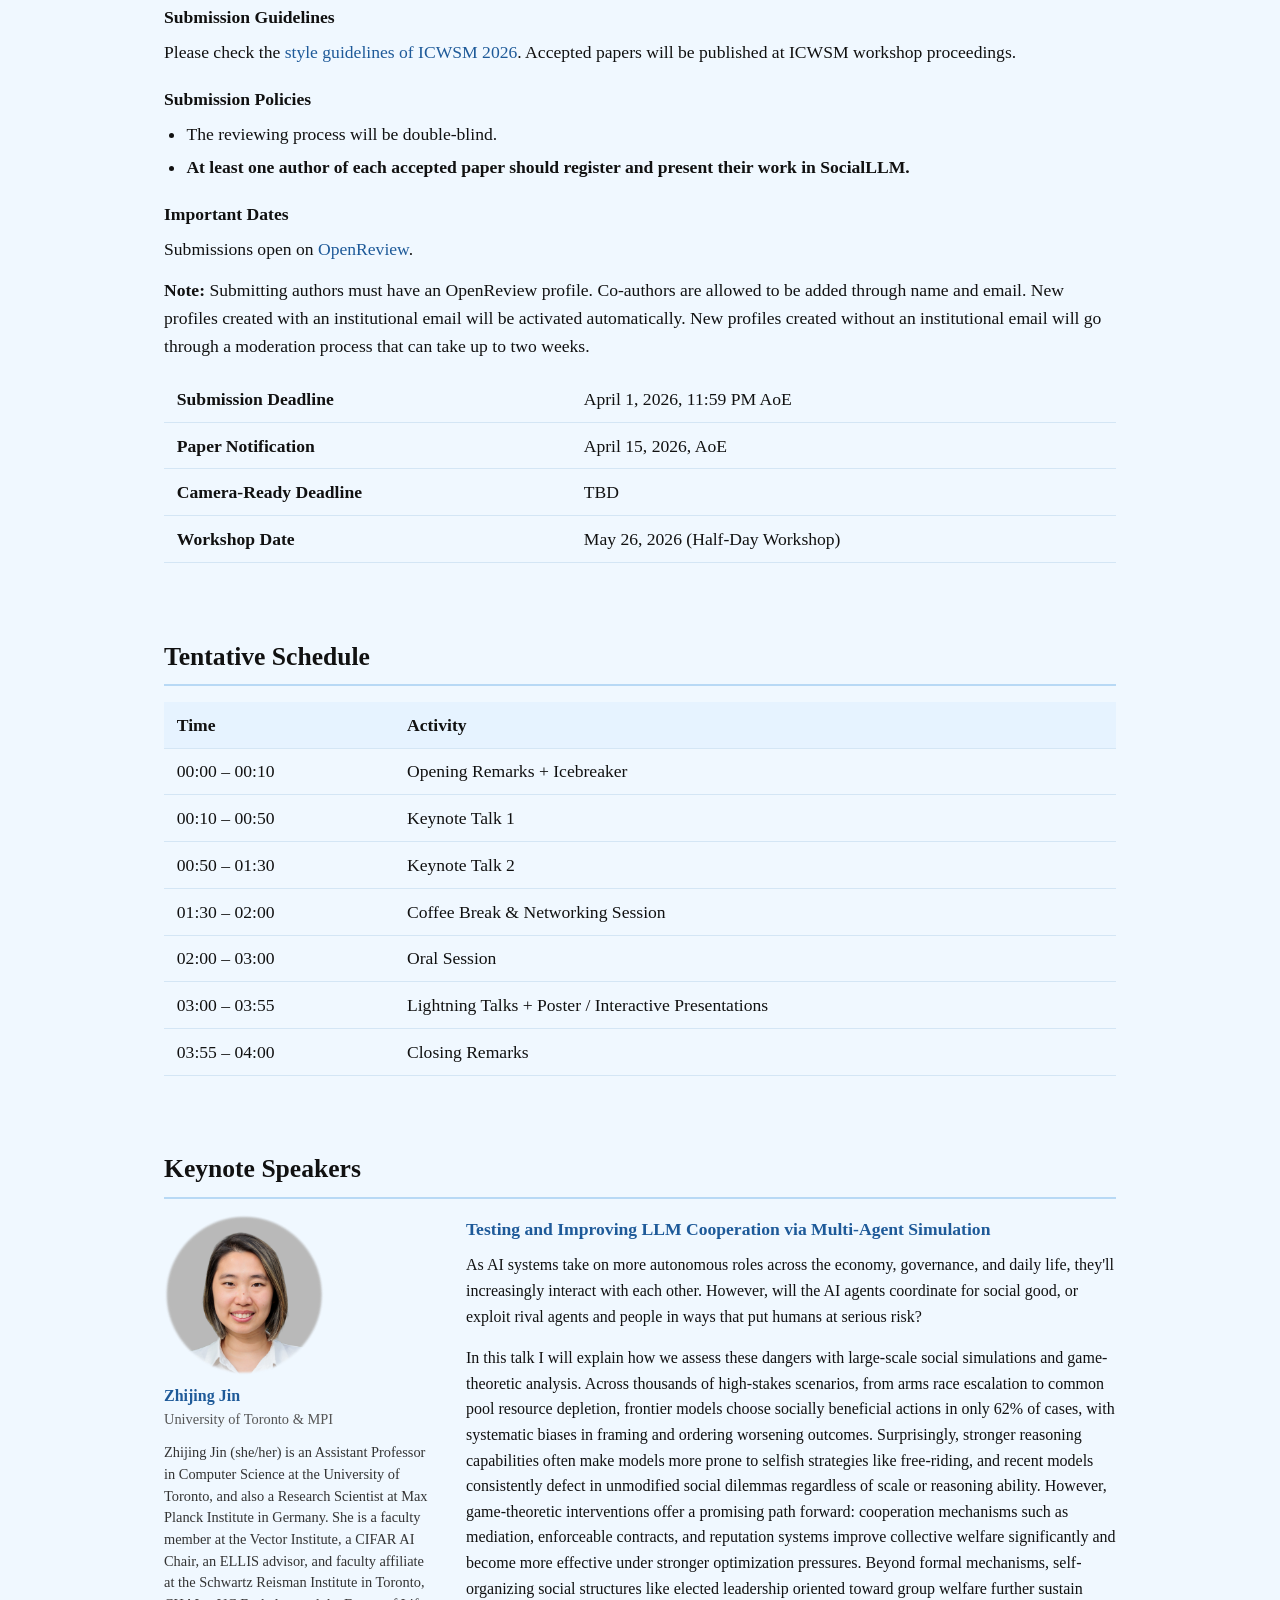
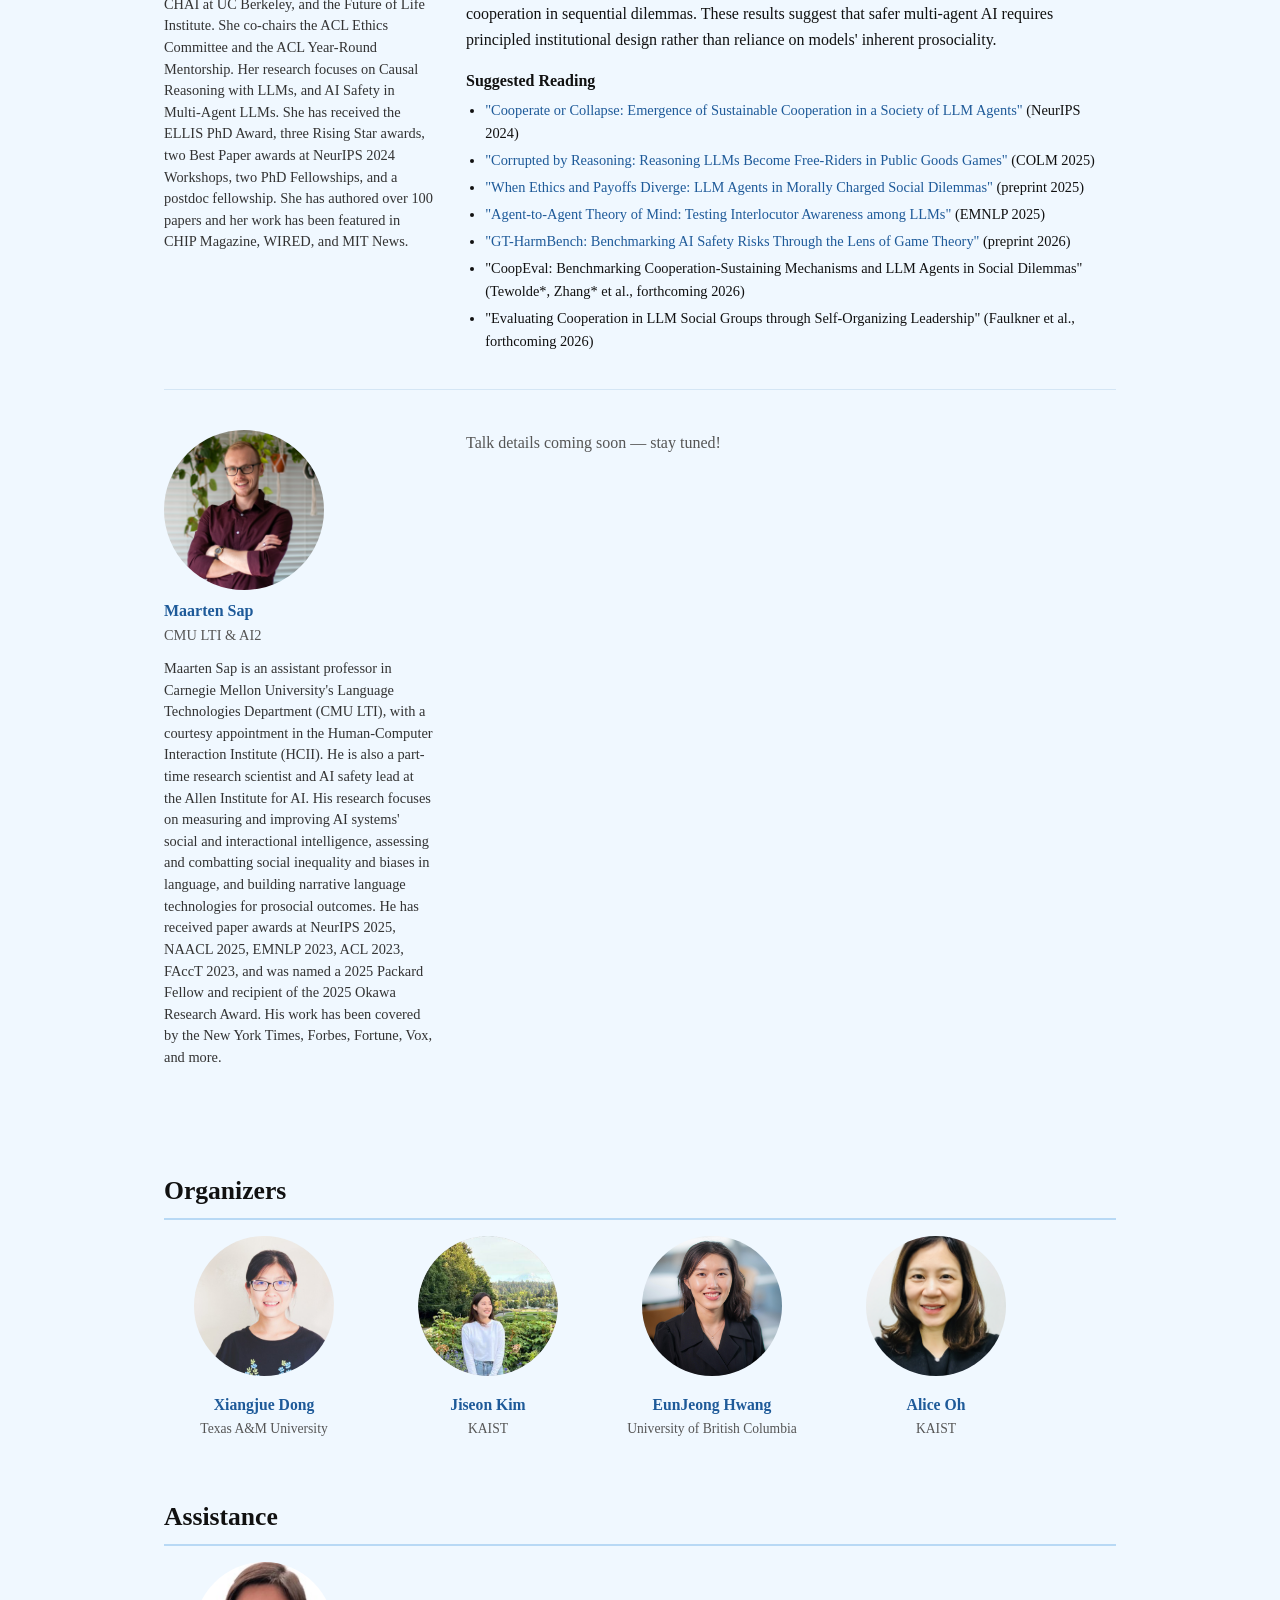
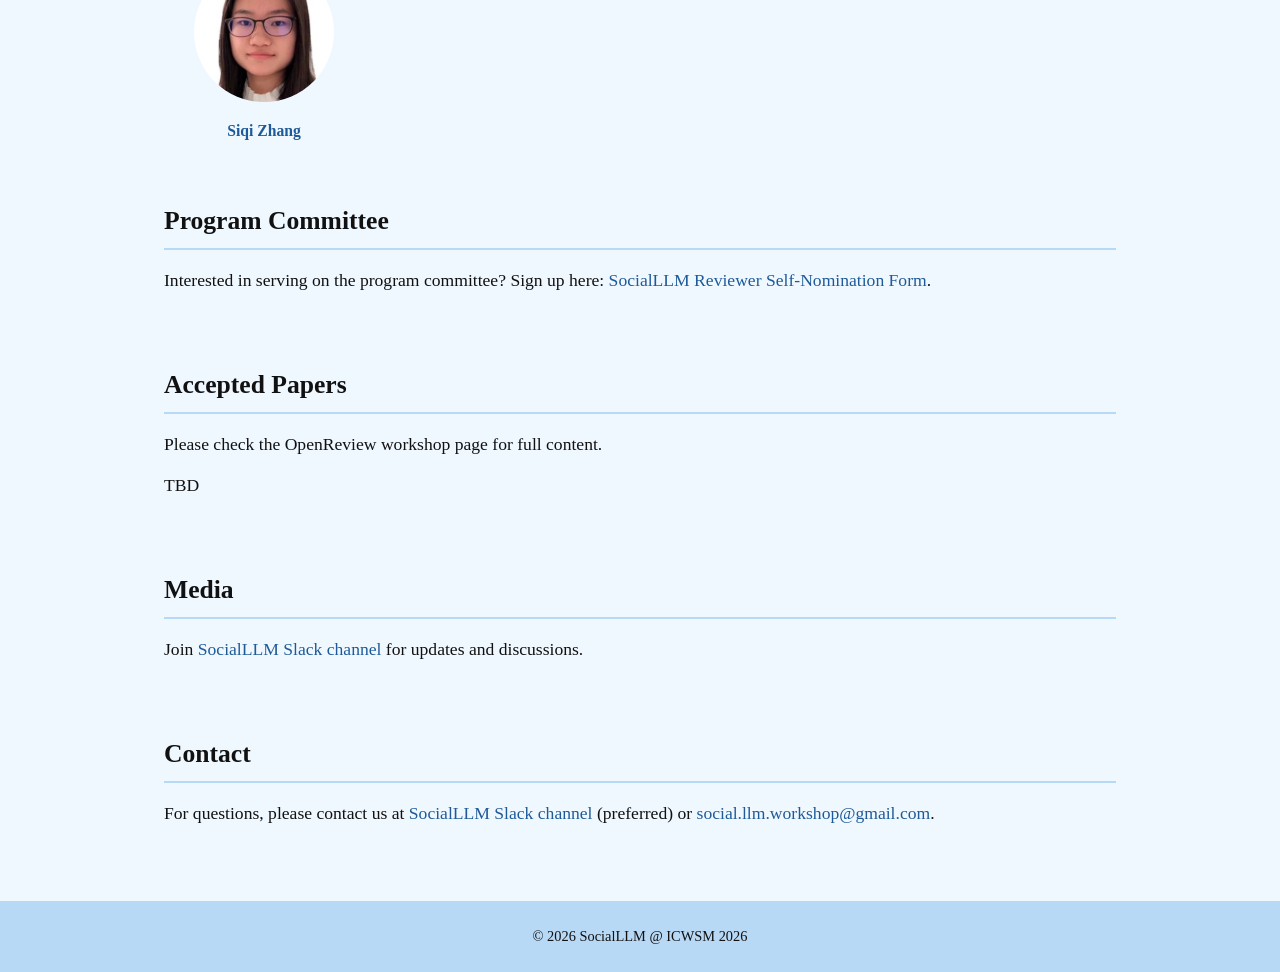
==== commit 4f314361: "Added OpenReview link" ====
--- a/index.html
+++ b/index.html
@@ -41,7 +41,8 @@
       <section id="overview">
         <div class="section-title-row">
           <h2>Overview</h2>
-          <a href="tutorial.html" class="btn-tutorial">Explore Our Upcoming Tutorial &rarr;</a>
+          <a href="https://openreview.net/group?id=ICWSM.org/2026/Workshop/SocialLLM#tab-recent-activity" class="btn-tutorial" target="_blank">Submit Workshop Paper Here!</a>
+          <a href="tutorial.html" class="btn-tutorial">Also Explore Our Upcoming Tutorial &rarr;</a>
         </div>
         <p>
           Large Language Models (LLMs) are increasingly used not only as analytic tools, but as socially situated agents that reason, interact, and generate behavior in simulated environments. This shift enables new forms of computational social science, where LLM-driven agents are used to model decision-making, social norms, cooperation, persuasion, and collective dynamics at scale. The SocialLLM workshop invites submissions that explore how LLMs can serve as generative agents to simulate, analyze, and probe social behavior in online and networked contexts. We are particularly interested in work that connects micro-level language interactions to macro-level social phenomena central to ICWSM and computational social science. Beyond technical advances, we encourage contributions that critically examine when LLM-based social simulations are appropriate, what kinds of social processes they can meaningfully capture, and how their outputs should be evaluated and interpreted. The workshop aims to foster a principled, responsible, and empirically grounded research agenda for using LLMs in social reasoning and simulation.
@@ -83,7 +84,7 @@
 
         <h4>Important Dates</h4>
         <p>
-          Submissions open on <a href="#">OpenReview</a>.
+          Submissions open on <a href="https://openreview.net/group?id=ICWSM.org/2026/Workshop/SocialLLM#tab-recent-activity">OpenReview</a>.
         </p>
         <p>
           <strong>Note:</strong> Submitting authors must have an OpenReview profile. Co-authors are allowed to be added through name and email.
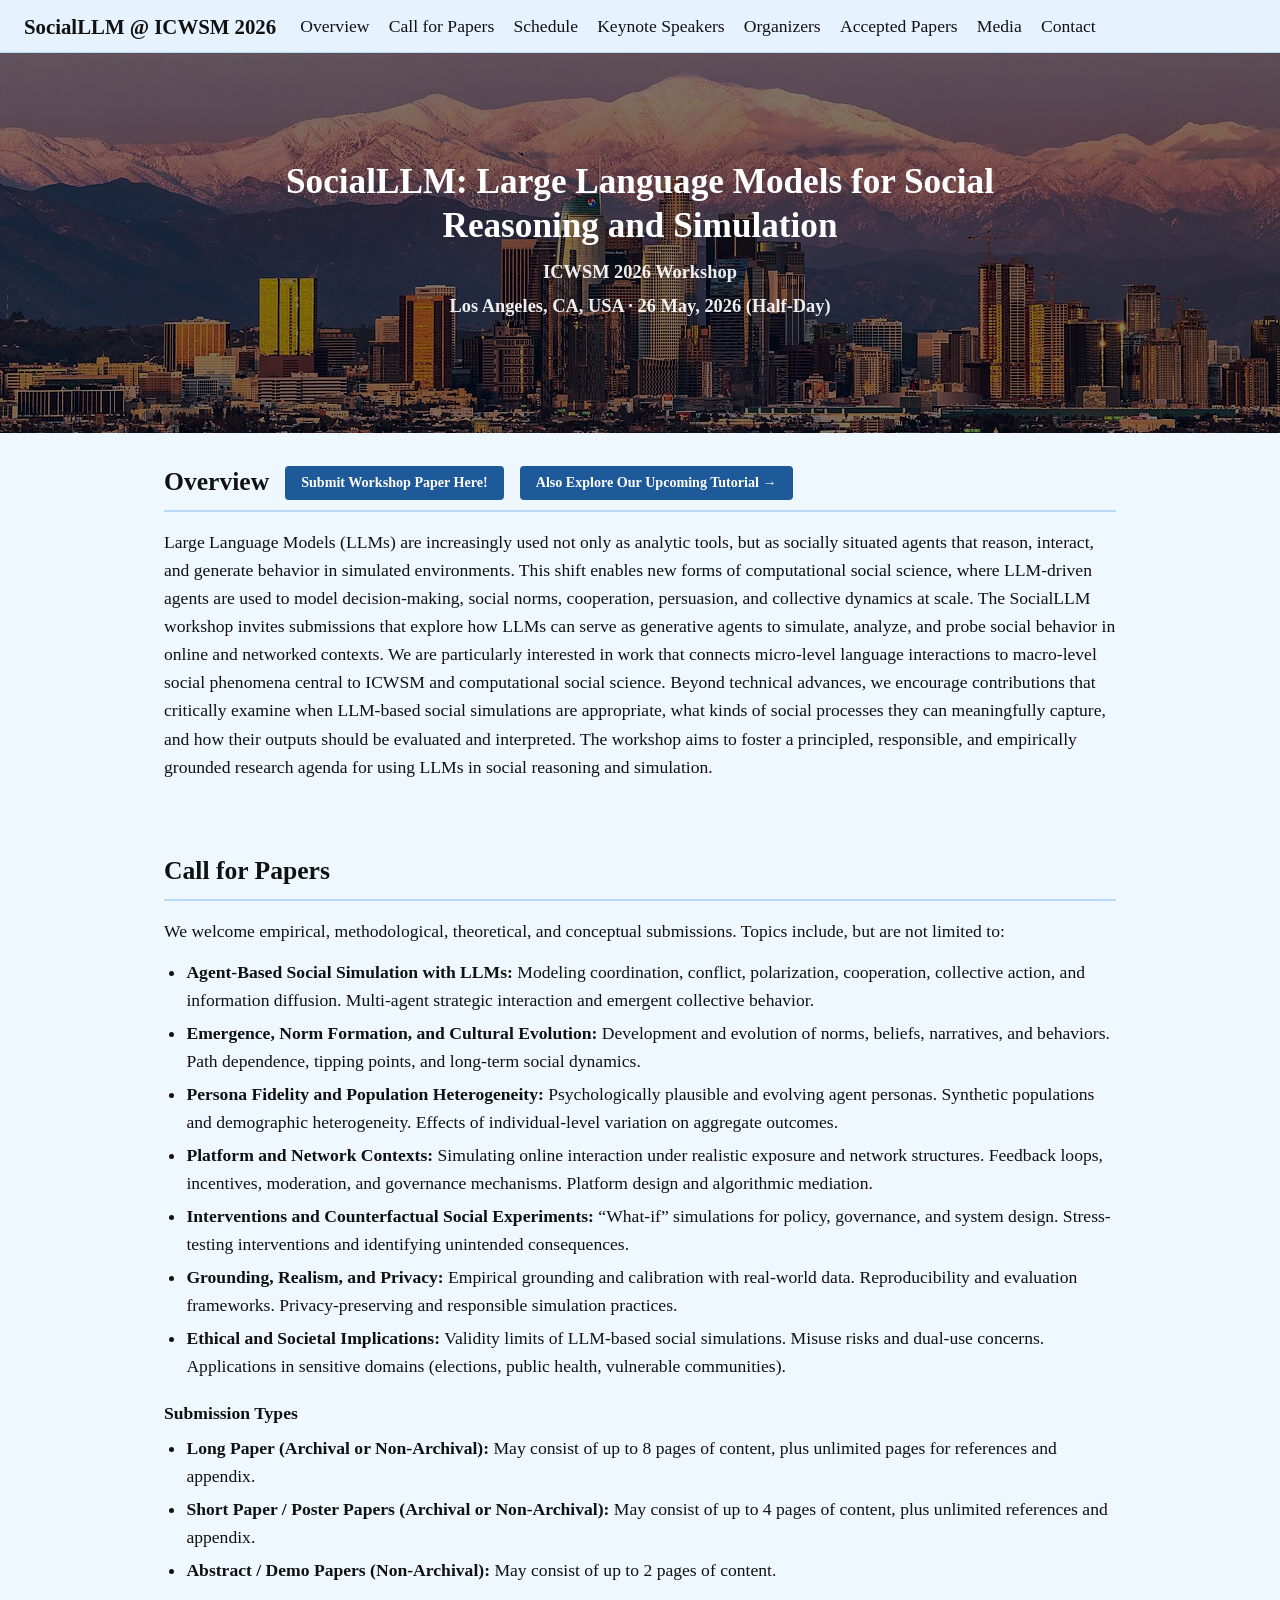
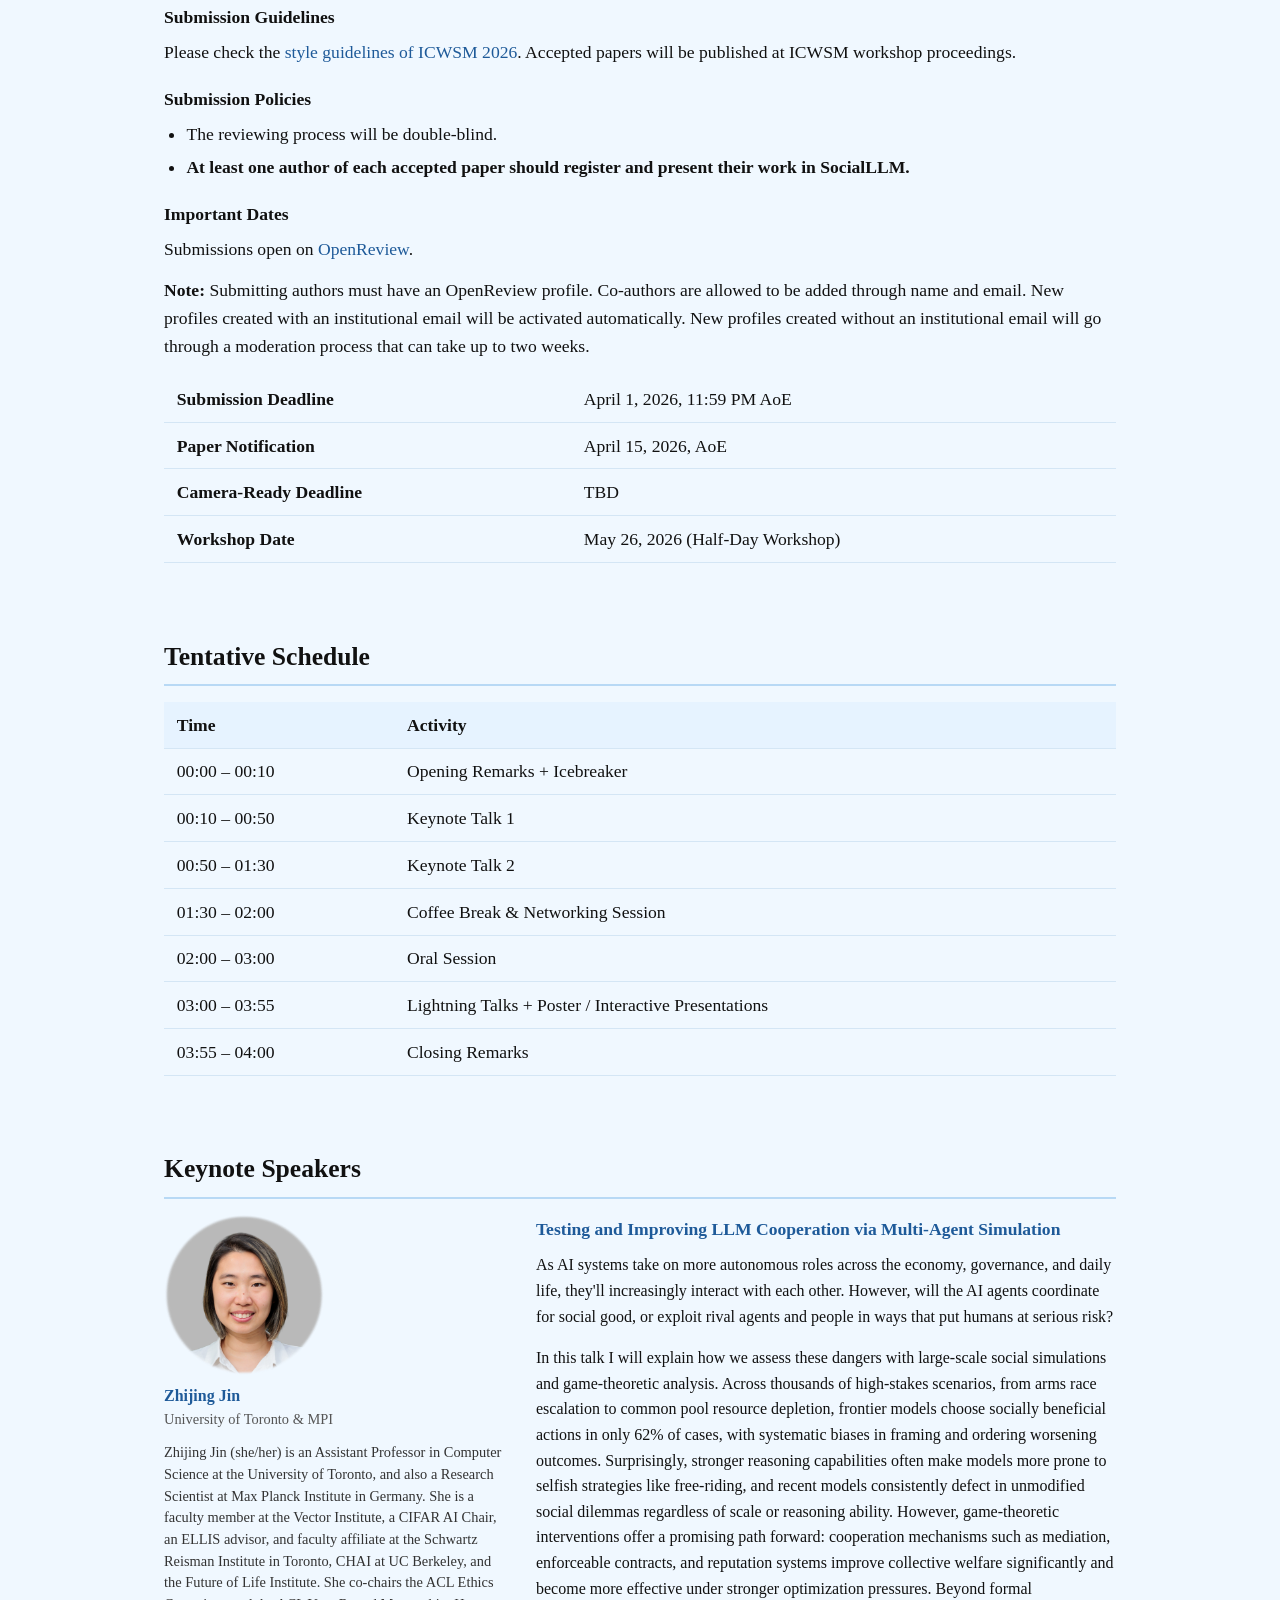
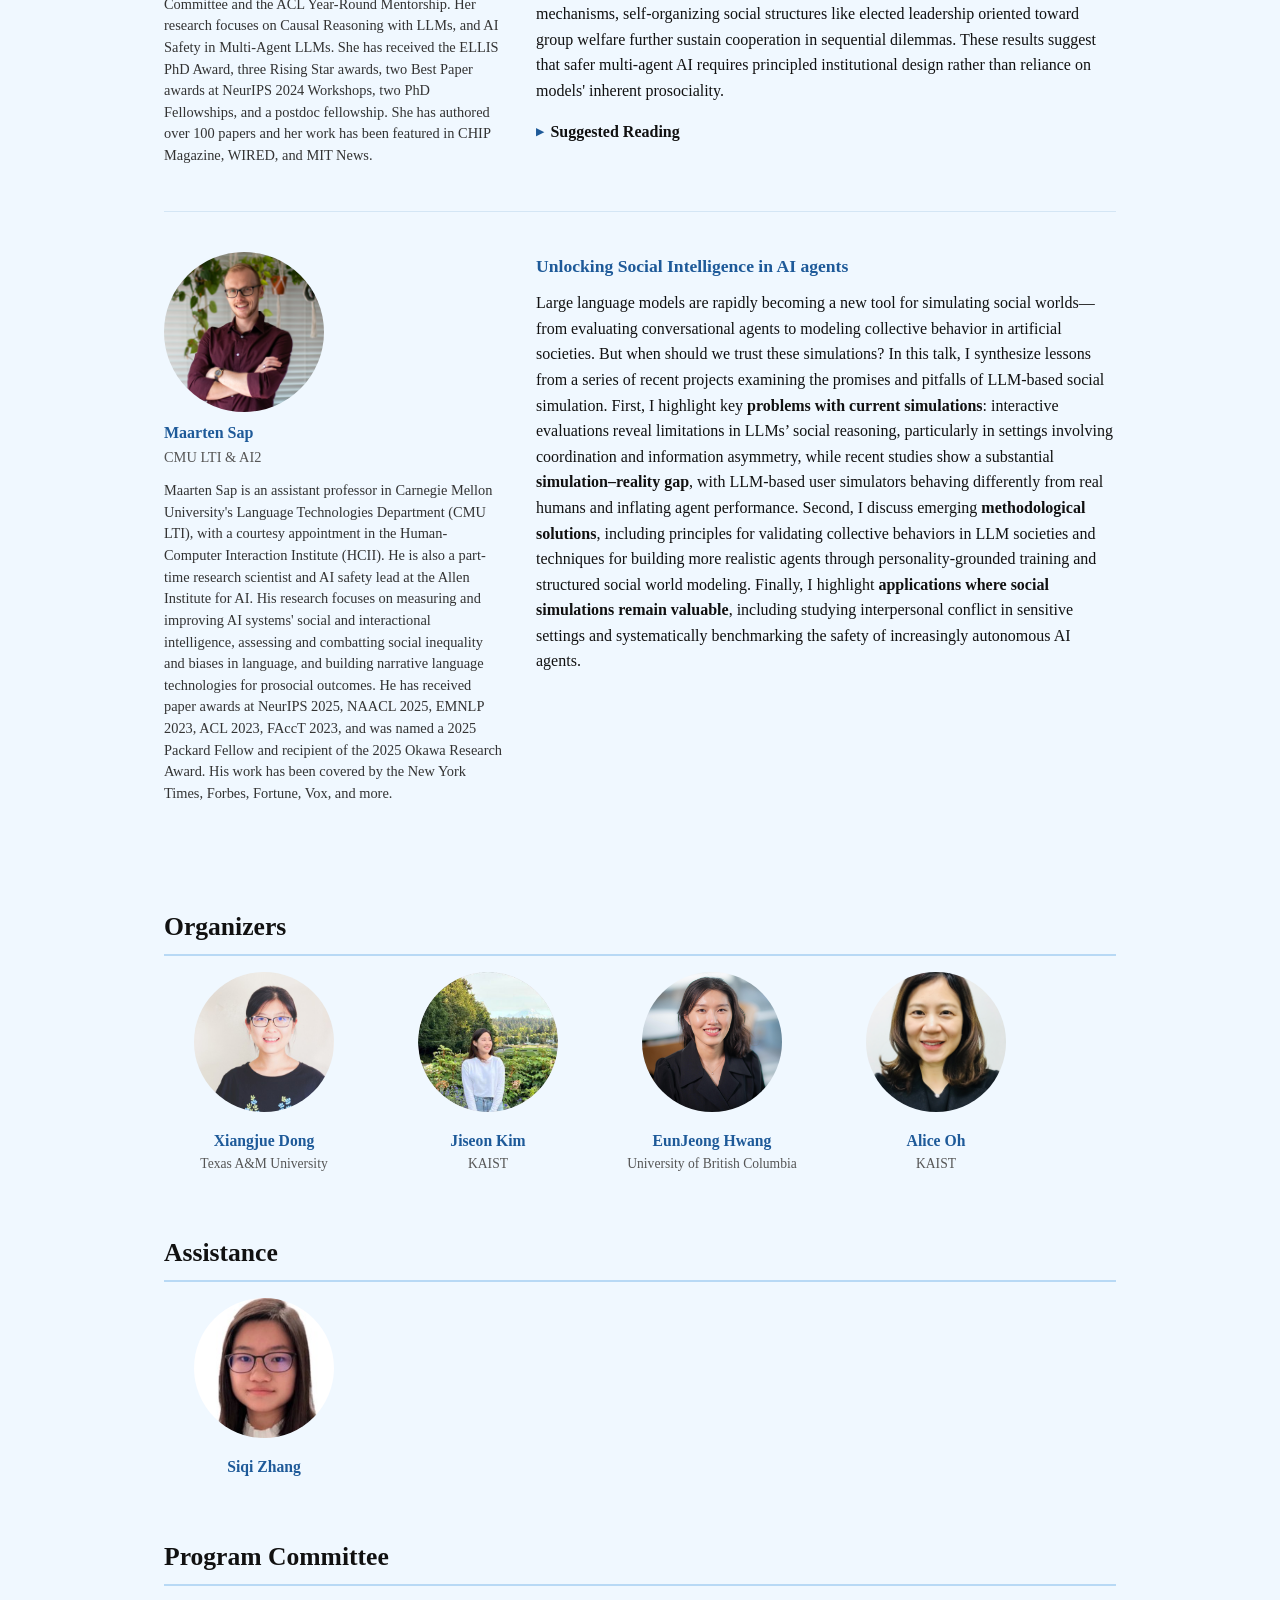
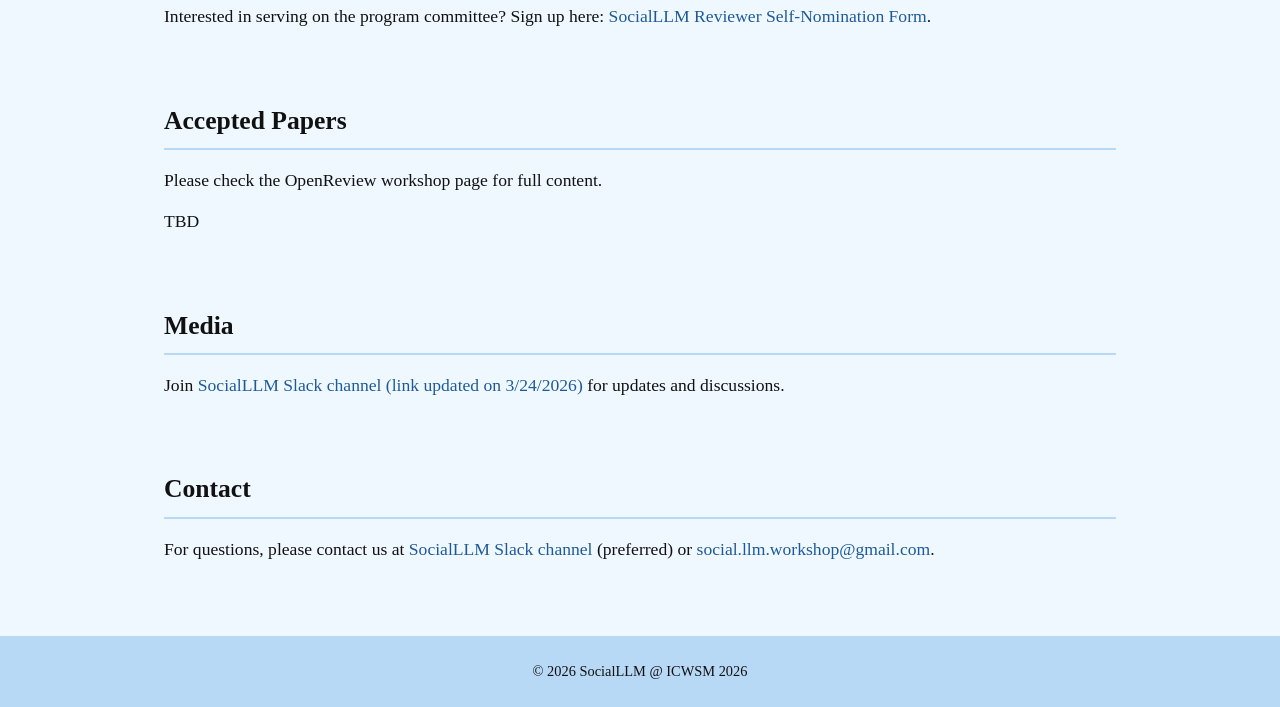
==== commit 6e2af476: "Added talk info" ====
--- a/index.html
+++ b/index.html
@@ -180,16 +180,18 @@
             <p class="talk-abstract">
               In this talk I will explain how we assess these dangers with large-scale social simulations and game-theoretic analysis. Across thousands of high-stakes scenarios, from arms race escalation to common pool resource depletion, frontier models choose socially beneficial actions in only 62% of cases, with systematic biases in framing and ordering worsening outcomes. Surprisingly, stronger reasoning capabilities often make models more prone to selfish strategies like free-riding, and recent models consistently defect in unmodified social dilemmas regardless of scale or reasoning ability. However, game-theoretic interventions offer a promising path forward: cooperation mechanisms such as mediation, enforceable contracts, and reputation systems improve collective welfare significantly and become more effective under stronger optimization pressures. Beyond formal mechanisms, self-organizing social structures like elected leadership oriented toward group welfare further sustain cooperation in sequential dilemmas. These results suggest that safer multi-agent AI requires principled institutional design rather than reliance on models' inherent prosociality.
             </p>
-            <div class="reading-header">Suggested Reading</div>
-            <ul class="reading-list">
-              <li><a href="https://arxiv.org/abs/2404.16698">"Cooperate or Collapse: Emergence of Sustainable Cooperation in a Society of LLM Agents"</a> (NeurIPS 2024)</li>
-              <li><a href="https://arxiv.org/abs/2506.23276">"Corrupted by Reasoning: Reasoning LLMs Become Free-Riders in Public Goods Games"</a> (COLM 2025)</li>
-              <li><a href="https://arxiv.org/abs/2505.19212">"When Ethics and Payoffs Diverge: LLM Agents in Morally Charged Social Dilemmas"</a> (preprint 2025)</li>
-              <li><a href="https://arxiv.org/abs/2506.22957">"Agent-to-Agent Theory of Mind: Testing Interlocutor Awareness among LLMs"</a> (EMNLP 2025)</li>
-              <li><a href="https://arxiv.org/abs/2602.12316">"GT-HarmBench: Benchmarking AI Safety Risks Through the Lens of Game Theory"</a> (preprint 2026)</li>
-              <li>"CoopEval: Benchmarking Cooperation-Sustaining Mechanisms and LLM Agents in Social Dilemmas" (Tewolde*, Zhang* et al., forthcoming 2026)</li>
-              <li>"Evaluating Cooperation in LLM Social Groups through Self-Organizing Leadership" (Faulkner et al., forthcoming 2026)</li>
-            </ul>
+            <details class="reading-toggle">
+              <summary>Suggested Reading</summary>
+              <ul class="reading-list">
+                <li><a href="https://arxiv.org/abs/2404.16698">"Cooperate or Collapse: Emergence of Sustainable Cooperation in a Society of LLM Agents"</a> (NeurIPS 2024)</li>
+                <li><a href="https://arxiv.org/abs/2506.23276">"Corrupted by Reasoning: Reasoning LLMs Become Free-Riders in Public Goods Games"</a> (COLM 2025)</li>
+                <li><a href="https://arxiv.org/abs/2505.19212">"When Ethics and Payoffs Diverge: LLM Agents in Morally Charged Social Dilemmas"</a> (preprint 2025)</li>
+                <li><a href="https://arxiv.org/abs/2506.22957">"Agent-to-Agent Theory of Mind: Testing Interlocutor Awareness among LLMs"</a> (EMNLP 2025)</li>
+                <li><a href="https://arxiv.org/abs/2602.12316">"GT-HarmBench: Benchmarking AI Safety Risks Through the Lens of Game Theory"</a> (preprint 2026)</li>
+                <li>"CoopEval: Benchmarking Cooperation-Sustaining Mechanisms and LLM Agents in Social Dilemmas" (Tewolde*, Zhang* et al., forthcoming 2026)</li>
+                <li>"Evaluating Cooperation in LLM Social Groups through Self-Organizing Leadership" (Faulkner et al., forthcoming 2026)</li>
+              </ul>
+            </details>
           </div>
         </div>
 
@@ -206,7 +208,10 @@
             </p>
           </div>
           <div class="speaker-right">
-            <p class="talk-stay-tuned">Talk details coming soon — stay tuned!</p>
+            <div class="talk-title">Unlocking Social Intelligence in AI agents</div>
+            <p class="talk-abstract">
+              Large language models are rapidly becoming a new tool for simulating social worlds—from evaluating conversational agents to modeling collective behavior in artificial societies. But when should we trust these simulations? In this talk, I synthesize lessons from a series of recent projects examining the promises and pitfalls of LLM-based social simulation. First, I highlight key  <strong> problems with current simulations</strong>: interactive evaluations reveal limitations in LLMs’ social reasoning, particularly in settings involving coordination and information asymmetry, while recent studies show a substantial <strong>simulation–reality gap</strong>, with LLM-based user simulators behaving differently from real humans and inflating agent performance. Second, I discuss emerging <strong>methodological solutions</strong>, including principles for validating collective behaviors in LLM societies and techniques for building more realistic agents through personality-grounded training and structured social world modeling. Finally, I highlight <strong>applications where social simulations remain valuable</strong>, including studying interpersonal conflict in sensitive settings and systematically benchmarking the safety of increasingly autonomous AI agents.
+            </p>
           </div>
         </div>
 
@@ -284,7 +289,7 @@
       <section id="media">
         <h2>Media</h2>
         <!-- Slack Link needs to be updated after 26 days 2/15/2026 -->
-        <p>Join <a href="https://join.slack.com/t/socialllmworkshop/shared_invite/zt-3pp3essk7-iYqENVKKe8IDajCrjdwXpg">SocialLLM Slack channel</a> for updates and discussions.</p>
+        <p>Join <a href="https://join.slack.com/t/socialllmworkshop/shared_invite/zt-3pp3essk7-iYqENVKKe8IDajCrjdwXpg">SocialLLM Slack channel (link updated on 3/24/2026)</a> for updates and discussions.</p>
       </section>
 
       <!-- Contact -->
--- a/style.css
+++ b/style.css
@@ -250,7 +250,7 @@
 }
 
 .speaker-left {
-  flex: 0 0 270px;
+  flex: 0 0 340px;
   text-align: left;
 }
 
@@ -312,6 +312,40 @@
 
 .speaker-right .reading-list li {
   margin-bottom: 0.25rem;
+}
+
+/* ---- Suggested reading toggle ---- */
+.reading-toggle {
+  margin-top: 0.5rem;
+}
+
+.reading-toggle summary {
+  font-size: 1rem;
+  font-weight: 600;
+  cursor: pointer;
+  list-style: none;
+  display: flex;
+  align-items: center;
+  gap: 0.4rem;
+  user-select: none;
+  color: #111;
+}
+
+.reading-toggle summary::-webkit-details-marker { display: none; }
+
+.reading-toggle summary::before {
+  content: "▶";
+  font-size: 0.65rem;
+  transition: transform 0.2s;
+  color: #1e5a99;
+}
+
+.reading-toggle[open] summary::before {
+  transform: rotate(90deg);
+}
+
+.reading-toggle .reading-list {
+  margin-top: 0.4rem;
 }
 
 .talk-stay-tuned {
